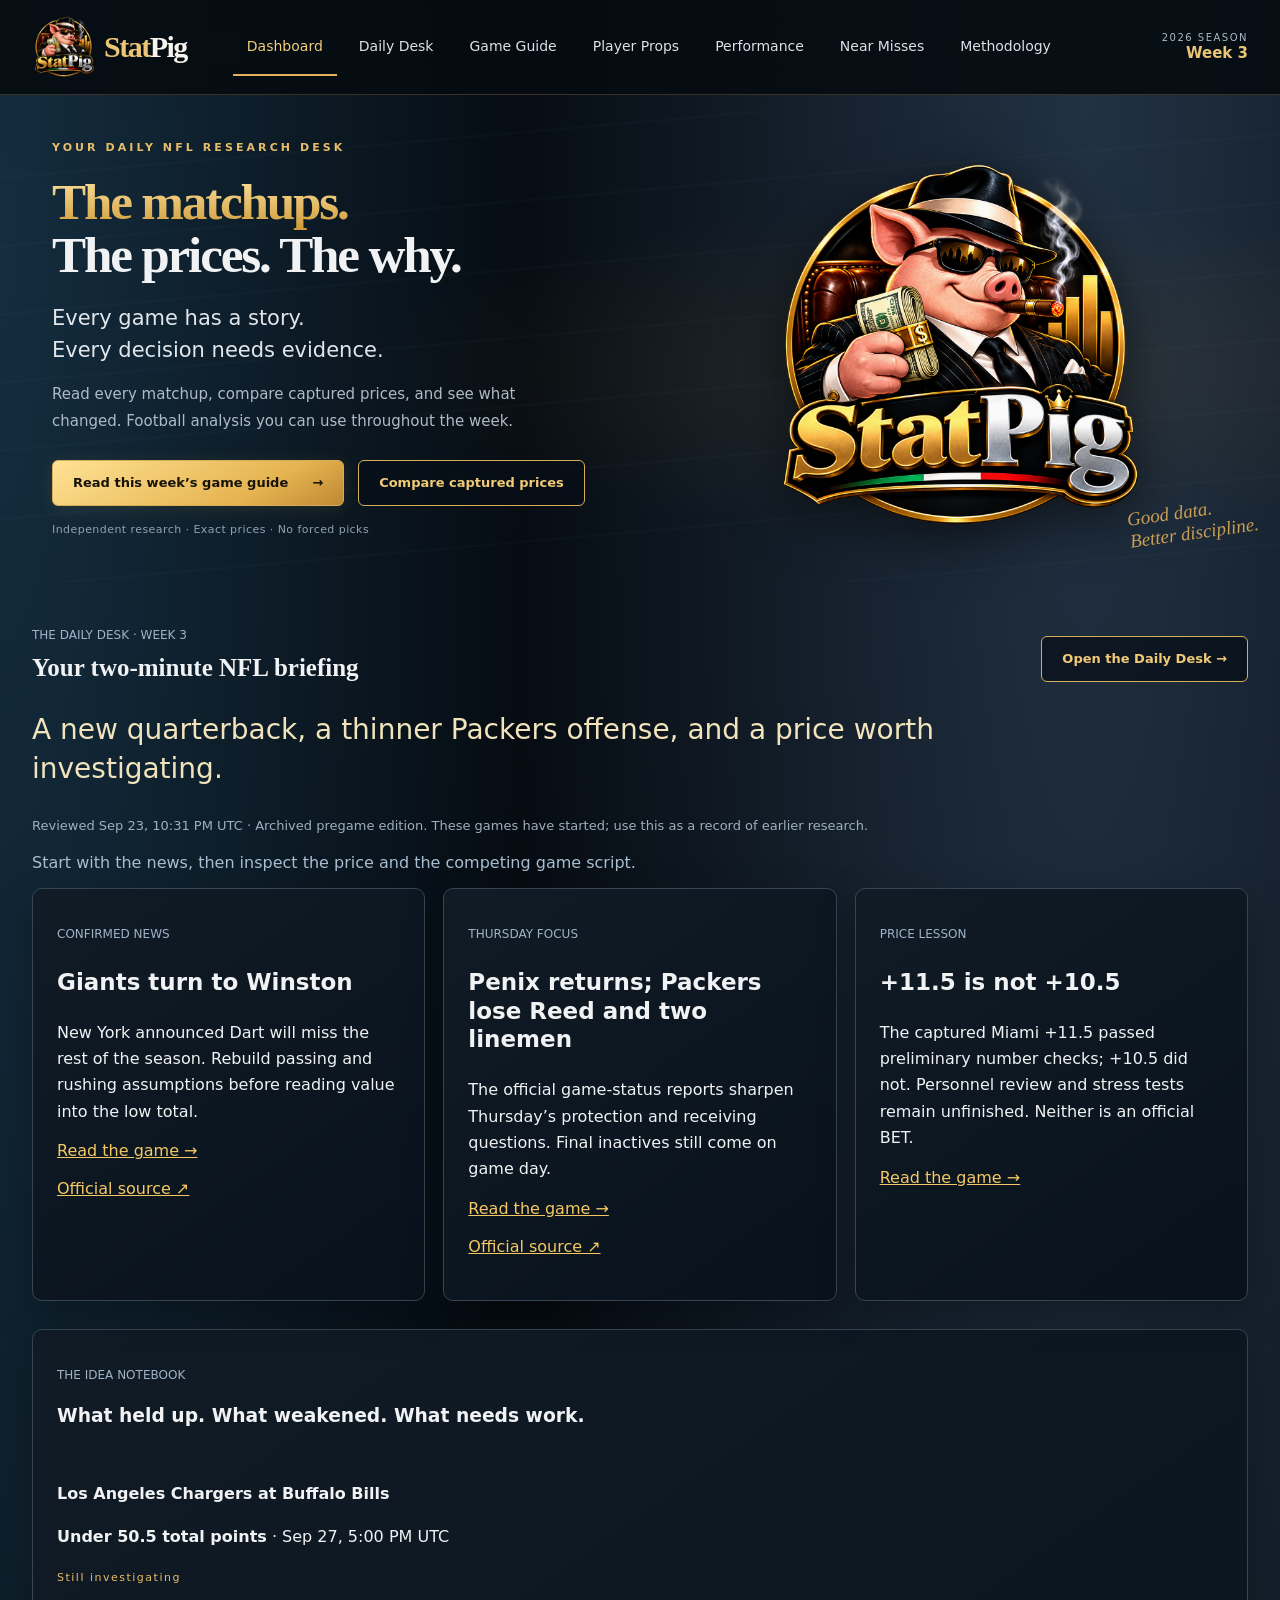
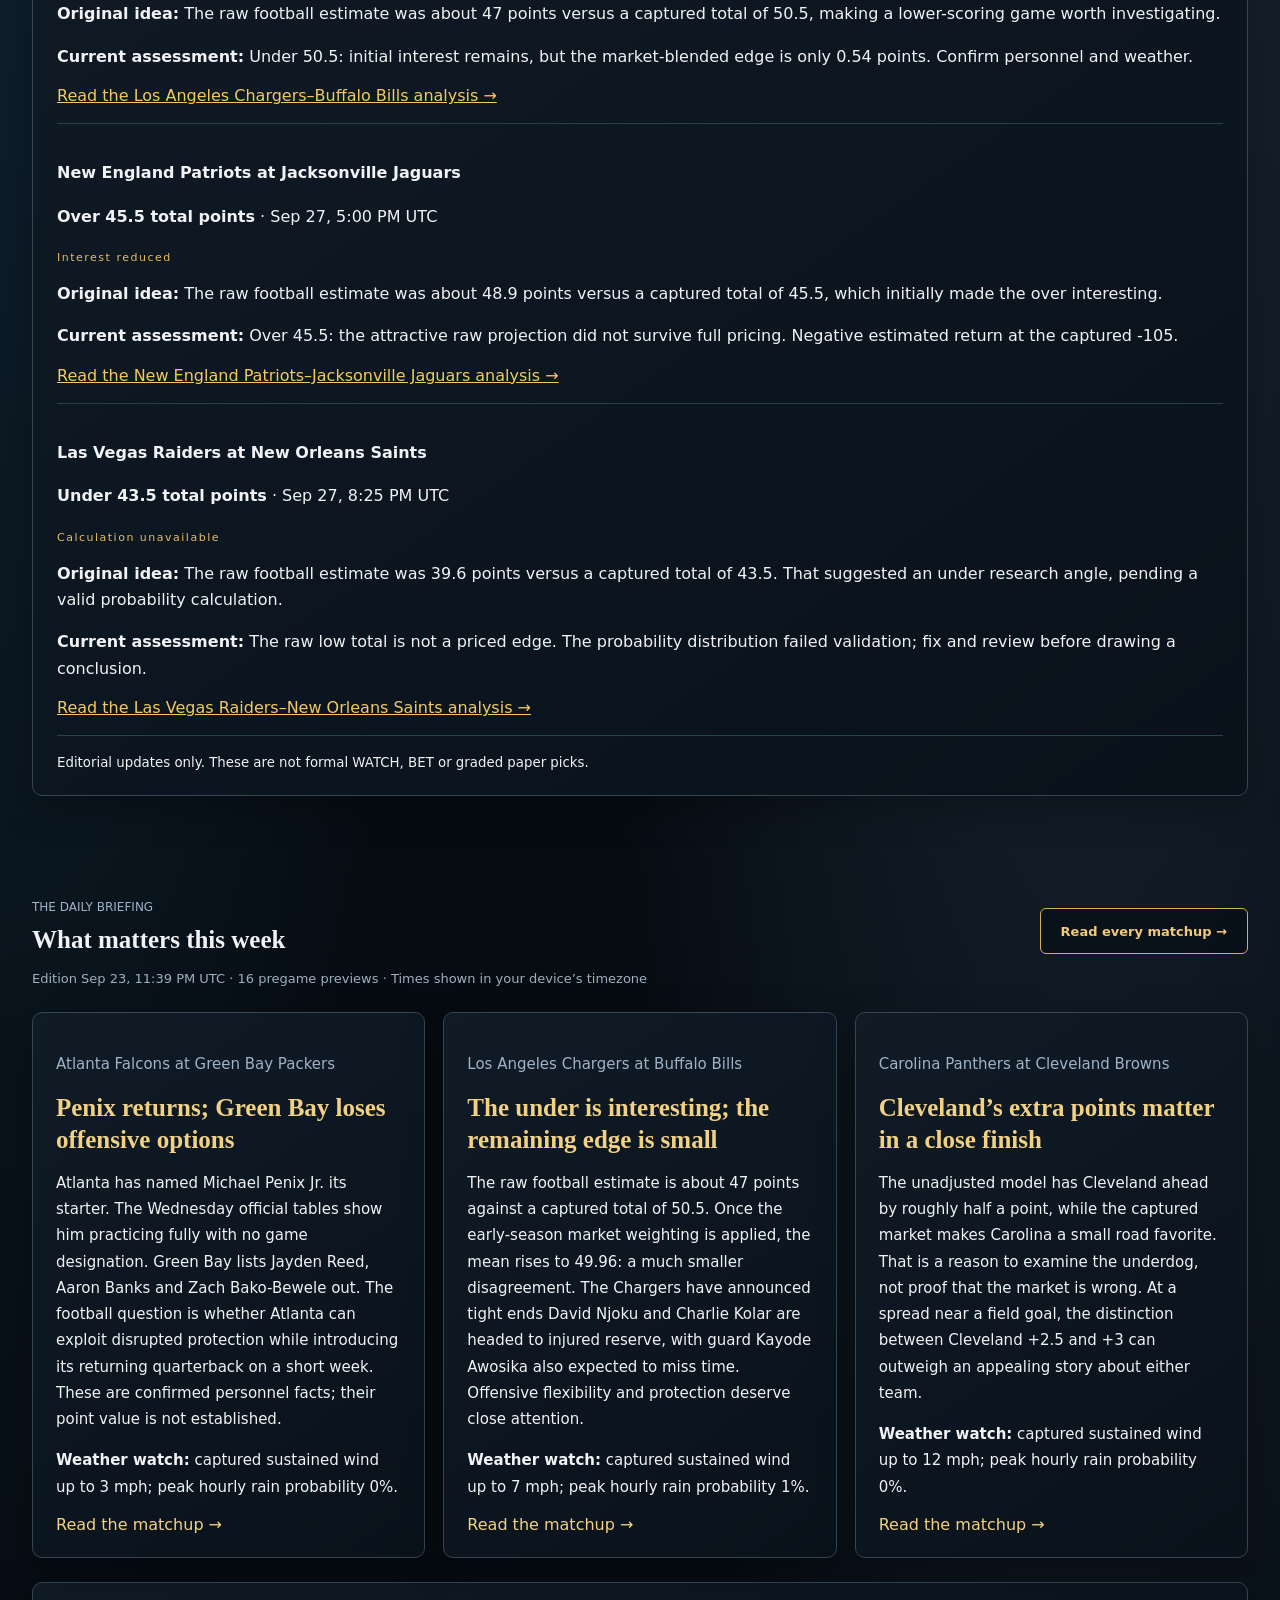
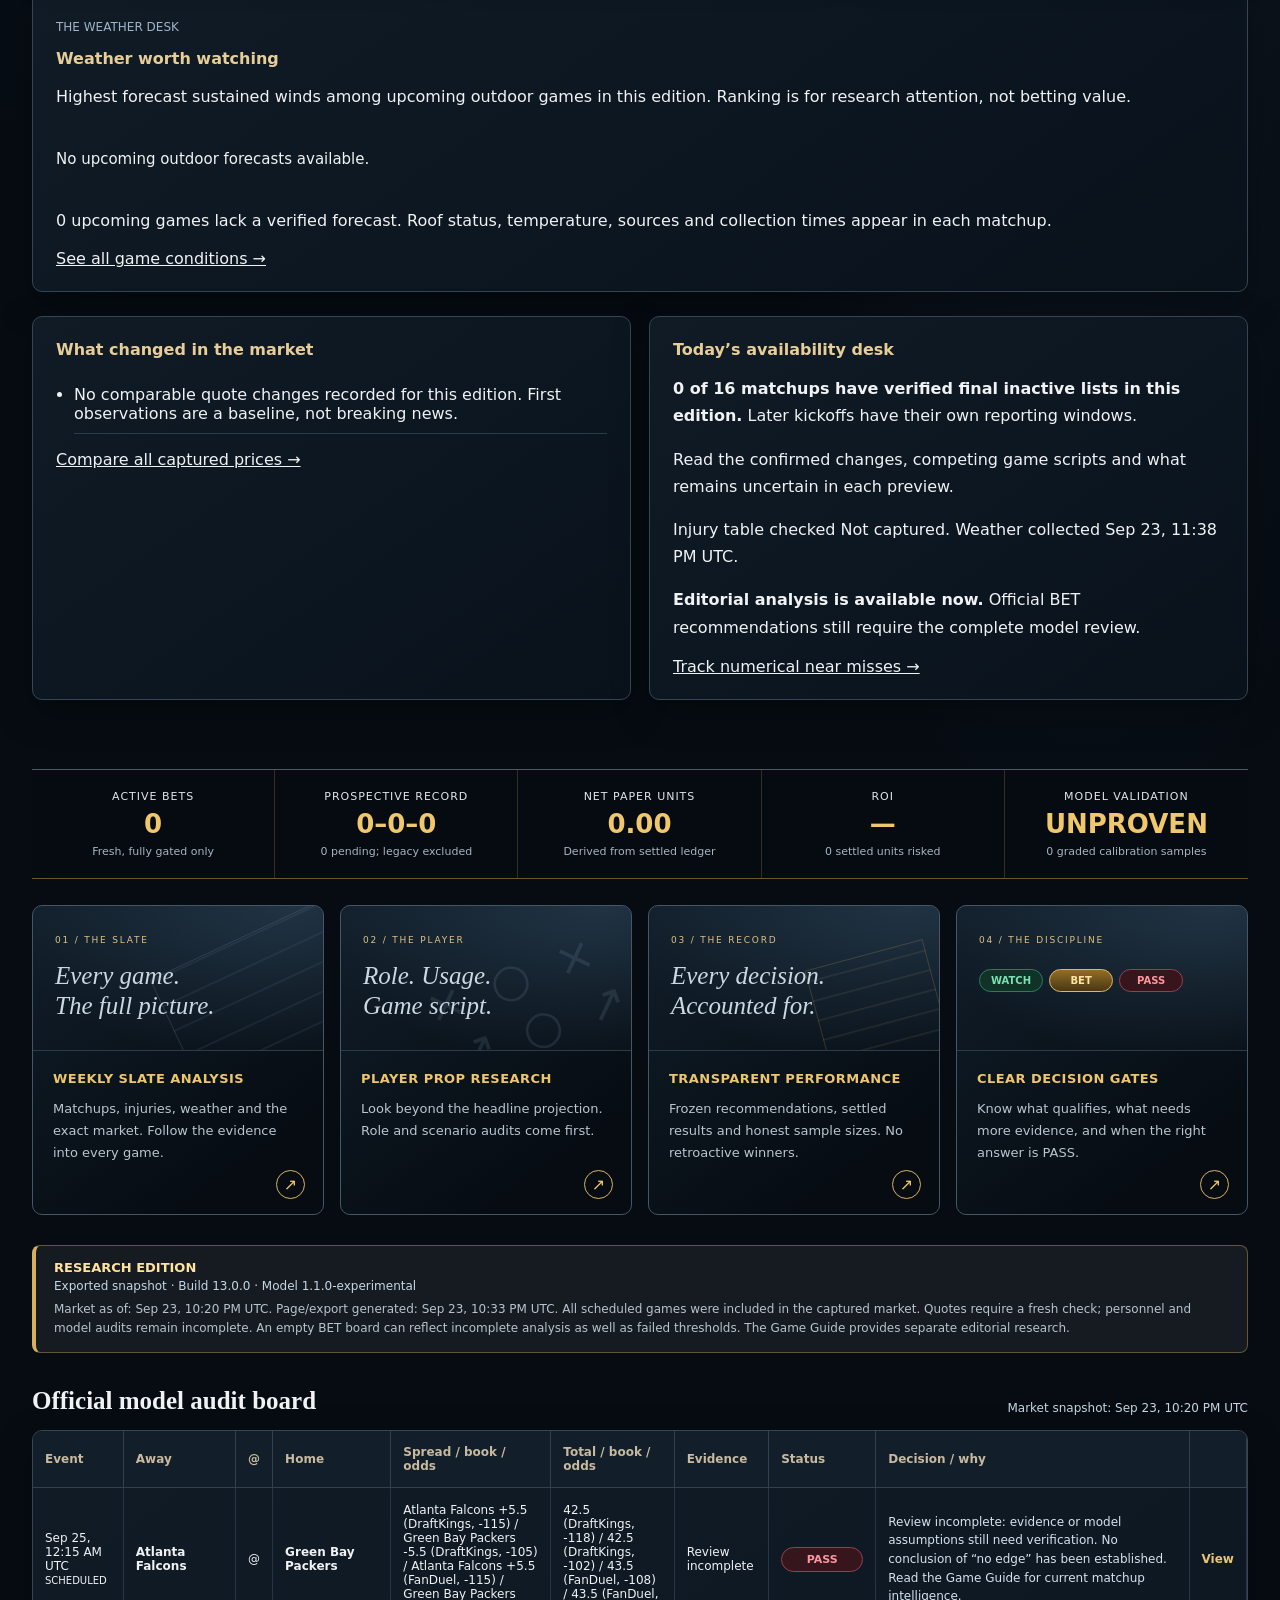
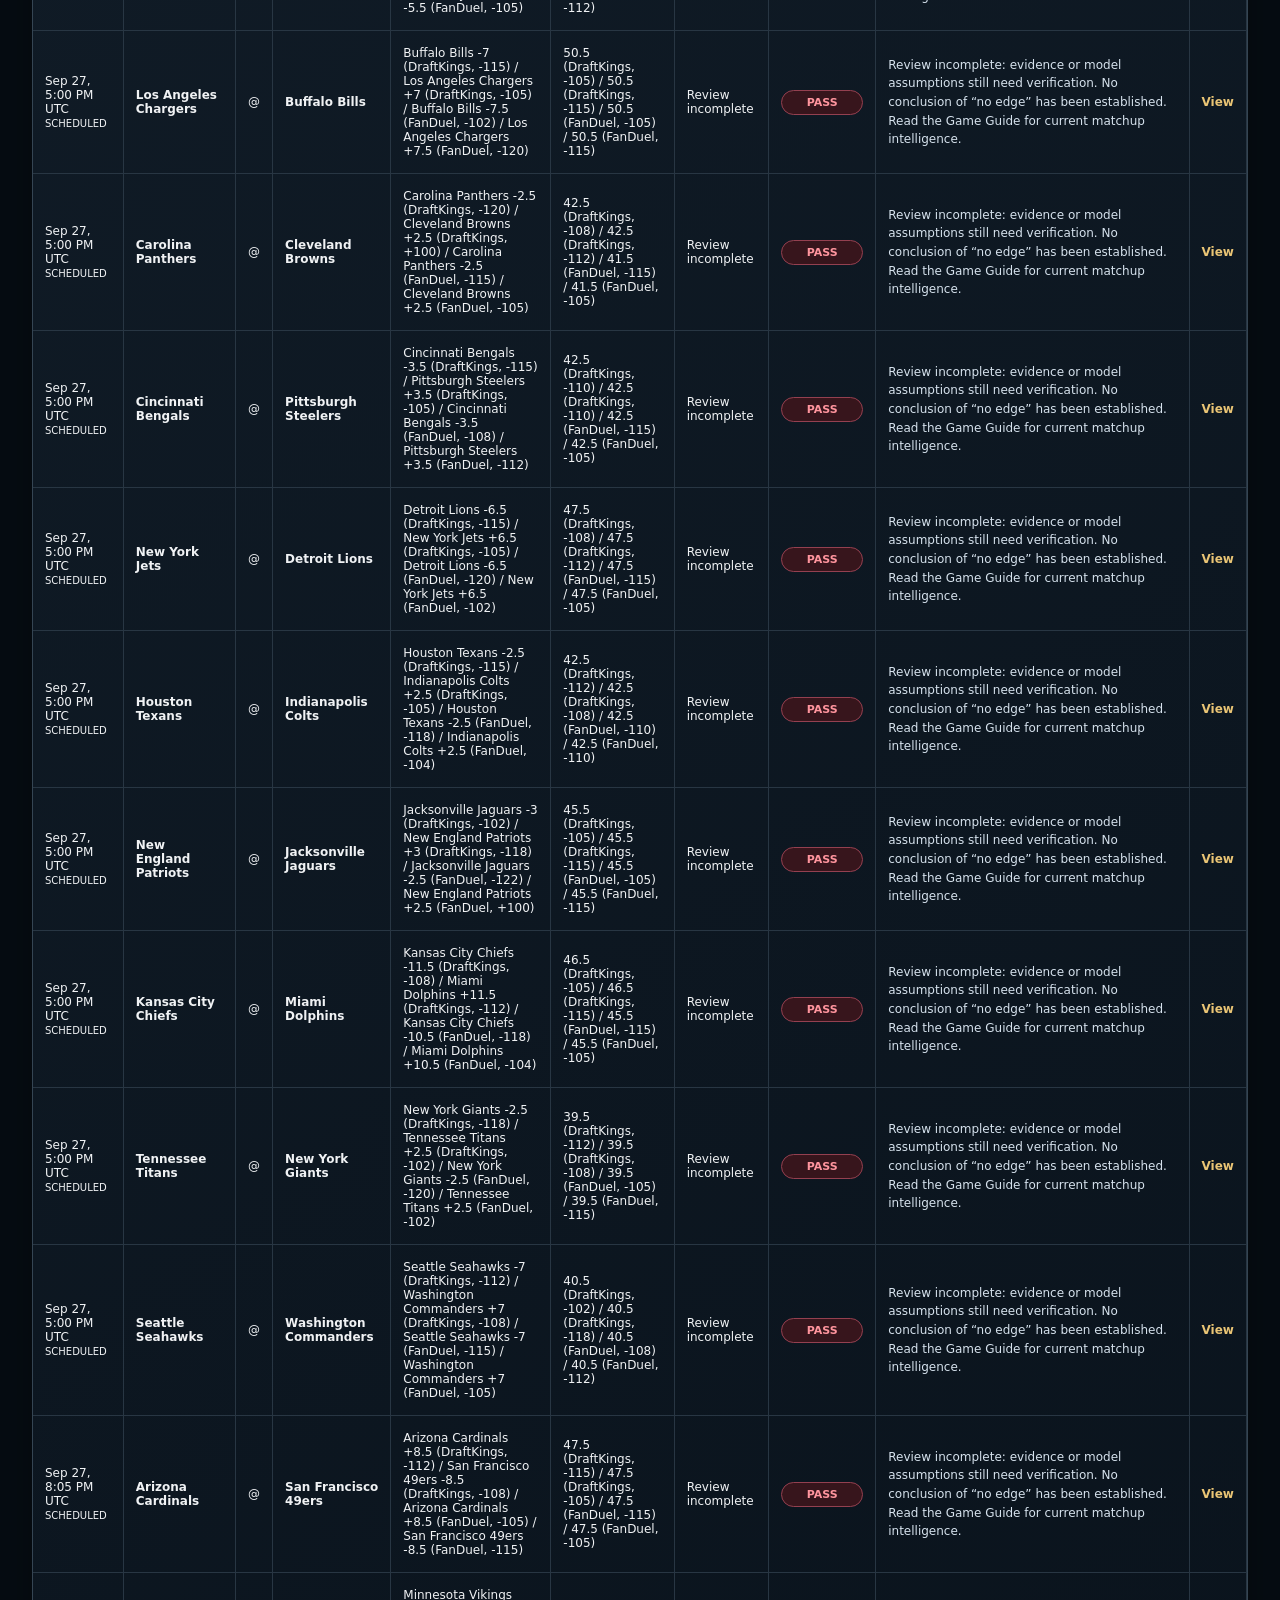
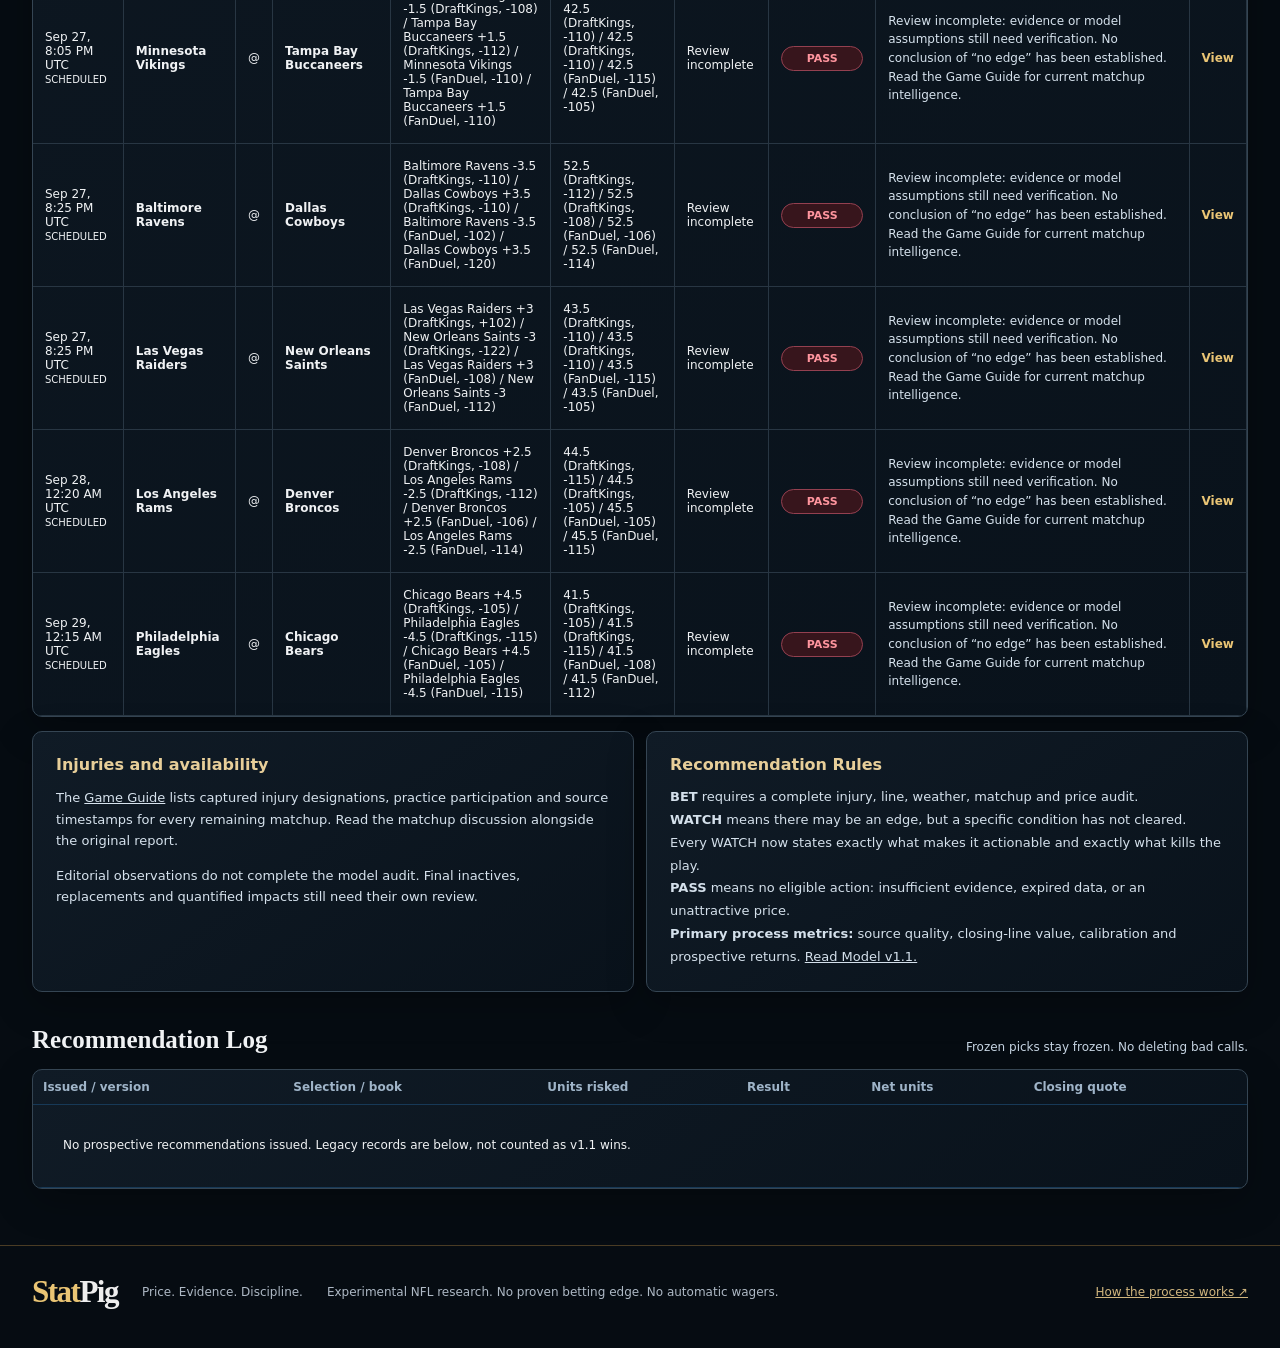
==== index.html @ 7095e395 "Clarify notebook ideas and add Buffalo weather Identify notebook matchups, totals and kickoffs; sepa" ====
<!doctype html><html lang="en"><head><meta charset="utf-8"><meta name="viewport" content="width=device-width,initial-scale=1"><title>StatPig · NFL Research</title><link rel="stylesheet" href="styles.css?v=17-week3-desk"><meta name="theme-color" content="#060c12"><meta name="description" content="StatPig NFL research: source-backed analysis, disciplined price gates, and transparent prospective performance."><link rel="stylesheet" href="weather.css?v=18-weather"></head><body>
<a class="skip-link" href="#main-content">Skip to content</a><header class="topbar"><div class="site-header"><a class="wordmark" href="index.html" aria-label="StatPig home"><img src="statpig-mascot.png" alt="" width="66" height="66"><span>Stat<span>Pig</span></span></a><nav class="nav" aria-label="Main navigation"><a href="index.html" class="active" aria-current="page">Dashboard</a><a href="daily.html">Daily Desk</a><a href="guide.html">Game Guide</a><a href="props.html">Player Props</a><a href="results.html">Performance</a><a href="research.html">Near Misses</a><a href="methodology.html">Methodology</a></nav><div class="weekbox"><span>NFL Research</span><strong>Evidence first</strong></div></div></header>
<main id="main-content" class="shell"><section class="landing-hero" aria-labelledby="hero-title"><div class="hero-copy"><p class="eyebrow">YOUR DAILY NFL RESEARCH DESK</p><h1 id="hero-title"><span>The matchups.</span><br>The prices. The why.</h1><p class="hero-description">Every game has a story.<br>Every decision needs evidence.</p><p class="hero-summary">Read every matchup, compare captured prices, and see what changed. Football analysis you can use throughout the week.</p><div class="hero-actions"><a class="button-gold" href="guide.html">Read this week’s game guide <span aria-hidden="true">→</span></a><a class="button-outline" href="guide.html#price-desk">Compare captured prices</a></div><p class="hero-footnote">Independent research · Exact prices · No forced picks</p></div><div class="hero-art"><img src="statpig-mascot.png" width="1280" height="1280" alt="StatPig mascot in a black suit and fedora, framed in gold" fetchpriority="high"><span class="art-caption">Good data.<br>Better discipline.</span></div></section><section id="daily-desk" aria-label="Daily news and research"></section><section id="daily-guide" aria-label="Daily NFL briefing"></section><section class="kpis" id="kpis" aria-label="Verified ledger metrics"></section><section class="feature-grid" aria-label="Explore StatPig"><a class="feature-card" href="guide.html"><div class="feature-art field-art" aria-hidden="true"><span>01 / THE SLATE</span><b>Every game.<br>The full picture.</b></div><div class="feature-copy"><h2>Weekly slate analysis</h2><p>Matchups, injuries, weather and the exact market. Follow the evidence into every game.</p><span class="feature-arrow" aria-hidden="true">↗</span></div></a><a class="feature-card" href="props.html"><div class="feature-art play-art" aria-hidden="true"><span>02 / THE PLAYER</span><b>Role. Usage.<br>Game script.</b></div><div class="feature-copy"><h2>Player prop research</h2><p>Look beyond the headline projection. Role and scenario audits come first.</p><span class="feature-arrow" aria-hidden="true">↗</span></div></a><a class="feature-card" href="results.html"><div class="feature-art record-art" aria-hidden="true"><span>03 / THE RECORD</span><b>Every decision.<br>Accounted for.</b></div><div class="feature-copy"><h2>Transparent performance</h2><p>Frozen recommendations, settled results and honest sample sizes. No retroactive winners.</p><span class="feature-arrow" aria-hidden="true">↗</span></div></a><a class="feature-card" href="methodology.html"><div class="feature-art signal-art" aria-hidden="true"><span>04 / THE DISCIPLINE</span><div><i class="status WATCH">WATCH</i><i class="status BET">BET</i><i class="status PASS">PASS</i></div></div><div class="feature-copy"><h2>Clear decision gates</h2><p>Know what qualifies, what needs more evidence, and when the right answer is PASS.</p><span class="feature-arrow" aria-hidden="true">↗</span></div></a></section><section id="card"><div class="section-head"><h2>Official model audit board</h2><div class="updated" id="updated"></div></div><div class="panel table-wrap"><table class="card-table" id="cardTable"></table></div></section>
<section class="info-grid"><article class="panel mini" id="injuries"><h3>Injuries and availability</h3><div id="injuryList"></div></article><article class="panel mini" id="process"><h3>Recommendation Rules</h3><div style="font-size:13px;line-height:1.75;color:#d4e0eb"><b>BET</b> requires a complete injury, line, weather, matchup and price audit.<br><b>WATCH</b> means there may be an edge, but a specific condition has not cleared. Every WATCH now states exactly what makes it actionable and exactly what kills the play.<br><b>PASS</b> means no eligible action: insufficient evidence, expired data, or an unattractive price.<br><b>Primary process metrics:</b> source quality, closing-line value, calibration and prospective returns. <a href="methodology.html">Read Model v1.1.</a></div></article></section>
<section id="results"><div class="section-head"><h2>Recommendation Log</h2><div class="updated">Frozen picks stay frozen. No deleting bad calls.</div></div><div class="panel table-wrap"><table class="log-table" id="logTable"></table></div></section></main><footer class="footer" id="about"><a class="footer-brand" href="index.html">Stat<span>Pig</span></a><p>Price. Evidence. Discipline.</p><p class="fineprint">Experimental NFL research. No proven betting edge. No automatic wagers.</p><a href="methodology.html">How the process works ↗</a></footer><script src="config.js?v=13"></script><script src="data.js?v=17-week3-desk"></script><script src="shared.js?v=17-week3-desk"></script><script src="app.js?v=17-week3-desk"></script><script src="guide-data.js?v=19-notebook"></script><script src="weather.js?v=19-notebook"></script><script src="guide.js?v=18-weather"></script><script src="daily-data.js?v=19-notebook"></script><script src="daily.js?v=19-notebook"></script></body></html>
---- styles.css ----
:root{
  --bg:#06111f;--bg2:#07182b;--panel:#0b1f36;--panel2:#102846;--line:#1d4163;--line2:#28567f;
  --ink:#f5f7fb;--muted:#9eb1c5;--cyan:#35d4ff;--blue:#2f84ff;--purple:#744dff;--green:#25d98a;
  --red:#ff5b65;--watch:#9aa9bc;--gold:#ffc84d;--shadow:0 14px 38px rgba(0,0,0,.28)
}
*{box-sizing:border-box}html{scroll-behavior:smooth}body{margin:0;background:radial-gradient(circle at 15% 0,#0b2d4b 0,transparent 30%),linear-gradient(180deg,#06111f,#071625 45%,#050d18);color:var(--ink);font-family:Inter,ui-sans-serif,system-ui,-apple-system,BlinkMacSystemFont,"Segoe UI",sans-serif;min-height:100vh}a{color:inherit}.topbar{position:sticky;top:0;z-index:20;background:rgba(5,14,25,.94);backdrop-filter:blur(18px);border-bottom:1px solid #163a5c}.brandrow{display:flex;align-items:center;justify-content:space-between;gap:22px;padding:18px 3vw 14px}.brand{display:flex;align-items:center;gap:14px}.ball{width:44px;height:44px;border:2px solid #dce9f6;border-radius:50%;display:grid;place-items:center;transform:rotate(-20deg);font-size:25px}.brand h1{font-size:23px;margin:0}.tag{color:#9fc0dd;margin:2px 0 0;font-size:13px}.quote{font-style:italic;color:#d3deea;font-size:13px;text-align:center;line-height:1.2}.weekbox{text-align:right}.weekbox span{display:block;color:#c8d5e3;font-size:12px}.weekbox strong{font-size:24px;color:var(--cyan)}.nav{display:flex;gap:4px;padding:0 3vw 8px;overflow-x:auto}.nav a{padding:11px 18px;border-radius:7px;text-decoration:none;color:#d9e6f1;font-size:13px;white-space:nowrap;border:1px solid transparent}.nav a.active,.nav a:hover{background:linear-gradient(180deg,#2f8cff,#1f6fe5);border-color:#58a8ff}.shell{padding:12px 2.6vw 42px;max-width:1800px;margin:auto}.kpis{display:grid;grid-template-columns:repeat(5,minmax(150px,1fr));gap:10px;margin:0 0 14px}.kpi{background:linear-gradient(180deg,#0b2037,#091a2e);border:1px solid var(--line);border-radius:8px;padding:14px 16px;text-align:center;box-shadow:var(--shadow)}.kpi .label{color:#b7c9d9;font-size:12px}.kpi strong{display:block;font-size:24px;margin-top:4px}.positive{color:var(--green)}.key{grid-column:span 2;display:flex;align-items:center;justify-content:space-around;gap:12px}.legend{display:flex;align-items:center;gap:8px;font-size:12px}.dot{width:20px;height:20px;border-radius:50%}.dot.bet{background:var(--green)}.dot.watch{background:var(--watch)}.dot.pass{background:var(--red)}.section-head{display:flex;align-items:flex-end;justify-content:space-between;gap:18px;margin:14px 0 8px}.section-head h2{font-size:20px;margin:0}.updated{font-size:12px;color:#c6d4e2}.panel{background:linear-gradient(180deg,rgba(13,34,57,.97),rgba(7,24,42,.97));border:1px solid var(--line2);border-radius:8px;box-shadow:var(--shadow)}.table-wrap{overflow:auto}.card-table{width:100%;border-collapse:collapse;min-width:1120px;font-size:12px}.card-table th{background:#0a1c31;color:#b9cad9;text-align:left;padding:9px 10px;border-right:1px solid #173654;border-bottom:1px solid #214a70;font-weight:600}.card-table td{padding:8px 10px;border-right:1px solid #15334f;border-bottom:1px solid #163957;vertical-align:middle}.card-table tr:hover{background:rgba(47,132,255,.10)}.teamcell{font-weight:700}.team-badge{display:inline-grid;place-items:center;width:28px;height:28px;border-radius:50%;background:#132d49;border:1px solid #2f668f;margin-right:8px;font-size:10px}.rating{font-weight:800;color:#67e8f9}.conf{color:var(--gold)}.status{display:inline-flex;align-items:center;justify-content:center;min-width:82px;padding:5px 11px;border-radius:999px;font-weight:900;font-size:11px;border:1px solid rgba(255,255,255,.25)}.status.BET{background:linear-gradient(180deg,#2af0a0,#10b96c);color:#042115}.status.WATCH{background:linear-gradient(180deg,#cbd5e1,#8798ac);color:#0a1725}.status.PASS{background:linear-gradient(180deg,#ff6c75,#db3946);color:#fff}.view{color:#6ccaff;font-weight:800;text-decoration:underline;cursor:pointer}.why{color:#d6e2ed;line-height:1.25}.info-grid{display:grid;grid-template-columns:1fr 1fr;gap:12px;margin-top:14px}.mini{padding:16px}.mini h3{margin:0 0 12px;font-size:16px}.injury{padding:10px 0;border-bottom:1px solid #163957}.injury:last-child{border-bottom:0}.injury strong{display:block}.injury span{font-size:12px;color:var(--muted)}.sev-high{color:#ff7b83}.sev-medium{color:#ffc95c}.log-table{width:100%;border-collapse:collapse;font-size:12px}.log-table th,.log-table td{padding:10px;border-bottom:1px solid #173957;text-align:left}.log-table th{color:#9fb4c8}.footer{padding:24px 3vw 40px;color:#6f8aa4;font-size:12px;text-align:center}

/* game page */
.game-hero{background:linear-gradient(90deg,#47259d,#5d2fc1,#30208c);border-top:1px solid #875eff;border-bottom:1px solid #875eff;padding:11px 3vw;display:flex;align-items:center;justify-content:space-between}.game-hero h2{margin:0;font-size:21px}.back{font-size:12px;text-decoration:none;color:#e8ddff}.matchup{display:grid;grid-template-columns:1.2fr .9fr .9fr;gap:12px;padding:14px}.teams{display:flex;justify-content:space-around;align-items:center;background:#091a2f;border:1px solid #173e60;border-radius:8px;padding:18px}.team{text-align:center}.team .big{width:74px;height:74px;border-radius:50%;display:grid;place-items:center;margin:0 auto 8px;background:#102947;border:2px solid #3e769f;font-weight:900;font-size:22px}.at{font-size:28px;color:#8aa0b6}.recbox,.confbox{background:#102845;border:1px solid #285174;border-radius:8px;padding:16px;text-align:center}.recbox .status{font-size:18px;min-width:130px}.recbox small,.confbox small{color:#b7c6d7}.tabs{display:flex;gap:3px;padding:0 14px 12px;overflow:auto}.tabs button{background:#0f2945;color:#dbe7f1;border:1px solid #1c4467;border-radius:6px;padding:10px 15px;cursor:pointer;white-space:nowrap}.tabs button.active{background:#2d84ff}.detail{display:grid;grid-template-columns:1.1fr 1.1fr 1fr;gap:12px;padding:0 14px 14px}.detail-card{background:#071a2f;border:1px solid #204b6d;border-radius:8px;padding:15px}.detail-card h3{margin:0 0 12px;font-size:15px}.reason{display:grid;grid-template-columns:30px 1fr;gap:9px;margin:10px 0}.num{width:26px;height:26px;border-radius:50%;display:grid;place-items:center;background:#6b49d5;font-weight:800}.reason p{margin:0;color:#d7e3ee;font-size:12px;line-height:1.45}.meterrow{margin:12px 0}.meterrow .label{font-size:12px;margin-bottom:5px}.meter{display:flex;gap:4px}.bar{height:9px;width:18px;border-radius:2px;background:#24425c}.bar.on{background:#7f52ff}.bar.hot{background:#ff6a49}.factgrid{display:grid;grid-template-columns:repeat(3,1fr);gap:8px}.fact{background:#0d2947;border-radius:6px;padding:9px}.fact span{display:block;color:#9db1c6;font-size:10px}.fact strong{font-size:12px}.bottomline{display:grid;grid-template-columns:2fr 1.5fr 1fr;gap:12px;padding:0 14px 14px}.quote-card{font-style:italic;color:#d5d9ee}.hidden{display:none!important}@media(max-width:1100px){.kpis{grid-template-columns:repeat(2,1fr)}.key{grid-column:span 2}.detail,.bottomline,.matchup,.info-grid{grid-template-columns:1fr}.quote{display:none}}@media(max-width:700px){.brandrow{padding:12px 4vw}.brand h1{font-size:18px}.tag{display:none}.weekbox strong{font-size:19px}.nav{padding-left:4vw}.shell{padding:10px 3vw 28px}.kpis{grid-template-columns:1fr 1fr}.kpi{padding:11px}.key{grid-column:1/-1;flex-wrap:wrap}.section-head{align-items:flex-start;flex-direction:column}.game-hero{align-items:flex-start;gap:8px;flex-direction:column}.teams{padding:12px}.team .big{width:58px;height:58px}.tabs{padding:0 8px 10px}.detail,.bottomline,.matchup{padding-left:8px;padding-right:8px}}

/* props */
.negative{color:var(--red)}.props-table{min-width:1500px}.props-kpis{grid-template-columns:repeat(5,minmax(150px,1fr))}.audit-list{display:grid;grid-template-columns:1fr 1fr;gap:8px 14px;font-size:12px;color:#d6e2ed}.audit-list span{padding:8px 10px;background:#0a2037;border:1px solid #183d5d;border-radius:6px}.bodycopy{font-size:12px;line-height:1.65;color:#d6e2ed}.prop-hero{display:grid;grid-template-columns:1.5fr .65fr .75fr .55fr .75fr .8fr;gap:10px;padding:14px}.player-card{display:flex;align-items:center;gap:14px;background:#091a2f;border:1px solid #173e60;border-radius:8px;padding:14px}.avatar{width:68px;height:68px;border-radius:50%;display:grid;place-items:center;background:#112d4c;border:2px solid #3c789f;font-size:20px;font-weight:900}.player-card h2{margin:2px 0;font-size:23px}.eyebrow,.muted{color:#9fb3c7;font-size:12px}.prop-stat{background:#0d2947;border:1px solid #244d70;border-radius:8px;padding:14px;text-align:center}.prop-stat span,.prop-stat small{display:block;color:#9db1c6;font-size:10px}.prop-stat strong{display:block;font-size:22px;margin:7px 0}.checkline{padding:8px 0;border-bottom:1px solid #173957;font-size:12px;color:#d7e4ef}.checkline:last-child{border-bottom:0}.audit-row{display:grid;grid-template-columns:25px 1fr;gap:8px;padding:10px 0;border-bottom:1px solid #173957;font-size:12px;line-height:1.5}.audit-row b{color:var(--green)}.audit-row.risk b{color:var(--gold)}
@media(max-width:1100px){.prop-hero{grid-template-columns:1fr 1fr}.player-card{grid-column:1/-1}.props-kpis{grid-template-columns:repeat(2,1fr)}}@media(max-width:700px){.prop-hero{grid-template-columns:1fr}.player-card{grid-column:auto}.audit-list{grid-template-columns:1fr}}

.side-badge{display:inline-flex;align-items:center;justify-content:center;min-width:72px;padding:5px 11px;border-radius:999px;font-weight:950;letter-spacing:.05em;font-size:11px;border:1px solid rgba(255,255,255,.24)}.side-badge.over{background:linear-gradient(180deg,#2af0a0,#10b96c);color:#042115}.side-badge.under{background:linear-gradient(180deg,#66b7ff,#2f7eea);color:#041a31}.side-badge.large{font-size:16px;min-width:96px;padding:8px 15px}
/* v12 — explicit WATCH gates + scroll-first game detail */
.watch-mini{margin-top:8px;padding:8px 10px;border-left:3px solid var(--watch);background:rgba(154,169,188,.08);border-radius:4px;font-size:11px;line-height:1.45;color:#c7d4e0}.watch-mini b{color:#fff}.watch-mini.secondary{border-left-color:#7f52ff;background:rgba(127,82,255,.08)}
.game-scroll{max-width:1500px}.scroll-section{margin:14px 0}.section-label{font-size:11px;text-transform:uppercase;letter-spacing:.12em;color:#7fa3c4;font-weight:800;margin:0 0 7px 4px}.two-col{grid-template-columns:1.15fr .85fr;padding:0}.decision-grid{display:grid;grid-template-columns:1fr 1fr;gap:12px}.decision-card{border-radius:8px;padding:16px;border:1px solid}.decision-card h3{margin:0 0 9px;font-size:15px}.decision-card p{margin:0;font-size:13px;line-height:1.6}.decision-card.action{background:linear-gradient(180deg,rgba(18,87,69,.28),rgba(6,35,30,.45));border-color:#1b8c68}.decision-card.action h3{color:#65f3b0}.decision-card.kill{background:linear-gradient(180deg,rgba(109,38,47,.25),rgba(44,14,22,.42));border-color:#97404b}.decision-card.kill h3{color:#ff8a92}.secondary-watch{margin-top:10px;background:#0b1f37;border:1px solid #6346ae;border-radius:8px;padding:14px}.secondary-watch>div{display:flex;align-items:center;gap:10px;margin-bottom:8px}.secondary-watch p{margin:5px 0;color:#d6e2ed;font-size:12px;line-height:1.5}.scroll-bottom{padding:0;grid-template-columns:1.6fr 1.4fr .8fr}.game-scroll .detail-card{box-shadow:0 8px 24px rgba(0,0,0,.16)}
@media(max-width:900px){.two-col,.decision-grid,.scroll-bottom{grid-template-columns:1fr}.watch-mini{min-width:260px}}
/* v13: preserve the original navy layout; make evidence states explicit. */
.integrity-banner{padding:15px 18px;border:1px solid #6b633e;border-left:4px solid var(--gold);border-radius:8px;background:#172537;margin:6px 0 16px}.integrity-banner strong{display:block;font-size:15px;color:#ffe2a0}.integrity-banner span{font-size:12px;color:#c6d6e5}.integrity-banner p{font-size:12px;line-height:1.6;margin:6px 0 0;color:#d3dfeb}.empty{padding:30px!important;text-align:center;line-height:1.8}.empty h3{margin:0 0 8px}.status.FINAL,.status.ARCHIVE{background:#20374b;color:#c7d7e5}.calculation{margin-bottom:16px;border-bottom:1px solid var(--line);padding-bottom:12px}.calculation h4{margin:5px 0}.section-space{margin-top:16px}.fineprint{font-size:12px;color:var(--muted);line-height:1.7}.chart-wrap{height:170px;display:flex;align-items:center;justify-content:center}.chart-wrap svg{width:100%;height:160px}.record-grid{display:grid;grid-template-columns:1fr 1fr;gap:15px}.correction{border-bottom:1px solid var(--line);padding:12px 0;line-height:1.6;font-size:13px}.props-table{min-width:900px}.card-table .why{min-width:300px;max-width:540px;line-height:1.55}.factgrid{grid-template-columns:2fr 1.4fr .7fr}.bodycopy{font-size:13px}button.download{background:#246cbe;color:#fff;border:1px solid #58a8ff;border-radius:6px;padding:9px 14px;cursor:pointer}@media(max-width:700px){.record-grid{grid-template-columns:1fr}.factgrid{grid-template-columns:1fr}.props-kpis{grid-template-columns:1fr 1fr}}

/* StatPig gold identity: presentation only; decisions remain ledger-derived. */
:root{--bg:#060c12;--bg2:#0a131d;--panel:#0d1720;--panel2:#152331;--line:#263440;--line2:#3a4853;--gold:#e9ba59;--cyan:#e9ba59;--blue:#e9ba59;--muted:#a7b3bf;--watch:#63d7a3;--shadow:0 12px 38px #0004}
body{background:radial-gradient(ellipse at 85% 0,#223244 0,transparent 36rem),radial-gradient(ellipse at 0 15rem,#142d3f 0,transparent 33rem),#060c12;color:#f0f2f4}html{scroll-padding-top:110px}a:focus-visible,button:focus-visible{outline:3px solid #ffe1a0;outline-offset:5px}.skip-link{position:fixed;left:15px;top:-80px;z-index:100;background:#f1c36b;color:#071019;padding:14px}.skip-link:focus{top:12px}.topbar{background:#060c12ed;border-bottom:1px solid #bd955547;position:sticky}.site-header{max-width:1440px;padding:8px 32px;min-height:94px;margin:auto;display:flex;align-items:center;gap:46px}.wordmark{display:flex;gap:8px;align-items:center;text-decoration:none;flex-shrink:0}.wordmark>span,.footer-brand{font:700 30px Georgia,serif;color:#eac574;letter-spacing:-1.5px}.wordmark span span,.footer-brand span{color:#f7f4ed}.wordmark img{width:64px;height:64px;object-fit:contain}.nav{padding:0;gap:8px;flex:1;overflow:visible}.nav a{border-radius:0;padding:20px 14px;font-size:14px;color:#dce1e7;border:0;border-bottom:2px solid transparent}.nav a.active,.nav a:hover{background:none;color:#f3cc79;border-color:#e4b257}.weekbox span{font-size:10px;letter-spacing:.15em;text-transform:uppercase;color:#adbbc6}.weekbox strong{font-size:15px;color:#eac574}.shell{max-width:1440px;padding:26px 32px 56px}.landing-hero{display:grid;grid-template-columns:1.1fr 1fr;align-items:center;min-height:535px;position:relative;isolation:isolate;margin:-10px 0 10px}.landing-hero:before{content:'';position:absolute;inset:0 -32px;background:radial-gradient(ellipse at 76% 55%,#b984211a,transparent 45%),repeating-linear-gradient(175deg,transparent 0 65px,#7894b007 66px 68px);z-index:-1;pointer-events:none}.hero-copy{padding:30px 0 35px 20px;z-index:1}.hero-copy .eyebrow{font-size:11px;font-weight:650;letter-spacing:.28em;color:#e9bc68;margin:0 0 22px}.hero-copy h1{font:700 clamp(36px,4.4vw,66px)/1.03 Georgia,'Times New Roman',serif;letter-spacing:-2.2px;margin:0 0 22px}.hero-copy h1>span{color:#edc979;background:linear-gradient(#ffe6a5,#cf9a36);background-clip:text;-webkit-background-clip:text;-webkit-text-fill-color:transparent}.hero-description{font-size:21px;line-height:1.5;color:#e1e6eb;margin:0 0 12px}.hero-summary{max-width:470px;font-size:15px;line-height:1.75;color:#aebac7}.hero-actions{display:flex;gap:14px;flex-wrap:wrap;margin:26px 0 17px}.button-gold,.button-outline{display:inline-flex;align-items:center;justify-content:center;gap:24px;padding:14px 20px;border:1px solid #d6ae58;border-radius:6px;text-decoration:none;font-size:13px;font-weight:700;min-height:46px}.button-gold{color:#17130b;background:linear-gradient(150deg,#ffe294,#e5b350 70%,#bf8833);box-shadow:0 3px 18px #d6ac4220}.button-outline{color:#f2ca76;background:#060d16b3}.button-gold:hover{filter:brightness(1.1)}.button-outline:hover{background:#caa05218}.hero-footnote{font-size:11px;letter-spacing:.04em;color:#92a1b0}.hero-art{position:relative;align-self:stretch;display:grid;place-items:center}.hero-art img{width:100%;height:auto;max-height:575px;object-fit:contain;filter:drop-shadow(0 12px 28px #0009)}.art-caption{position:absolute;right:-10px;bottom:38px;font:italic 19px/1.15 Georgia,serif;color:#ca9f54;transform:rotate(-8deg)}.kpis{gap:0;border-top:1px solid #ca9f5480;border-bottom:1px solid #ca9f5480;margin:15px 0 26px;background:#050b11b3}.kpi{background:none;border:0;border-right:1px solid #b68d4c44;border-radius:0;box-shadow:none;padding:20px 12px}.kpi:last-child{border-right:0}.kpi strong{color:#f0c76c;font-size:26px;margin:6px 0}.kpi .label{font-size:11px;color:#a7b4c0}.kpi .label:first-child{letter-spacing:.09em;text-transform:uppercase;color:#e1e5e9}.feature-grid{display:grid;grid-template-columns:repeat(4,minmax(0,1fr));gap:16px;margin:0 0 30px}.feature-card{display:block;position:relative;text-decoration:none;border:1px solid #455666;border-radius:10px;overflow:hidden;background:linear-gradient(145deg,#111e2a,#060c12 80%);transition:transform .18s,border-color .18s}.feature-card:hover{transform:translateY(-3px);border-color:#e0b45e}.feature-art{height:145px;padding:22px;position:relative;overflow:hidden;border-bottom:1px solid #2d3c49;background:radial-gradient(ellipse at 90% 0,#43658160,transparent 80%)}.feature-art>span{font-size:9px;letter-spacing:.2em;color:#dcc289;position:relative;z-index:1}.feature-art>b{display:block;font:italic 25px/1.2 Georgia,serif;color:#cbd7e1;margin-top:14px;position:relative;z-index:1}.field-art:after{content:'';position:absolute;width:200px;height:190px;right:-60px;bottom:-70px;border:1px solid #91a7bf30;transform:rotate(-25deg);background:repeating-linear-gradient(0deg,transparent 0 25px,#718aab25 26px 27px)}.play-art:after{content:'×  ○  ×\A  ↗  ○  ↗';white-space:pre;position:absolute;right:10px;bottom:-10px;font-size:46px;line-height:1.2;color:#8eabc326;transform:rotate(-20deg)}.record-art:after{content:'';position:absolute;width:120px;height:110px;right:0;bottom:-15px;transform:rotate(-15deg);border:1px solid #e2ba6330;background:repeating-linear-gradient(0deg,transparent 0 18px,#b3966225 19px 20px)}.signal-art>div{display:flex;gap:6px;align-items:flex-end;margin-top:22px;flex-wrap:wrap}.signal-art i{font-style:normal;min-width:64px;font-size:10px}.feature-copy{padding:20px 20px 50px}.feature-copy h2{font-size:13px;text-transform:uppercase;letter-spacing:.035em;color:#edc66b;margin:0 0 12px}.feature-copy p{font-size:13px;line-height:1.7;color:#b9c5cf;margin:0}.feature-arrow{position:absolute;bottom:15px;right:18px;border:1px solid #dab263;border-radius:50%;display:grid;place-items:center;width:29px;height:29px;color:#edc66b}.status.BET{background:linear-gradient(#926d28,#493714);color:#ffe4a0;border-color:#ddb766}.status.WATCH{background:#103227;color:#7be0b1;border-color:#258059}.status.PASS{background:#37151c;color:#ff959e;border-color:#944050}.section-head{margin-top:34px;margin-bottom:15px}.section-head h2{font:600 25px Georgia,serif}.panel{background:linear-gradient(145deg,#101b26,#09121b);border-color:#354553;border-radius:10px}.mini{padding:23px}.mini h3{color:#e7ce99}.card-table th{background:#121e29;color:#c8baa0;border-color:#34404b;padding:14px 12px}.card-table td{padding:15px 12px;border-color:#283643}.card-table tr:hover{background:#ddae5010}.view{color:#eac575;text-decoration:none}.integrity-banner{background:#161b21;border-color:#655637;border-left-color:#d6af60;padding:14px 18px}.integrity-banner strong{font-size:13px}.integrity-banner p{color:#b8c3cd}.game-hero{background:linear-gradient(90deg,#1e2c3b,#0d1822);border-color:#9f7d4155;padding:20px 3vw}.back{color:#e0bf7b}.recbox,.confbox,.detail-card,.teams,.player-card,.prop-stat{background:#101e2b;border-color:#3b4e5e}.num{background:#725726}.section-label{color:#c6a86f}.footer{border-top:1px solid #b98b4360;max-width:1440px;margin:auto;padding:28px 32px 38px;display:flex;align-items:center;gap:24px;text-align:left;flex-wrap:wrap}.footer-brand{font-size:31px;text-decoration:none}.footer>p{margin:0;color:#aeb9c5;font-size:12px}.footer>.fineprint{flex:1}.footer>a:last-child{color:#d1b67e;font-size:12px}.footer-brand span{color:#eee}.download{background:#604b25!important;border-color:#caa257!important}.brandrow{max-width:1440px;margin:auto}
@media(max-width:1150px){.site-header{gap:20px}.nav a{padding:18px 9px;font-size:13px}.wordmark>span{display:none}.hero-copy{padding-left:0}.hero-copy h1{font-size:49px}.hero-art img{max-height:490px}.art-caption{display:none}.feature-grid{gap:12px}.feature-copy{padding:17px 15px 50px}.feature-art{padding:18px}.kpis{grid-template-columns:repeat(5,minmax(0,1fr))}.kpi strong{font-size:22px}}
@media(max-width:800px){.site-header{padding:8px 20px;flex-wrap:wrap;gap:0;justify-content:space-between}.wordmark>span{display:block}.wordmark img{height:46px;width:46px}.wordmark>span{font-size:25px}.nav{flex-basis:100%;order:3;justify-content:space-between;gap:0}.nav a{padding:12px 5px;font-size:12px}.shell{padding:18px 20px 36px}.landing-hero{grid-template-columns:1.15fr 1fr;min-height:400px}.hero-copy h1{font-size:38px;letter-spacing:-1.5px}.hero-copy .eyebrow{font-size:9px;letter-spacing:.17em}.hero-description{font-size:17px}.hero-summary{font-size:13px}.hero-actions{gap:10px}.button-gold,.button-outline{padding:12px 14px;font-size:12px}.feature-grid{grid-template-columns:1fr 1fr}.kpis{grid-template-columns:repeat(3,minmax(0,1fr))}.kpi{border-bottom:1px solid #b68d4c30}.hero-art img{width:120%;max-width:none}.landing-hero:before{inset:0}.footer{padding:24px 20px}.footer>.fineprint{flex-basis:100%}}
@media(max-width:520px){.landing-hero{grid-template-columns:1fr;margin-top:0}.hero-copy{padding:26px 0 0}.hero-copy h1{font-size:43px;letter-spacing:-1.7px}.hero-copy .eyebrow{margin-bottom:16px}.hero-description{font-size:18px}.hero-summary{max-width:340px}.hero-art{height:300px}.hero-art img{width:310px;max-width:100%;max-height:310px}.hero-actions{margin:22px 0 16px}.hero-footnote{font-size:10px}.kpis{grid-template-columns:1fr 1fr;margin-top:5px}.kpi:last-child{grid-column:1/-1}.kpi{padding:15px 8px}.feature-grid{gap:10px}.feature-art{height:130px;padding:15px}.feature-art>b{font-size:21px}.feature-copy h2{font-size:11px;line-height:1.5}.feature-copy p{font-size:12px}.feature-copy{padding:16px 13px 52px}.signal-art>div{gap:4px;margin-top:12px}.signal-art .status{padding:4px 6px;min-width:55px}.section-head h2{font-size:23px}.section-head{gap:8px}.mini{padding:18px}.footer{gap:14px}.weekbox strong{font-size:13px}.weekbox span{font-size:9px}.integrity-banner p{font-size:11px}}
@media(prefers-reduced-motion:reduce){html{scroll-behavior:auto}.feature-card{transition:none}}
@media(max-width:800px){.site-header .nav{min-width:0;max-width:100%;overflow-x:auto;scrollbar-width:thin}.site-header .nav a{flex-shrink:0}}

/* Daily editorial desk */
.guide-intro{padding:38px 0 22px}.guide-intro h1{font-family:Georgia,serif;font-size:clamp(36px,5vw,64px);margin:12px 0;color:#f5cd70}.guide-intro>p:last-child{font-size:19px;color:#b9c8d4}.guide-time{color:#9db0bf;font-size:13px;line-height:1.6}.guide-notice{padding:16px;border-left:3px solid #d8ac4d;background:#101c27;line-height:1.7}.guide-highlights{display:grid;grid-template-columns:repeat(3,1fr);gap:18px;margin:22px 0}.guide-highlights>a{display:block;text-decoration:none;color:inherit}.guide-highlights h3{font-family:Georgia,serif;font-size:25px;line-height:1.25;color:#f3d183}.guide-highlights p{font-size:15px;line-height:1.75}.guide-highlights span{color:#f3d183}.guide-two{display:grid;grid-template-columns:1fr 1fr;gap:18px;margin:24px 0}.guide-two p{line-height:1.7}.guide-updates{padding-left:18px}.guide-updates li{padding:10px 0;border-bottom:1px solid #293c49}.guide-updates p{margin:5px 0;font-size:14px}.guide-updates small{color:#a8b9c6}.guide-game{padding:28px;margin:24px 0}.guide-game-top{display:flex;align-items:center;justify-content:space-between;gap:15px}.guide-tag{color:#e7bd63;font-size:11px;letter-spacing:1.5px}.guide-game h2{font-size:clamp(24px,3vw,34px);margin:12px 0}.guide-angle{font-family:Georgia,serif;color:#f3d183;font-size:25px;font-weight:400}.guide-prose{max-width:940px}.guide-prose h4{font-size:16px;color:#e7bd63;margin:26px 0 8px}.guide-prose p{font-size:16px;line-height:1.85;color:#d6e0e8;margin:0 0 18px}.guide-game details{border-top:1px solid #304450;padding:18px 0}.guide-game summary{cursor:pointer;color:#f3d183;font-weight:600}.guide-prices{width:100%;min-width:620px;border-collapse:collapse;margin-top:18px}.guide-prices th,.guide-prices td{text-align:left;padding:14px;border-bottom:1px solid #304450;vertical-align:top;font-size:14px}.guide-prices td div+div{margin-top:10px}.guide-prices small{color:#adc0cd;line-height:1.5}.guide-injuries{columns:2;padding-left:18px}.guide-injuries li{break-inside:avoid;margin:10px 0;line-height:1.6}.guide-sources{font-size:13px;line-height:1.9}.guide-checkpoint{background:#0b1822;padding:16px;margin:12px 0 20px;line-height:1.8;font-size:14px}.guide-checkpoint small{color:#9db0bf}#game-search{display:block;width:100%;max-width:420px;background:#09131d;border:1px solid #5b7485;border-radius:6px;color:white;padding:12px;margin-top:8px;font:inherit}#daily-guide{padding:30px 0}.guide-game[hidden]{display:none}@media(max-width:800px){.guide-highlights,.guide-two{grid-template-columns:1fr}.guide-game{padding:20px}.guide-injuries{columns:1}.guide-game-top{display:block}}
.landing-hero{min-height:390px}.hero-art img{max-height:390px}.hero-copy h1{font-size:clamp(36px,4vw,56px)}@media(max-width:520px){.landing-hero{min-height:0}.hero-art{display:none}.hero-copy{padding:16px 0 0}.hero-copy h1{font-size:36px}.hero-description,.hero-footnote{display:none}.hero-summary{line-height:1.6}.hero-actions{margin:16px 0}.guide-highlights h3{font-size:23px}.section-head{flex-wrap:wrap}}

.guide-availability{border-left:3px solid #e9b94f;background:rgba(233,185,79,.07);padding:16px 20px;margin:20px 0;border-radius:4px}.guide-availability.pending{border-color:#7f96a5;background:rgba(127,150,165,.07)}.guide-availability small{color:#bdc9d2}.guide-availability details{margin-top:14px}
/* Daily research desk */
#daily-desk,.daily-notebook,.daily-watchlist,.daily-value,.daily-rhythm{margin:28px 0}.daily-deck{font-size:clamp(20px,2.4vw,28px);max-width:940px;line-height:1.4;color:#f1e4bc}.daily-return{color:#a9bfd1}.daily-stories{display:grid;grid-template-columns:repeat(3,minmax(0,1fr));gap:18px}.daily-story,.daily-notebook,.daily-watchlist,.daily-value{padding:24px}.daily-story h3{font-size:23px;line-height:1.25}.daily-story p,.daily-notebook p,.daily-value p,.daily-watchlist p,.daily-rhythm p{line-height:1.65}.daily-story a,.notebook-row a,.saved-game{color:#f4c963}.notebook-row{padding:18px 0;border-bottom:1px solid #29404f}.notebook-row:last-of-type{margin-bottom:16px}.saved-game{display:flex;flex-direction:column;gap:6px;padding:16px;margin-bottom:10px;background:#091722;border:1px solid #385063;border-radius:10px;text-decoration:none}.saved-game span{color:#c3d0db;font-size:14px}.save-grid,.rhythm-grid{display:grid;grid-template-columns:repeat(2,minmax(0,1fr));gap:14px;margin:18px 0}.save-grid button{text-align:left;white-space:normal;line-height:1.5;cursor:pointer}.save-grid button[aria-pressed=true]{background:#263a30;border-color:#89b898}.guide-prop{padding:18px;border-left:3px solid #e9bd61;background:#0a1924;margin:20px 0}.guide-prop p{line-height:1.6}button:focus-visible,a:focus-visible,summary:focus-visible,input:focus-visible{outline:3px solid #f4cf77;outline-offset:4px}.topbar .nav{flex-wrap:wrap}@media(max-width:850px){.daily-stories{grid-template-columns:1fr}.save-grid,.rhythm-grid{grid-template-columns:1fr}.daily-story,.daily-notebook,.daily-watchlist,.daily-value{padding:18px}}
---- weather.css ----
.weather-panel{padding:1.25rem;margin:1.25rem 0;border:1px solid #42576a;border-radius:12px;background:#0b1a27}.weather-panel h4{margin-top:0}.weather-panel p,.weather-watch p{line-height:1.6}.weather-panel small,.weather-watch small{color:#bac9d5}.weather-metrics{display:grid;grid-template-columns:repeat(3,1fr);gap:1rem}.weather-metrics b{display:block;font-size:1.65rem;color:#ffd16b}.weather-metrics small{display:block;margin-top:.4rem}.weather-watch{margin:1.5rem 0}.weather-watch .guide-highlights>a{padding:1rem;border:1px solid #42576a;border-radius:8px}@media(max-width:650px){.weather-metrics{grid-template-columns:1fr}.weather-metrics>div{padding-bottom:.5rem}}
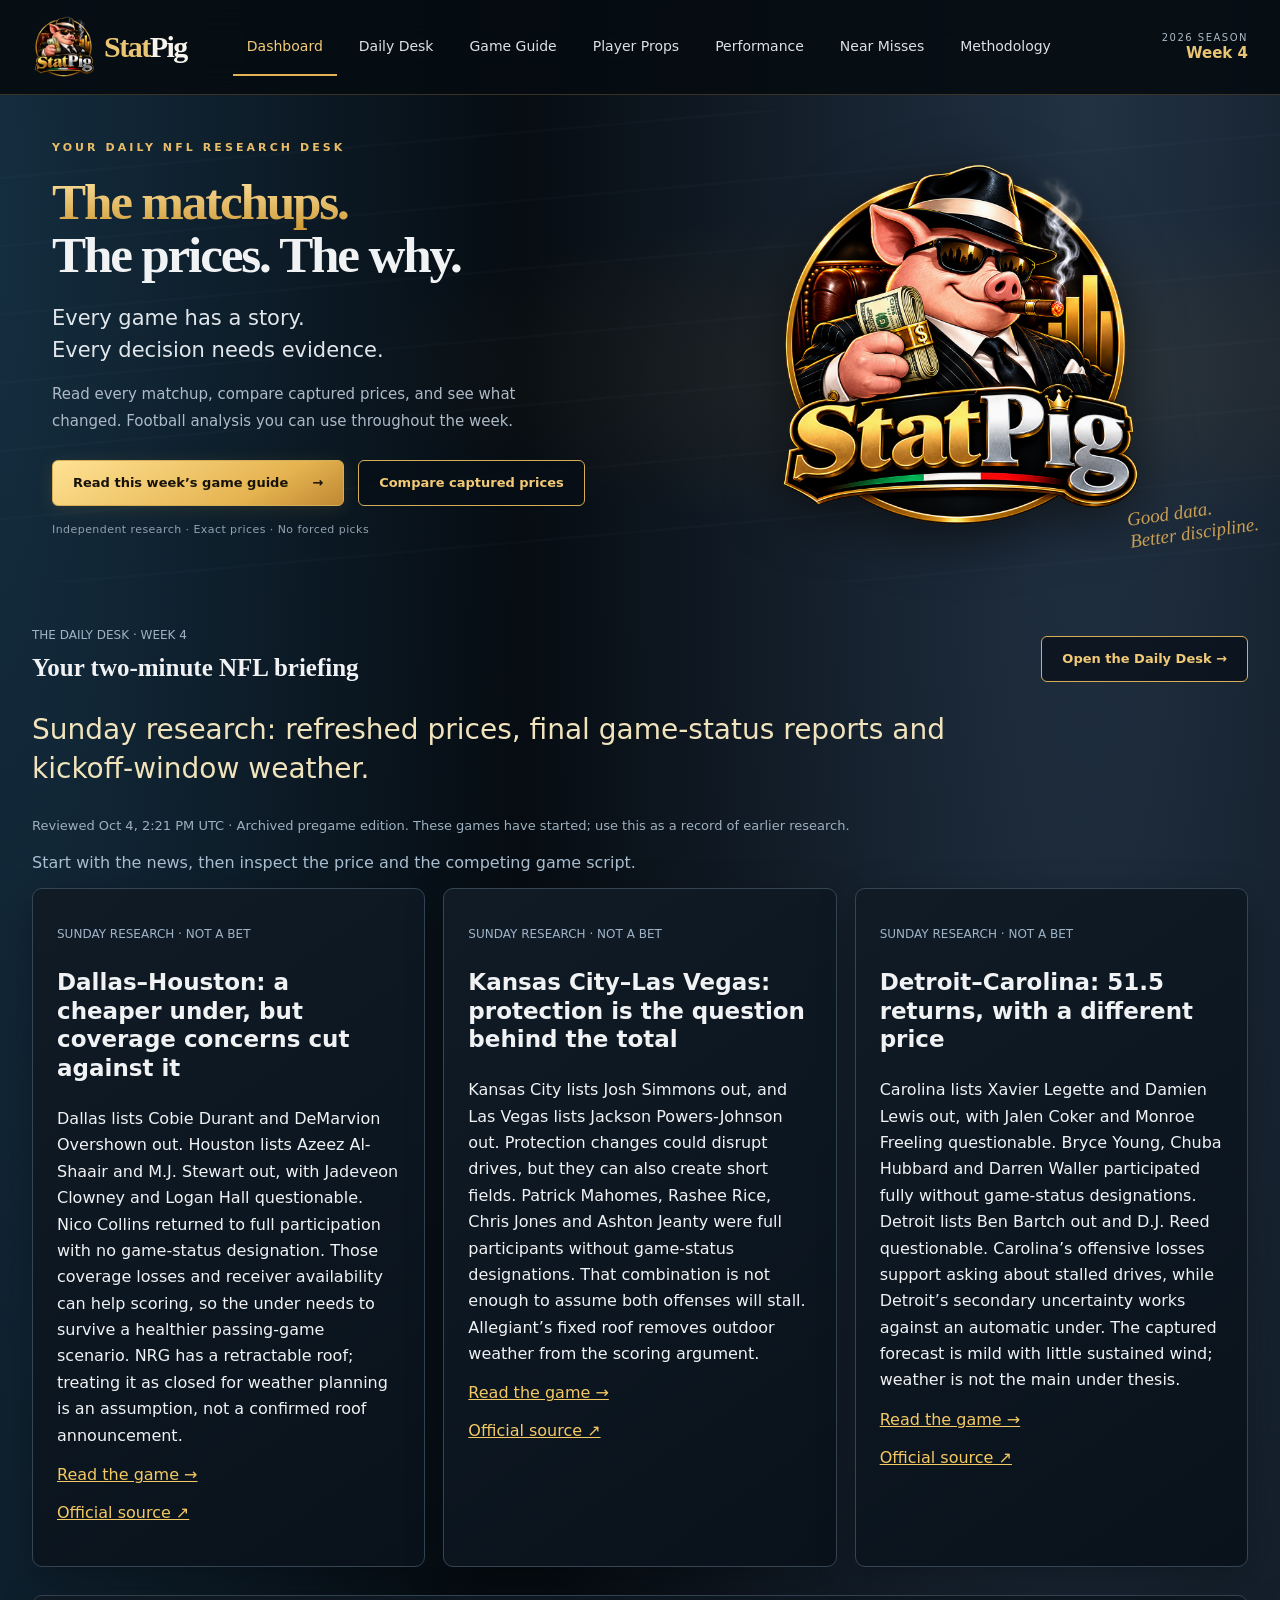
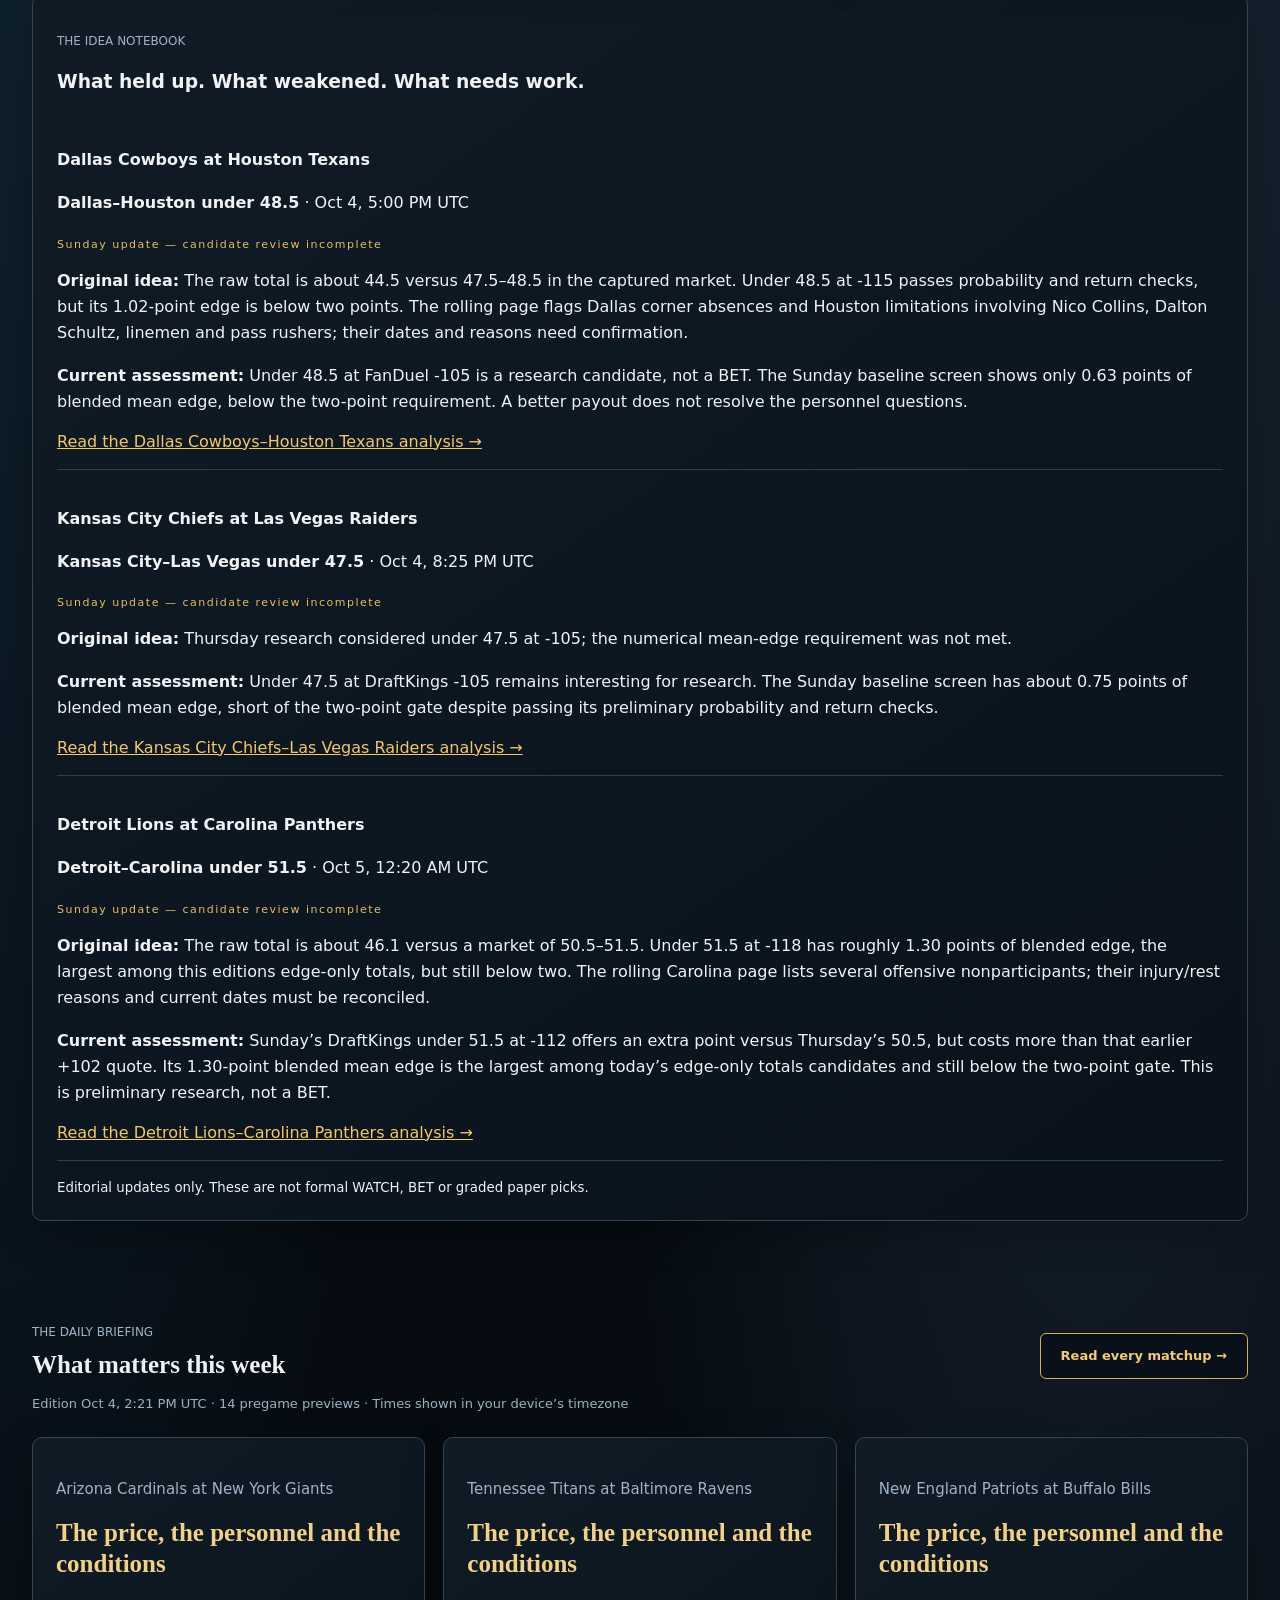
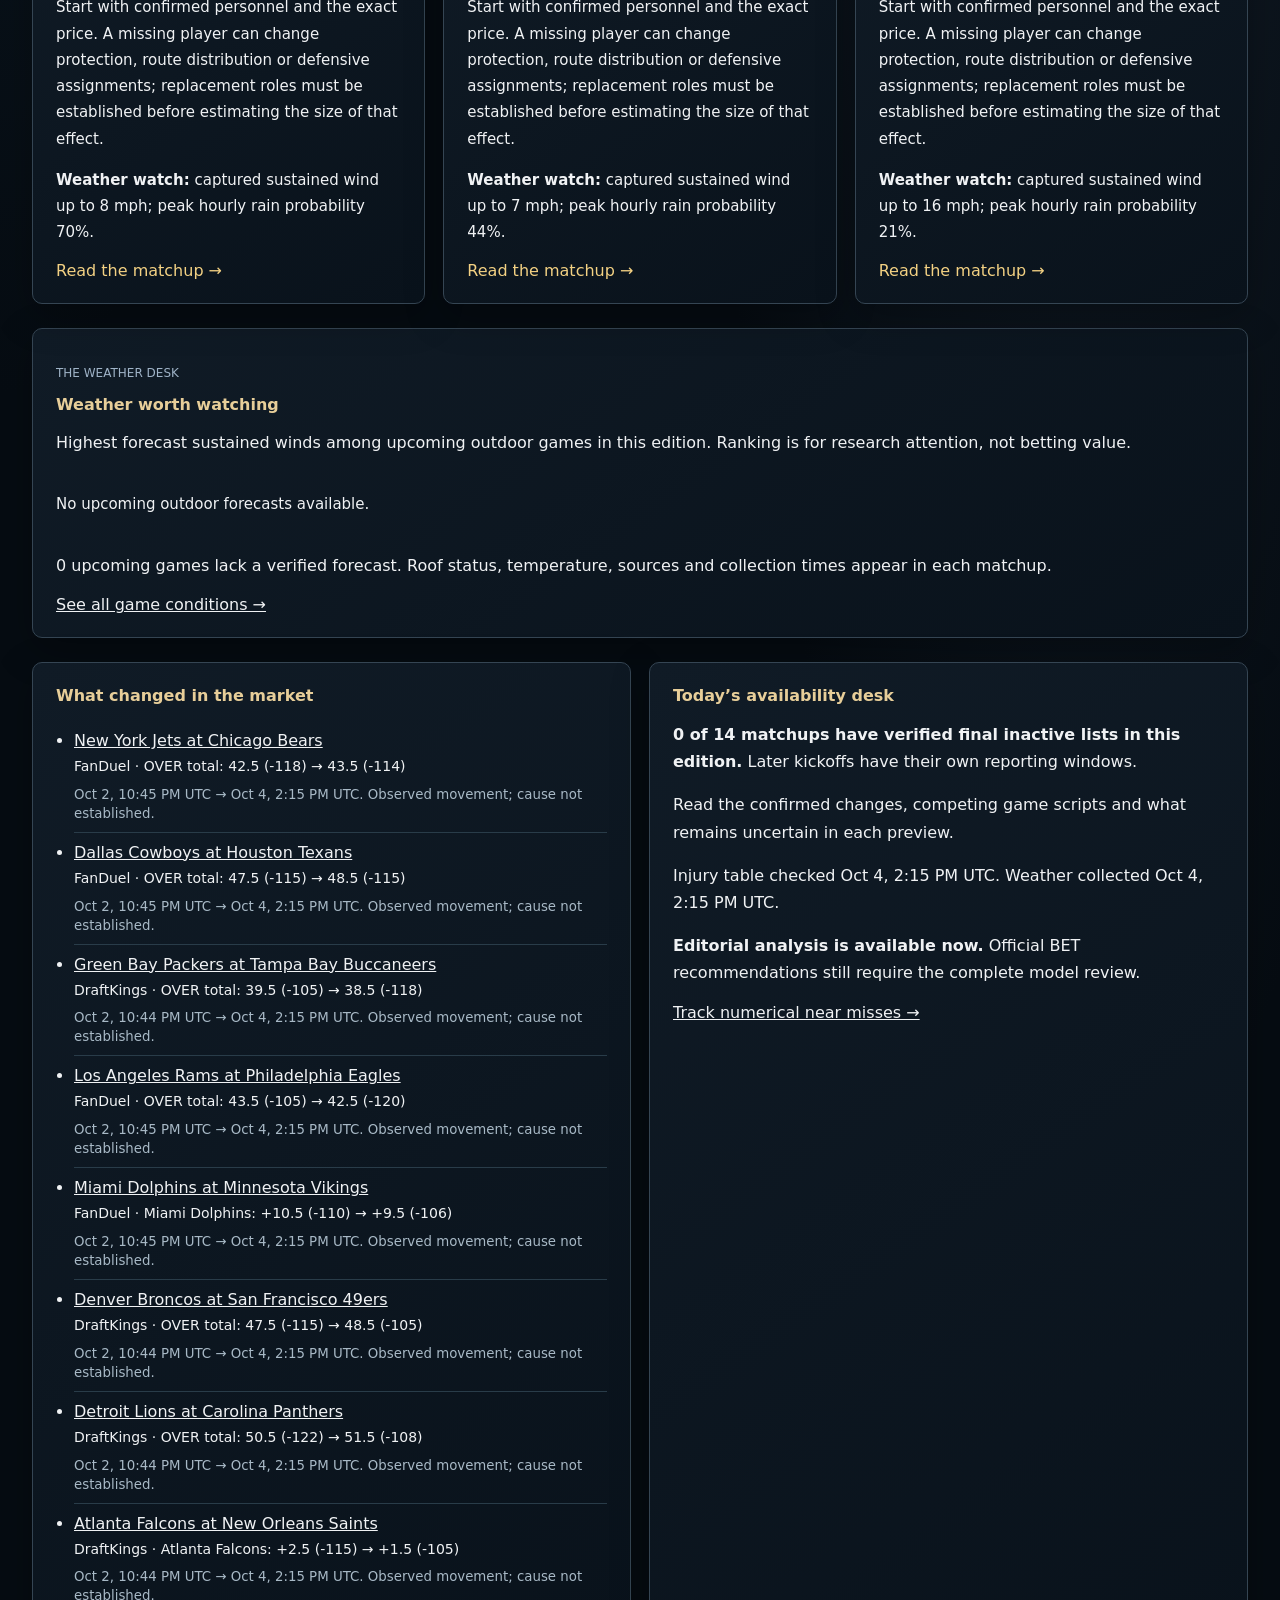
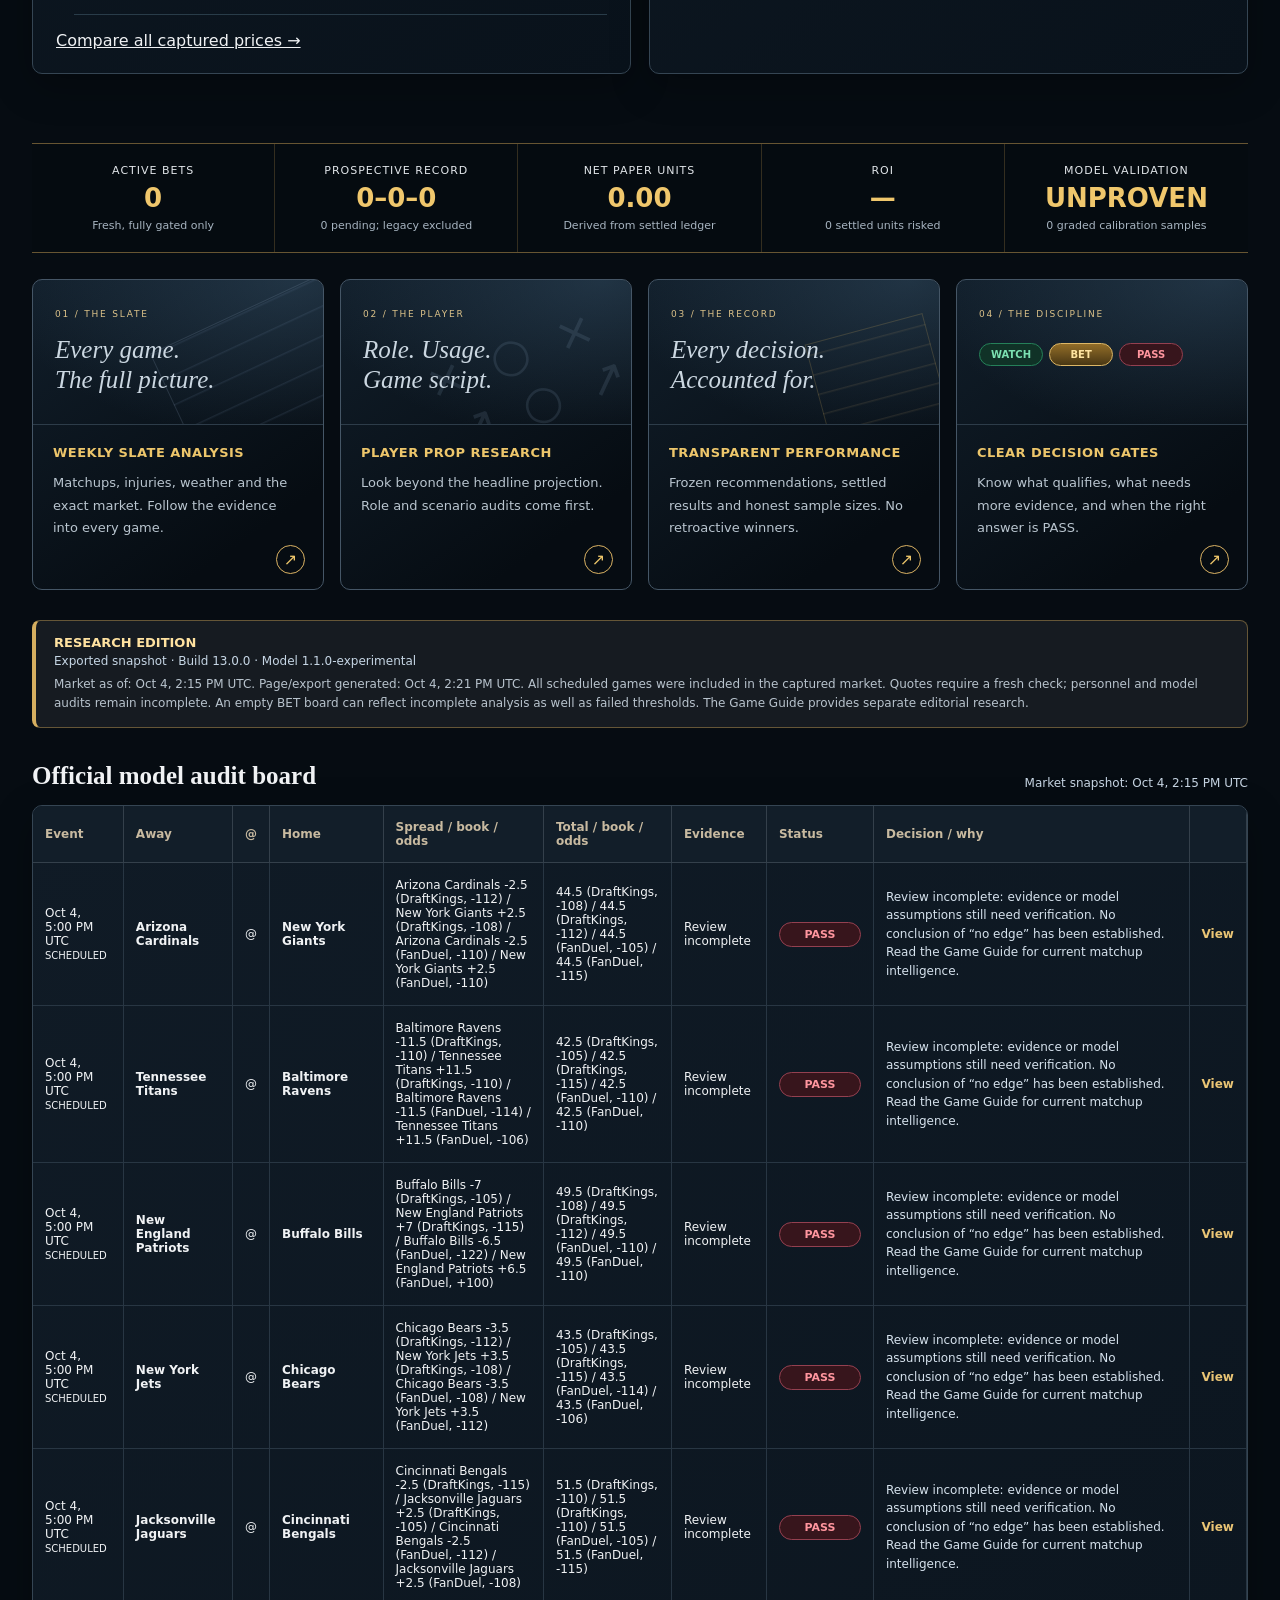
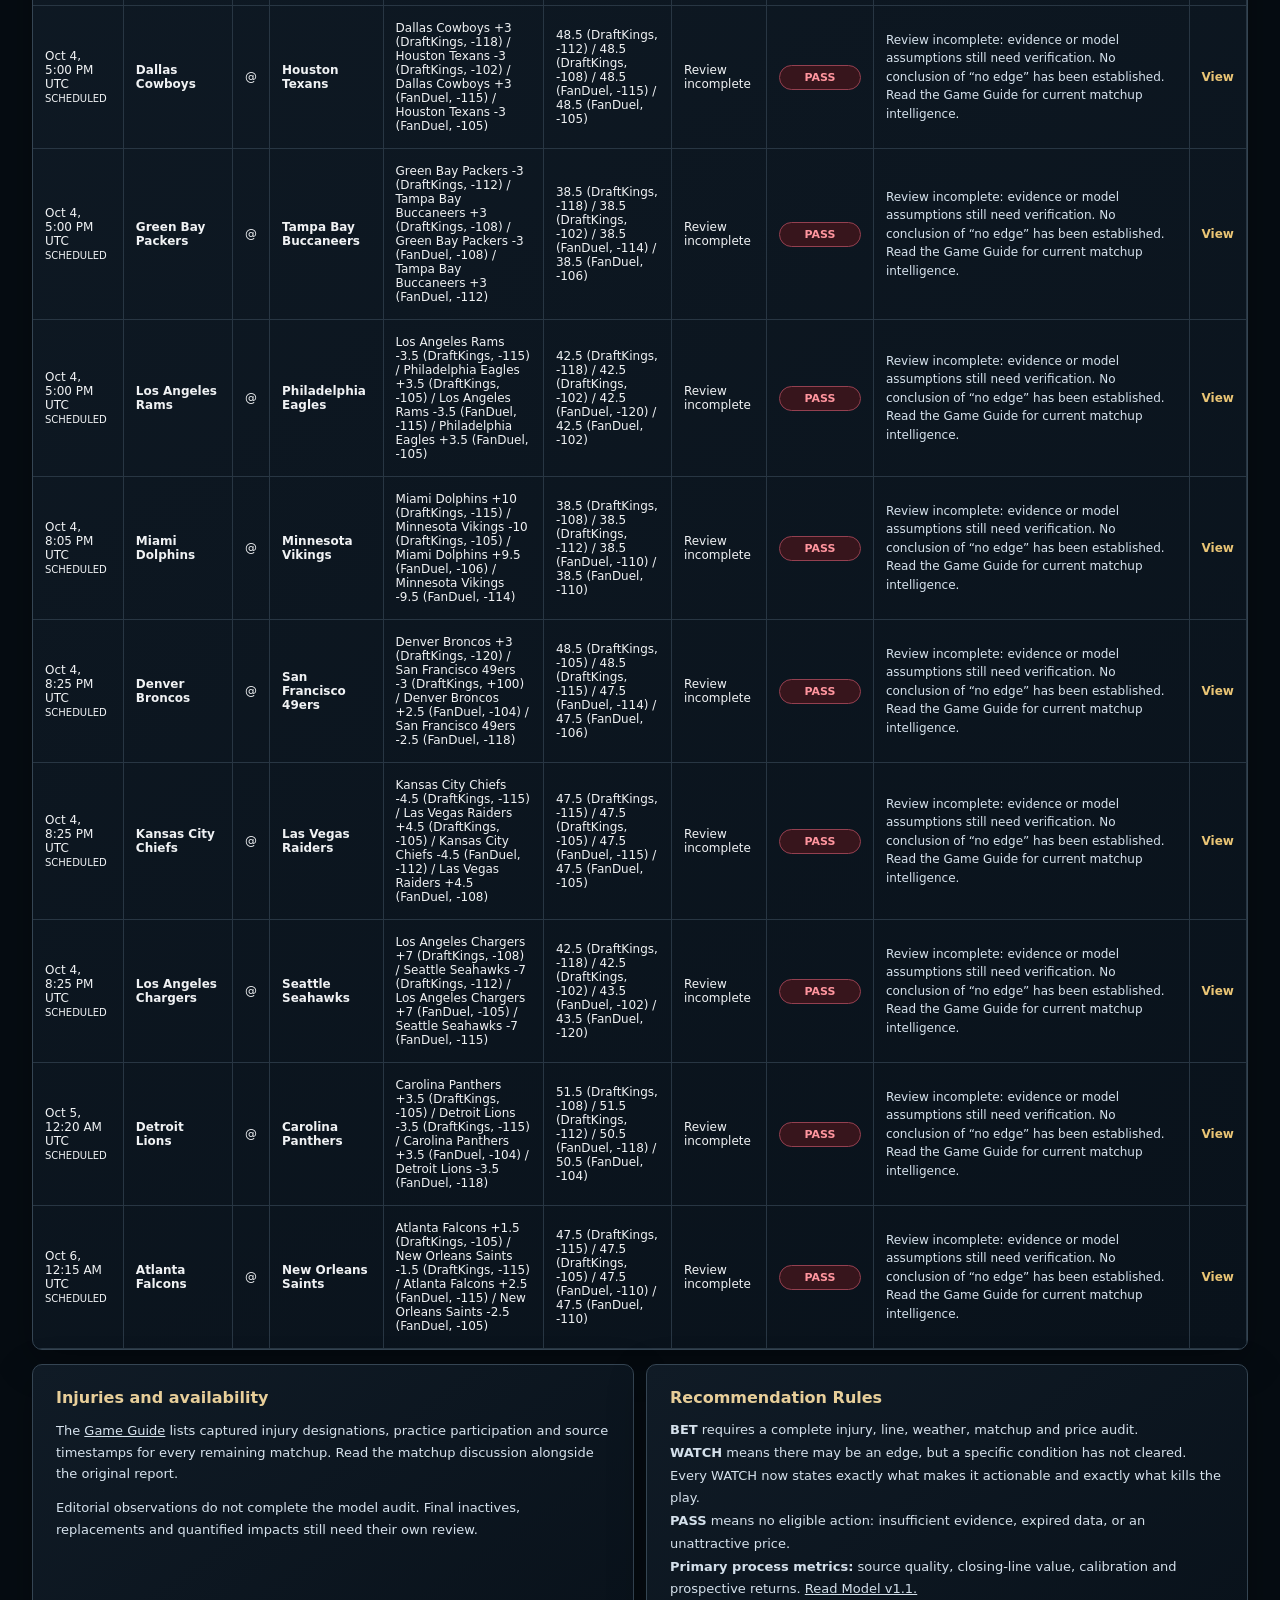
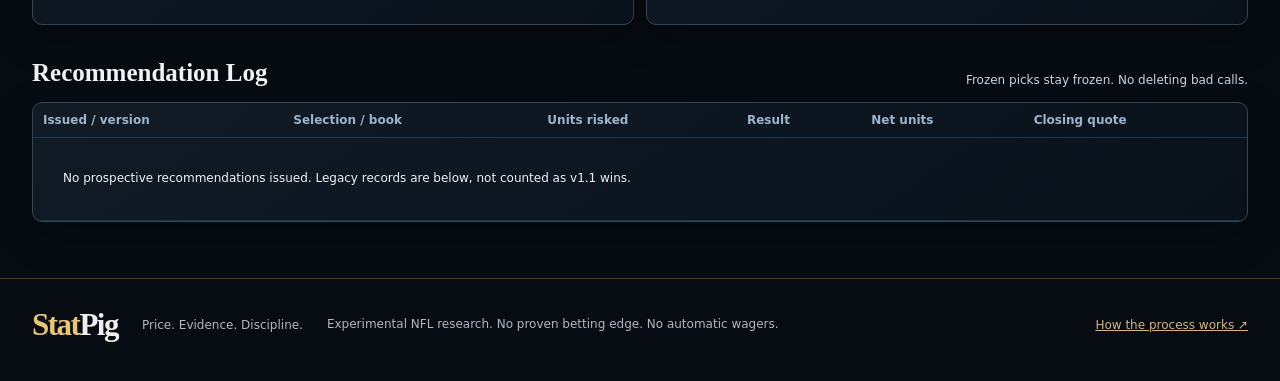
==== commit d5cc57d6: "Publish Sunday Week 4 research refresh Refresh the 14-game pregame slate, captured prices, injury de" ====
--- a/index.html
+++ b/index.html
@@ -2,4 +2,4 @@
 <a class="skip-link" href="#main-content">Skip to content</a><header class="topbar"><div class="site-header"><a class="wordmark" href="index.html" aria-label="StatPig home"><img src="statpig-mascot.png" alt="" width="66" height="66"><span>Stat<span>Pig</span></span></a><nav class="nav" aria-label="Main navigation"><a href="index.html" class="active" aria-current="page">Dashboard</a><a href="daily.html">Daily Desk</a><a href="guide.html">Game Guide</a><a href="props.html">Player Props</a><a href="results.html">Performance</a><a href="research.html">Near Misses</a><a href="methodology.html">Methodology</a></nav><div class="weekbox"><span>NFL Research</span><strong>Evidence first</strong></div></div></header>
 <main id="main-content" class="shell"><section class="landing-hero" aria-labelledby="hero-title"><div class="hero-copy"><p class="eyebrow">YOUR DAILY NFL RESEARCH DESK</p><h1 id="hero-title"><span>The matchups.</span><br>The prices. The why.</h1><p class="hero-description">Every game has a story.<br>Every decision needs evidence.</p><p class="hero-summary">Read every matchup, compare captured prices, and see what changed. Football analysis you can use throughout the week.</p><div class="hero-actions"><a class="button-gold" href="guide.html">Read this week’s game guide <span aria-hidden="true">→</span></a><a class="button-outline" href="guide.html#price-desk">Compare captured prices</a></div><p class="hero-footnote">Independent research · Exact prices · No forced picks</p></div><div class="hero-art"><img src="statpig-mascot.png" width="1280" height="1280" alt="StatPig mascot in a black suit and fedora, framed in gold" fetchpriority="high"><span class="art-caption">Good data.<br>Better discipline.</span></div></section><section id="daily-desk" aria-label="Daily news and research"></section><section id="daily-guide" aria-label="Daily NFL briefing"></section><section class="kpis" id="kpis" aria-label="Verified ledger metrics"></section><section class="feature-grid" aria-label="Explore StatPig"><a class="feature-card" href="guide.html"><div class="feature-art field-art" aria-hidden="true"><span>01 / THE SLATE</span><b>Every game.<br>The full picture.</b></div><div class="feature-copy"><h2>Weekly slate analysis</h2><p>Matchups, injuries, weather and the exact market. Follow the evidence into every game.</p><span class="feature-arrow" aria-hidden="true">↗</span></div></a><a class="feature-card" href="props.html"><div class="feature-art play-art" aria-hidden="true"><span>02 / THE PLAYER</span><b>Role. Usage.<br>Game script.</b></div><div class="feature-copy"><h2>Player prop research</h2><p>Look beyond the headline projection. Role and scenario audits come first.</p><span class="feature-arrow" aria-hidden="true">↗</span></div></a><a class="feature-card" href="results.html"><div class="feature-art record-art" aria-hidden="true"><span>03 / THE RECORD</span><b>Every decision.<br>Accounted for.</b></div><div class="feature-copy"><h2>Transparent performance</h2><p>Frozen recommendations, settled results and honest sample sizes. No retroactive winners.</p><span class="feature-arrow" aria-hidden="true">↗</span></div></a><a class="feature-card" href="methodology.html"><div class="feature-art signal-art" aria-hidden="true"><span>04 / THE DISCIPLINE</span><div><i class="status WATCH">WATCH</i><i class="status BET">BET</i><i class="status PASS">PASS</i></div></div><div class="feature-copy"><h2>Clear decision gates</h2><p>Know what qualifies, what needs more evidence, and when the right answer is PASS.</p><span class="feature-arrow" aria-hidden="true">↗</span></div></a></section><section id="card"><div class="section-head"><h2>Official model audit board</h2><div class="updated" id="updated"></div></div><div class="panel table-wrap"><table class="card-table" id="cardTable"></table></div></section>
 <section class="info-grid"><article class="panel mini" id="injuries"><h3>Injuries and availability</h3><div id="injuryList"></div></article><article class="panel mini" id="process"><h3>Recommendation Rules</h3><div style="font-size:13px;line-height:1.75;color:#d4e0eb"><b>BET</b> requires a complete injury, line, weather, matchup and price audit.<br><b>WATCH</b> means there may be an edge, but a specific condition has not cleared. Every WATCH now states exactly what makes it actionable and exactly what kills the play.<br><b>PASS</b> means no eligible action: insufficient evidence, expired data, or an unattractive price.<br><b>Primary process metrics:</b> source quality, closing-line value, calibration and prospective returns. <a href="methodology.html">Read Model v1.1.</a></div></article></section>
-<section id="results"><div class="section-head"><h2>Recommendation Log</h2><div class="updated">Frozen picks stay frozen. No deleting bad calls.</div></div><div class="panel table-wrap"><table class="log-table" id="logTable"></table></div></section></main><footer class="footer" id="about"><a class="footer-brand" href="index.html">Stat<span>Pig</span></a><p>Price. Evidence. Discipline.</p><p class="fineprint">Experimental NFL research. No proven betting edge. No automatic wagers.</p><a href="methodology.html">How the process works ↗</a></footer><script src="config.js?v=13"></script><script src="data.js?v=17-week3-desk"></script><script src="shared.js?v=17-week3-desk"></script><script src="app.js?v=17-week3-desk"></script><script src="guide-data.js?v=19-notebook"></script><script src="weather.js?v=19-notebook"></script><script src="guide.js?v=18-weather"></script><script src="daily-data.js?v=19-notebook"></script><script src="daily.js?v=19-notebook"></script></body></html>
+<section id="results"><div class="section-head"><h2>Recommendation Log</h2><div class="updated">Frozen picks stay frozen. No deleting bad calls.</div></div><div class="panel table-wrap"><table class="log-table" id="logTable"></table></div></section></main><footer class="footer" id="about"><a class="footer-brand" href="index.html">Stat<span>Pig</span></a><p>Price. Evidence. Discipline.</p><p class="fineprint">Experimental NFL research. No proven betting edge. No automatic wagers.</p><a href="methodology.html">How the process works ↗</a></footer><script src="config.js?v=13"></script><script src="data.js?v=20261004-sunday"></script><script src="shared.js?v=17-week3-desk"></script><script src="app.js?v=17-week3-desk"></script><script src="guide-data.js?v=20261004-sunday"></script><script src="weather.js?v=19-notebook"></script><script src="guide.js?v=18-weather"></script><script src="daily-data.js?v=20261004-sunday"></script><script src="daily.js?v=19-notebook"></script></body></html>
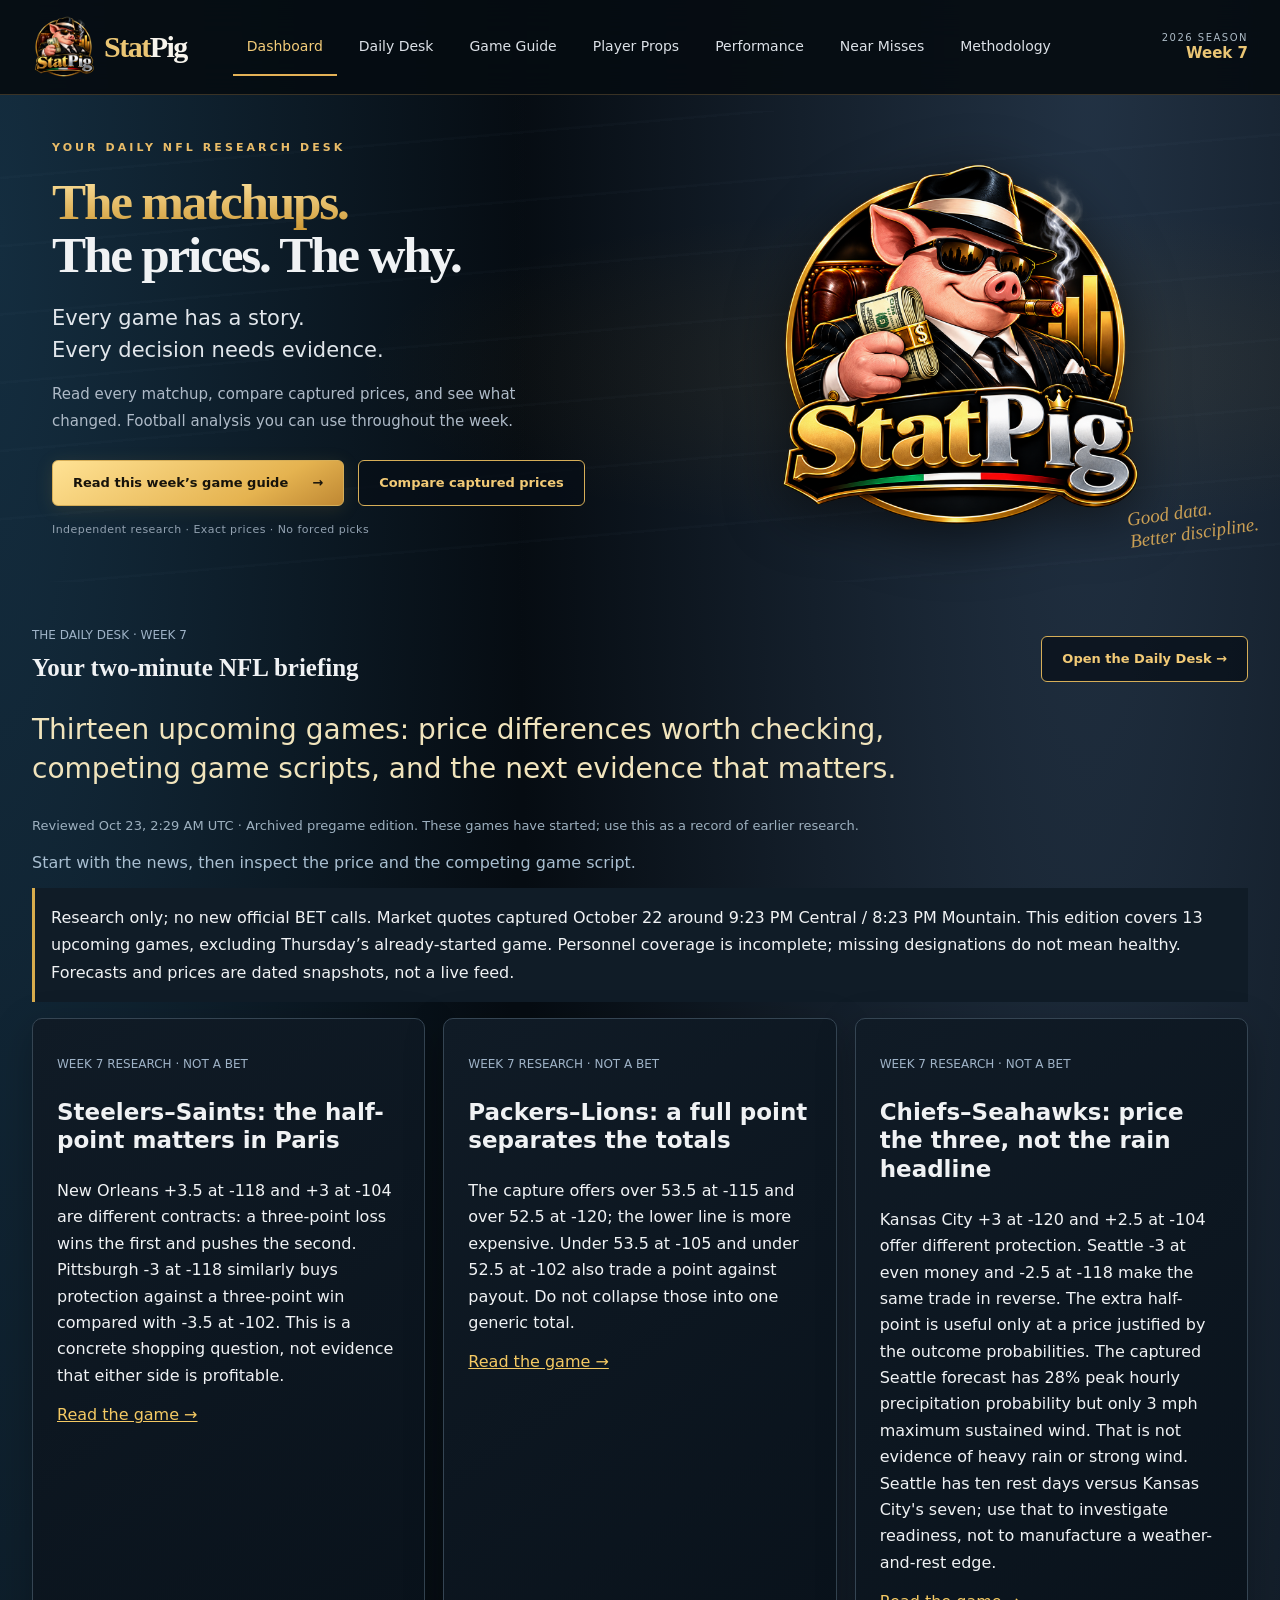
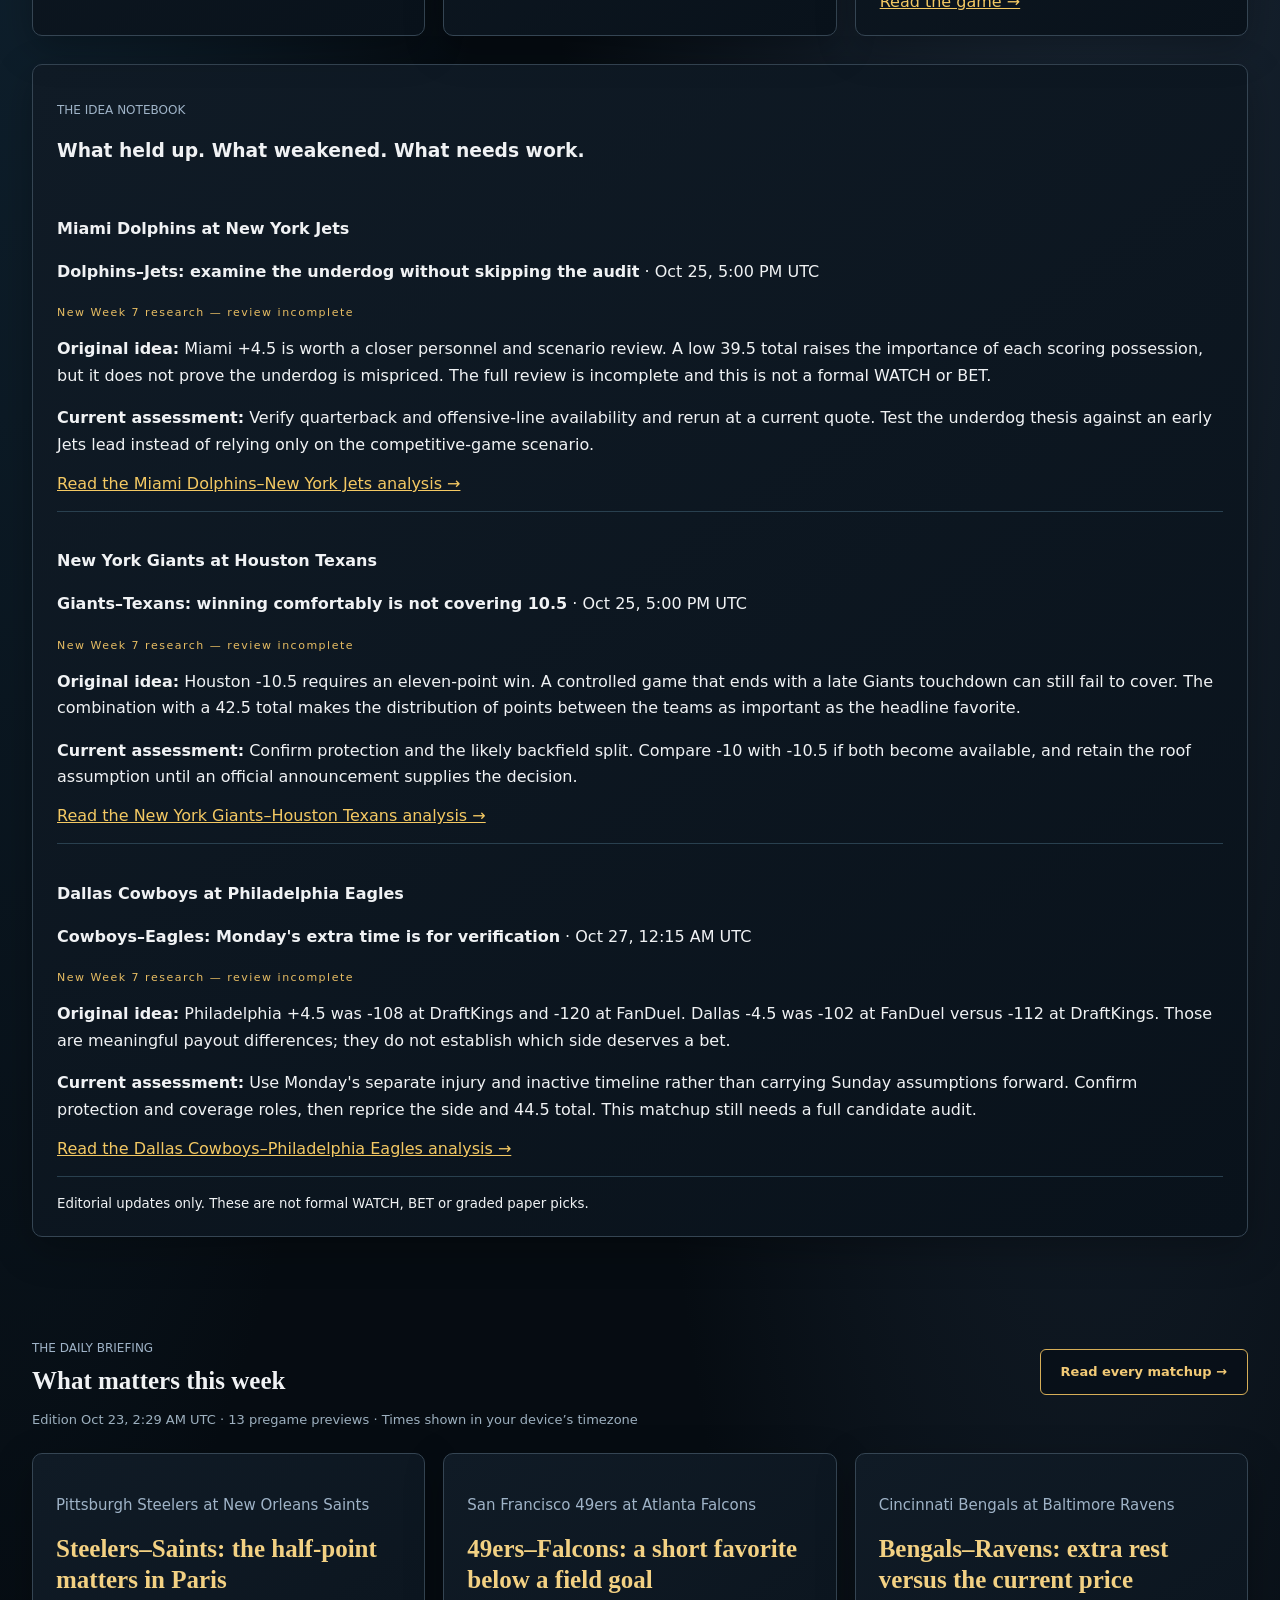
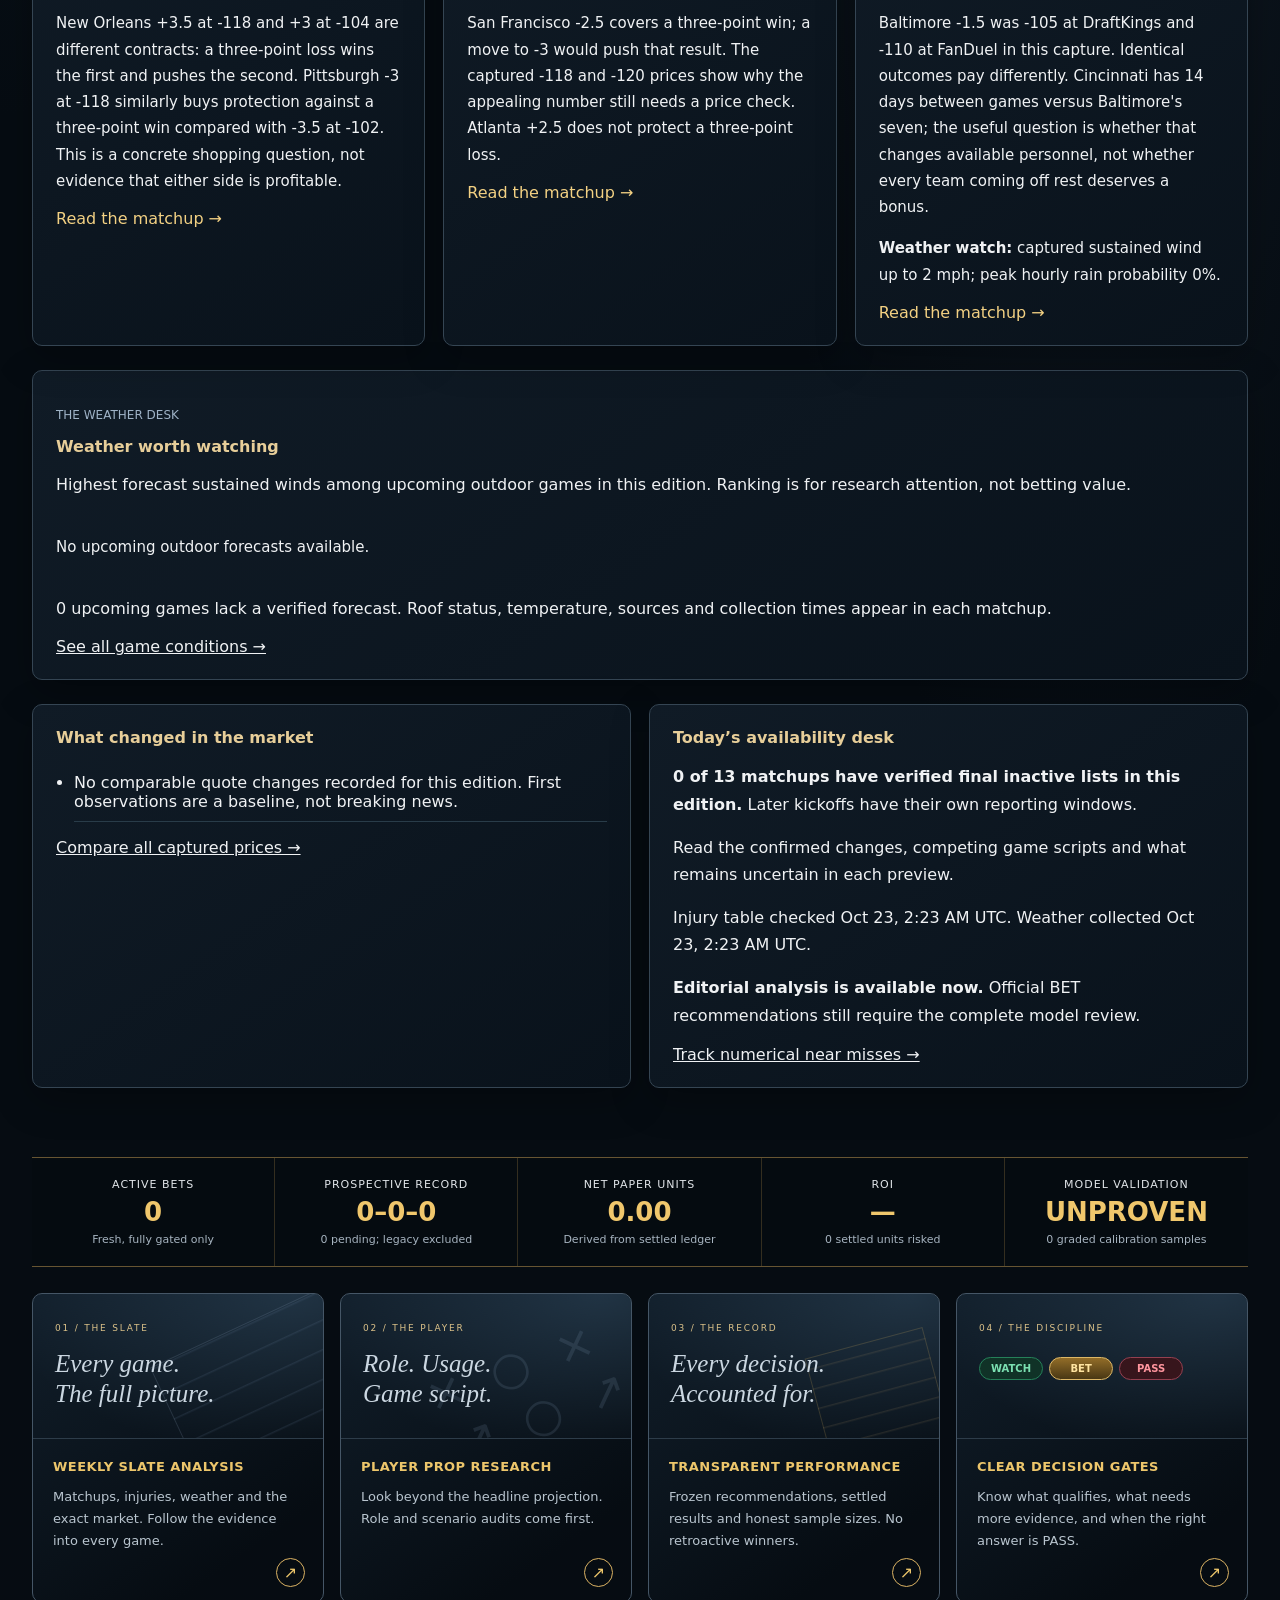
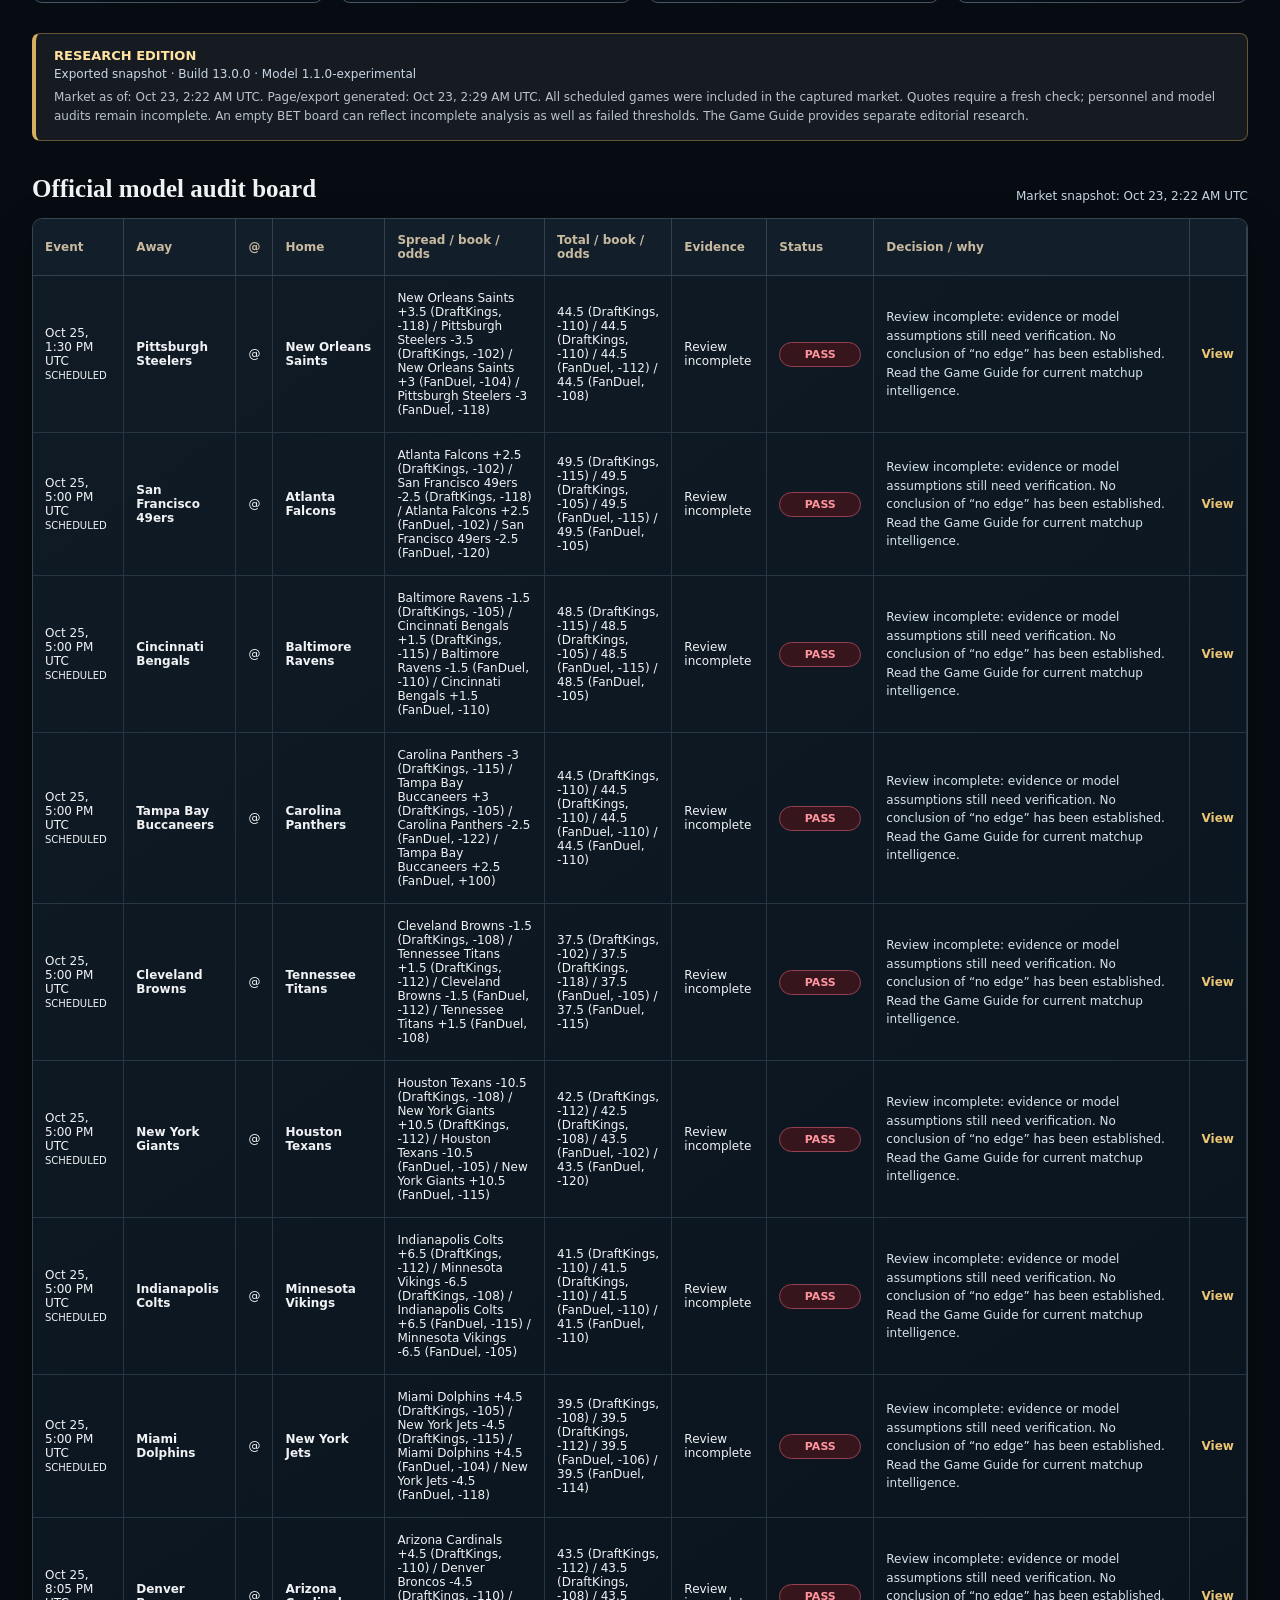
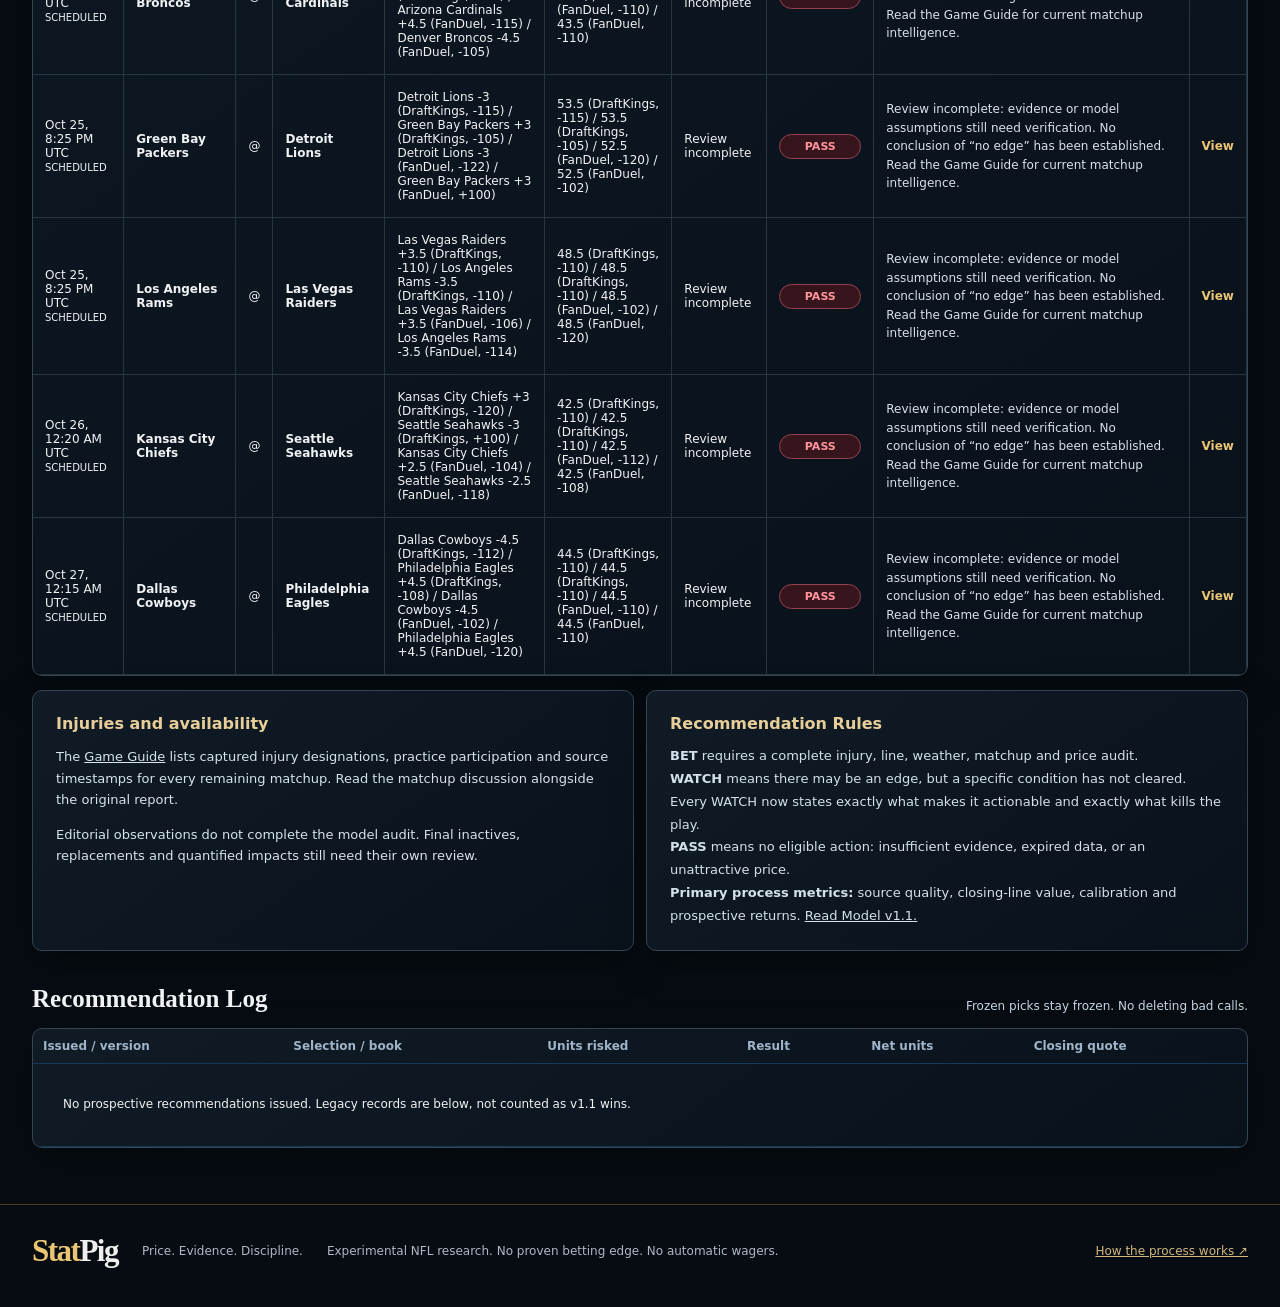
==== commit dd9034a3: "Publish Week 7 game capsules and Daily Desk Refresh the 13 upcoming Week 7 games with captured price" ====
--- a/index.html
+++ b/index.html
@@ -2,4 +2,4 @@
 <a class="skip-link" href="#main-content">Skip to content</a><header class="topbar"><div class="site-header"><a class="wordmark" href="index.html" aria-label="StatPig home"><img src="statpig-mascot.png" alt="" width="66" height="66"><span>Stat<span>Pig</span></span></a><nav class="nav" aria-label="Main navigation"><a href="index.html" class="active" aria-current="page">Dashboard</a><a href="daily.html">Daily Desk</a><a href="guide.html">Game Guide</a><a href="props.html">Player Props</a><a href="results.html">Performance</a><a href="research.html">Near Misses</a><a href="methodology.html">Methodology</a></nav><div class="weekbox"><span>NFL Research</span><strong>Evidence first</strong></div></div></header>
 <main id="main-content" class="shell"><section class="landing-hero" aria-labelledby="hero-title"><div class="hero-copy"><p class="eyebrow">YOUR DAILY NFL RESEARCH DESK</p><h1 id="hero-title"><span>The matchups.</span><br>The prices. The why.</h1><p class="hero-description">Every game has a story.<br>Every decision needs evidence.</p><p class="hero-summary">Read every matchup, compare captured prices, and see what changed. Football analysis you can use throughout the week.</p><div class="hero-actions"><a class="button-gold" href="guide.html">Read this week’s game guide <span aria-hidden="true">→</span></a><a class="button-outline" href="guide.html#price-desk">Compare captured prices</a></div><p class="hero-footnote">Independent research · Exact prices · No forced picks</p></div><div class="hero-art"><img src="statpig-mascot.png" width="1280" height="1280" alt="StatPig mascot in a black suit and fedora, framed in gold" fetchpriority="high"><span class="art-caption">Good data.<br>Better discipline.</span></div></section><section id="daily-desk" aria-label="Daily news and research"></section><section id="daily-guide" aria-label="Daily NFL briefing"></section><section class="kpis" id="kpis" aria-label="Verified ledger metrics"></section><section class="feature-grid" aria-label="Explore StatPig"><a class="feature-card" href="guide.html"><div class="feature-art field-art" aria-hidden="true"><span>01 / THE SLATE</span><b>Every game.<br>The full picture.</b></div><div class="feature-copy"><h2>Weekly slate analysis</h2><p>Matchups, injuries, weather and the exact market. Follow the evidence into every game.</p><span class="feature-arrow" aria-hidden="true">↗</span></div></a><a class="feature-card" href="props.html"><div class="feature-art play-art" aria-hidden="true"><span>02 / THE PLAYER</span><b>Role. Usage.<br>Game script.</b></div><div class="feature-copy"><h2>Player prop research</h2><p>Look beyond the headline projection. Role and scenario audits come first.</p><span class="feature-arrow" aria-hidden="true">↗</span></div></a><a class="feature-card" href="results.html"><div class="feature-art record-art" aria-hidden="true"><span>03 / THE RECORD</span><b>Every decision.<br>Accounted for.</b></div><div class="feature-copy"><h2>Transparent performance</h2><p>Frozen recommendations, settled results and honest sample sizes. No retroactive winners.</p><span class="feature-arrow" aria-hidden="true">↗</span></div></a><a class="feature-card" href="methodology.html"><div class="feature-art signal-art" aria-hidden="true"><span>04 / THE DISCIPLINE</span><div><i class="status WATCH">WATCH</i><i class="status BET">BET</i><i class="status PASS">PASS</i></div></div><div class="feature-copy"><h2>Clear decision gates</h2><p>Know what qualifies, what needs more evidence, and when the right answer is PASS.</p><span class="feature-arrow" aria-hidden="true">↗</span></div></a></section><section id="card"><div class="section-head"><h2>Official model audit board</h2><div class="updated" id="updated"></div></div><div class="panel table-wrap"><table class="card-table" id="cardTable"></table></div></section>
 <section class="info-grid"><article class="panel mini" id="injuries"><h3>Injuries and availability</h3><div id="injuryList"></div></article><article class="panel mini" id="process"><h3>Recommendation Rules</h3><div style="font-size:13px;line-height:1.75;color:#d4e0eb"><b>BET</b> requires a complete injury, line, weather, matchup and price audit.<br><b>WATCH</b> means there may be an edge, but a specific condition has not cleared. Every WATCH now states exactly what makes it actionable and exactly what kills the play.<br><b>PASS</b> means no eligible action: insufficient evidence, expired data, or an unattractive price.<br><b>Primary process metrics:</b> source quality, closing-line value, calibration and prospective returns. <a href="methodology.html">Read Model v1.1.</a></div></article></section>
-<section id="results"><div class="section-head"><h2>Recommendation Log</h2><div class="updated">Frozen picks stay frozen. No deleting bad calls.</div></div><div class="panel table-wrap"><table class="log-table" id="logTable"></table></div></section></main><footer class="footer" id="about"><a class="footer-brand" href="index.html">Stat<span>Pig</span></a><p>Price. Evidence. Discipline.</p><p class="fineprint">Experimental NFL research. No proven betting edge. No automatic wagers.</p><a href="methodology.html">How the process works ↗</a></footer><script src="config.js?v=13"></script><script src="data.js?v=20261004-sunday"></script><script src="shared.js?v=17-week3-desk"></script><script src="app.js?v=17-week3-desk"></script><script src="guide-data.js?v=20261004-sunday"></script><script src="weather.js?v=19-notebook"></script><script src="guide.js?v=18-weather"></script><script src="daily-data.js?v=20261004-sunday"></script><script src="daily.js?v=19-notebook"></script></body></html>
+<section id="results"><div class="section-head"><h2>Recommendation Log</h2><div class="updated">Frozen picks stay frozen. No deleting bad calls.</div></div><div class="panel table-wrap"><table class="log-table" id="logTable"></table></div></section></main><footer class="footer" id="about"><a class="footer-brand" href="index.html">Stat<span>Pig</span></a><p>Price. Evidence. Discipline.</p><p class="fineprint">Experimental NFL research. No proven betting edge. No automatic wagers.</p><a href="methodology.html">How the process works ↗</a></footer><script src="config.js?v=13"></script><script src="data.js?v=20261022-week7"></script><script src="shared.js?v=17-week3-desk"></script><script src="app.js?v=17-week3-desk"></script><script src="guide-data.js?v=20261022-week7"></script><script src="weather.js?v=19-notebook"></script><script src="guide.js?v=18-weather"></script><script src="daily-data.js?v=20261022-week7"></script><script src="daily.js?v=20261022-week7"></script></body></html>
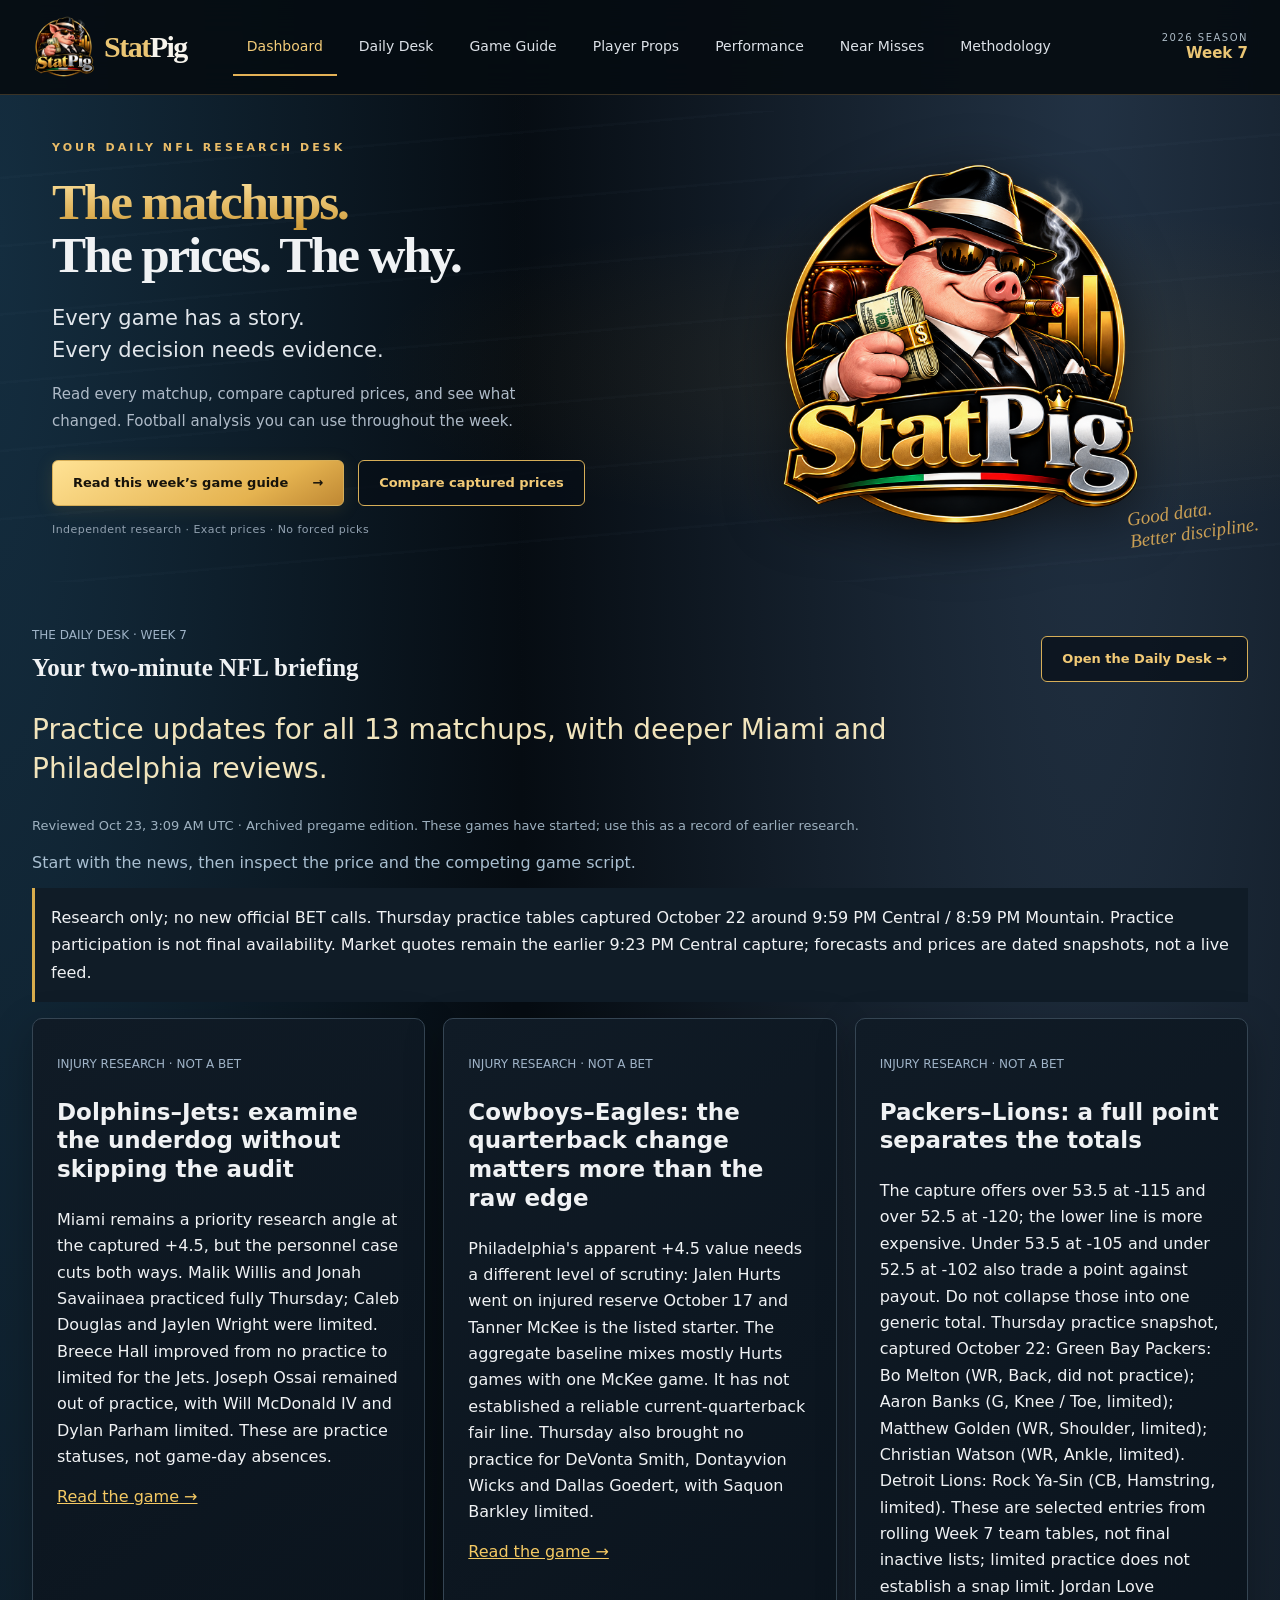
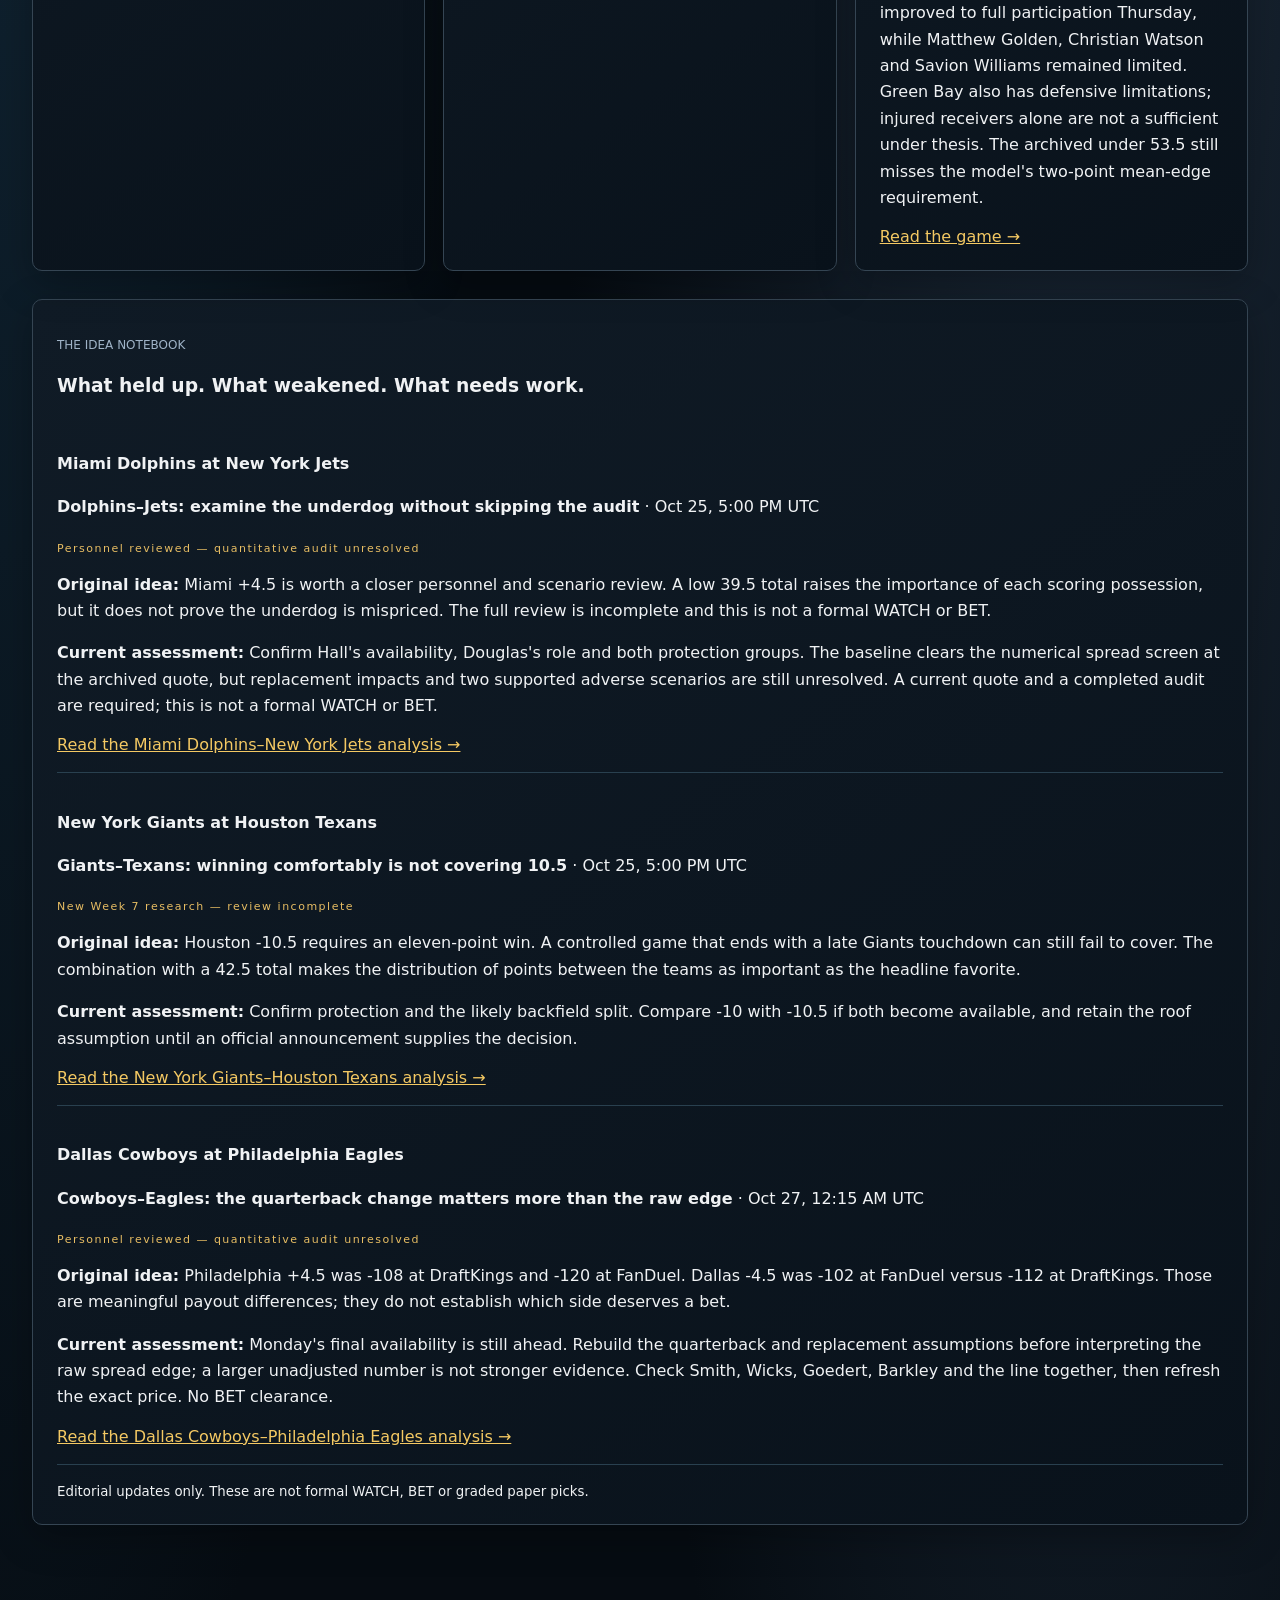
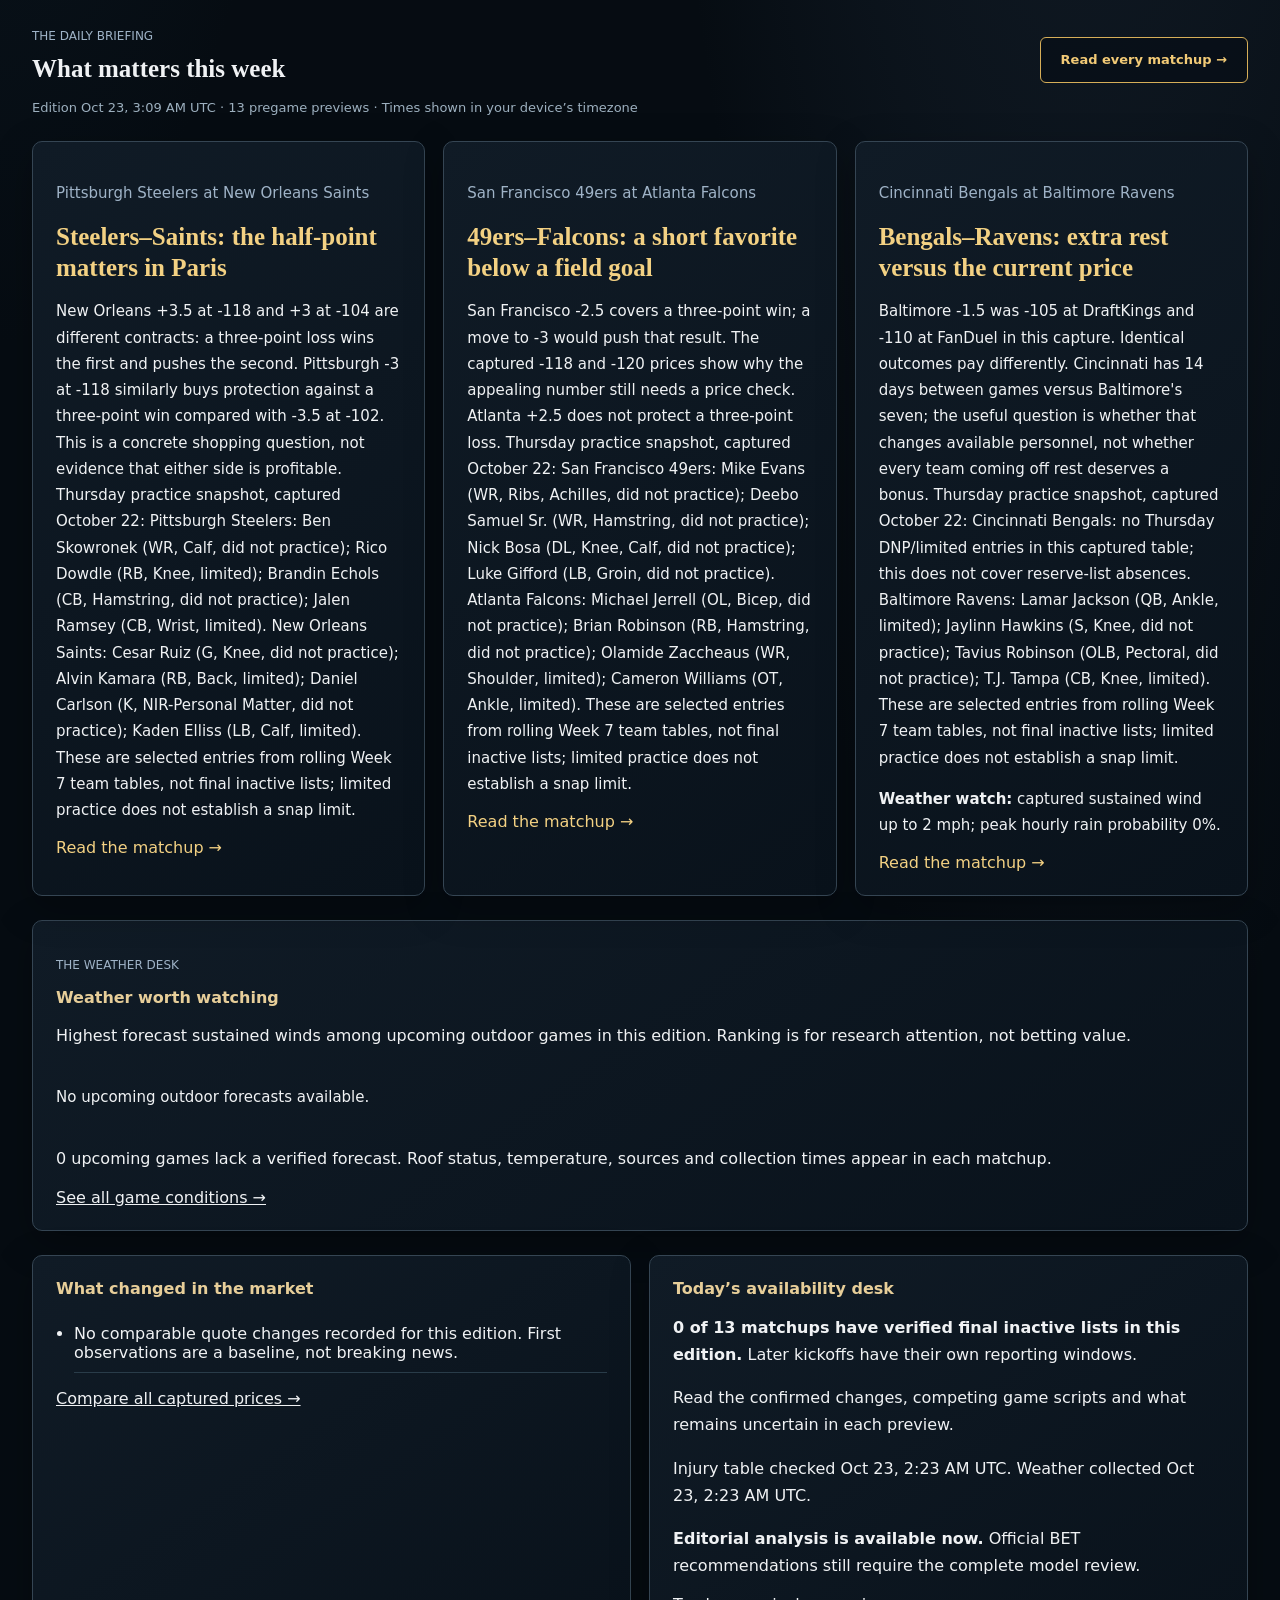
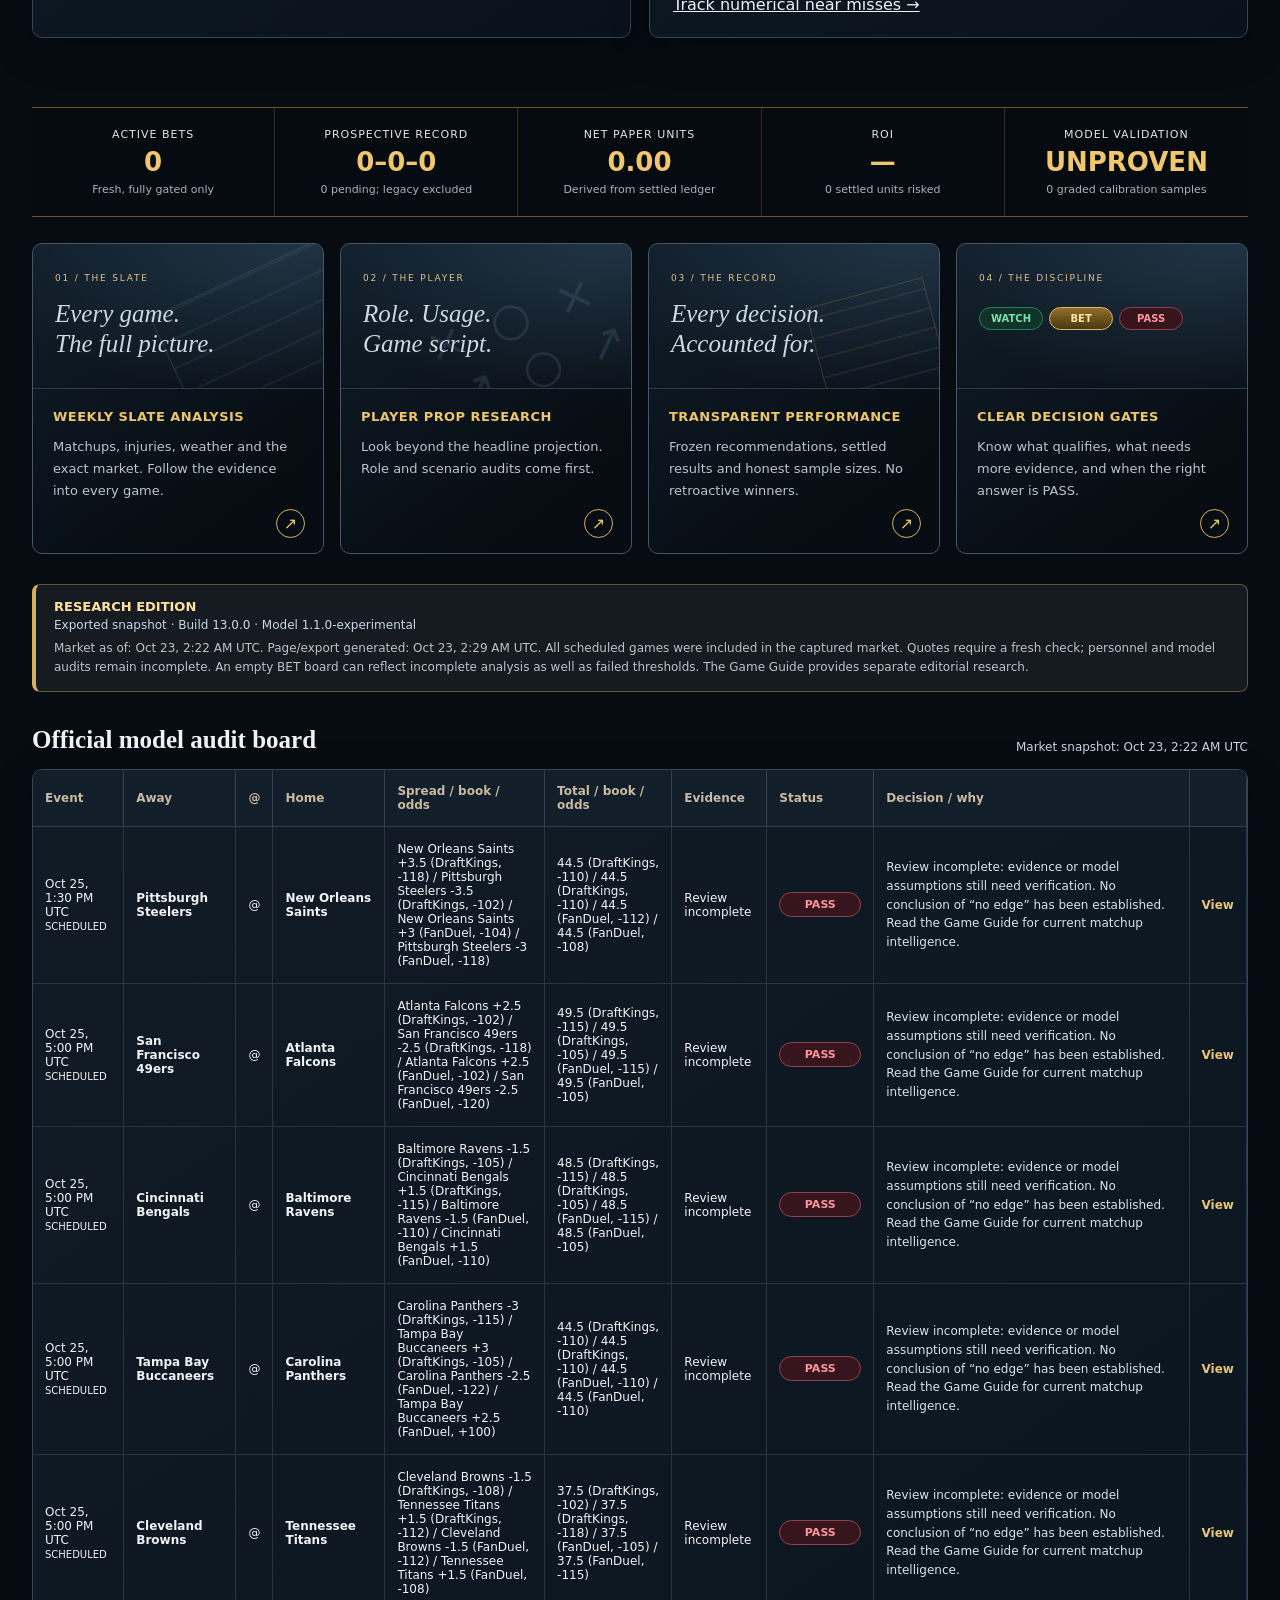
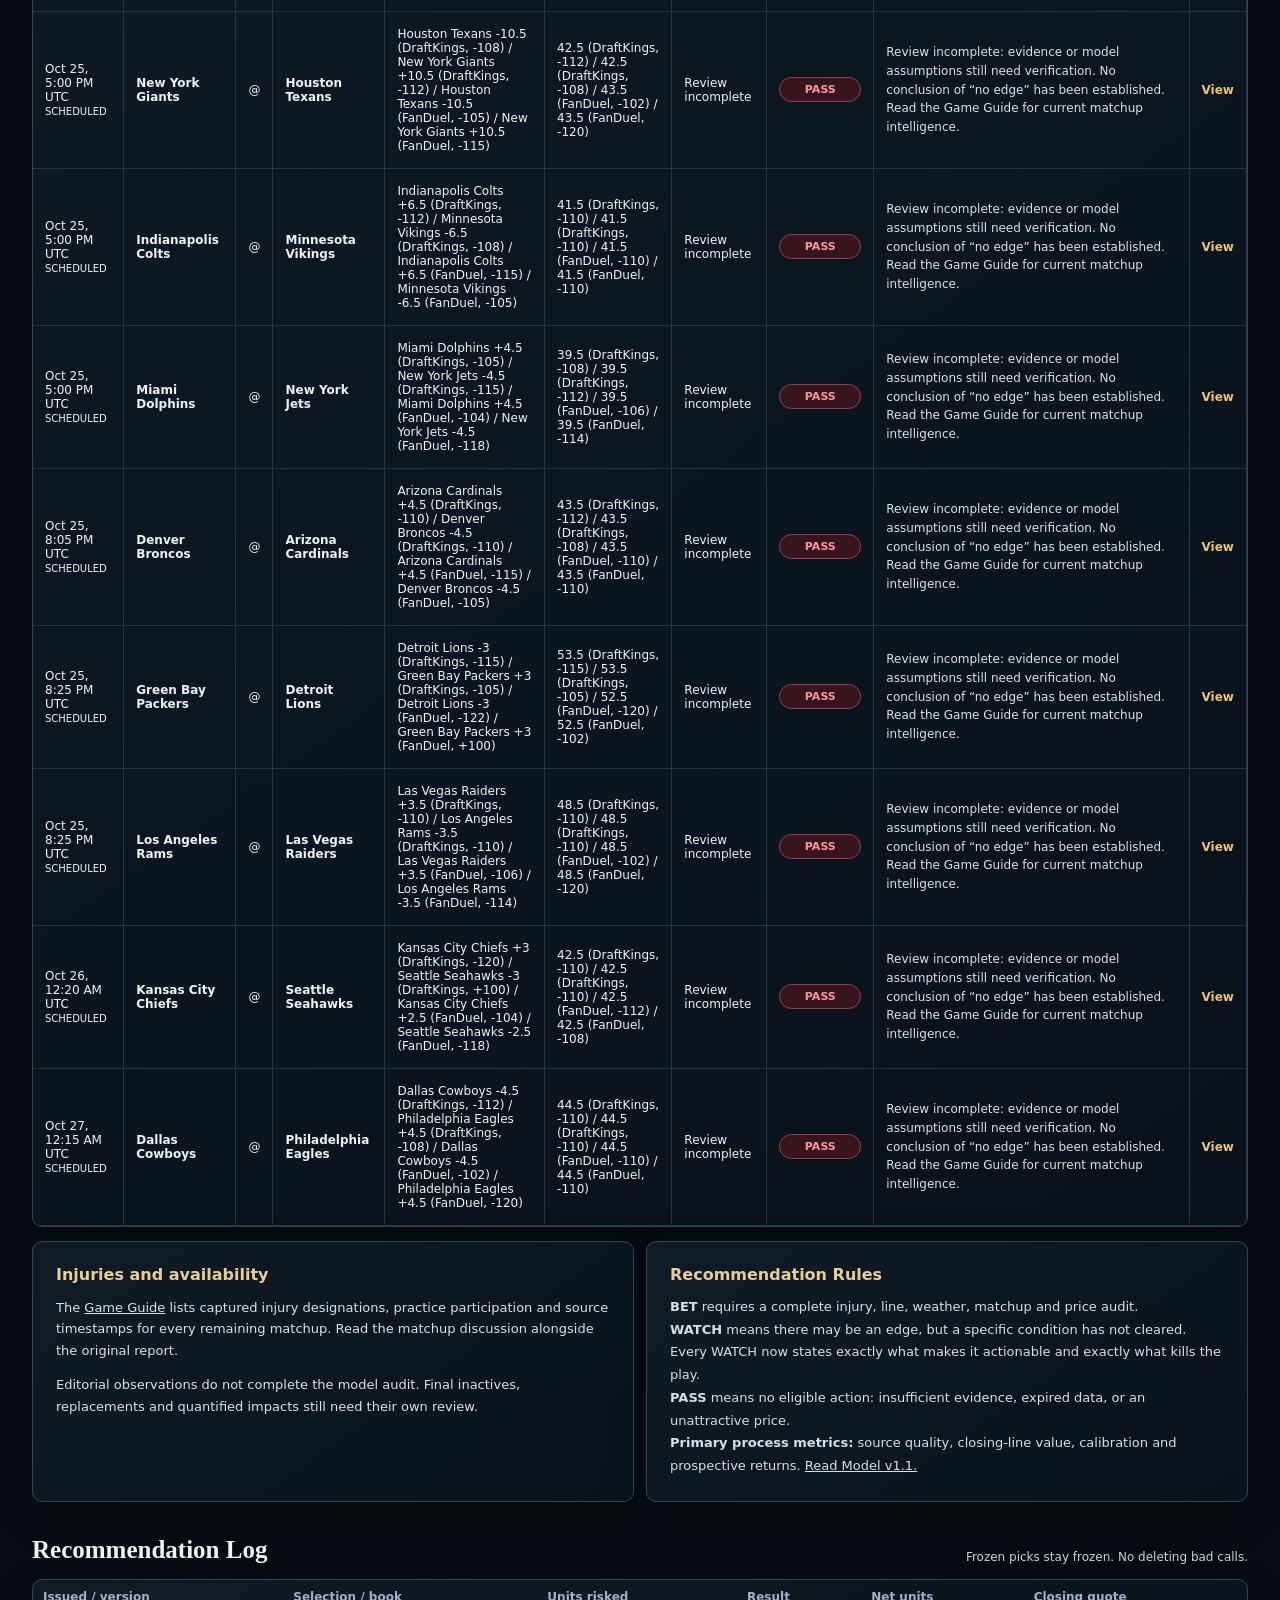
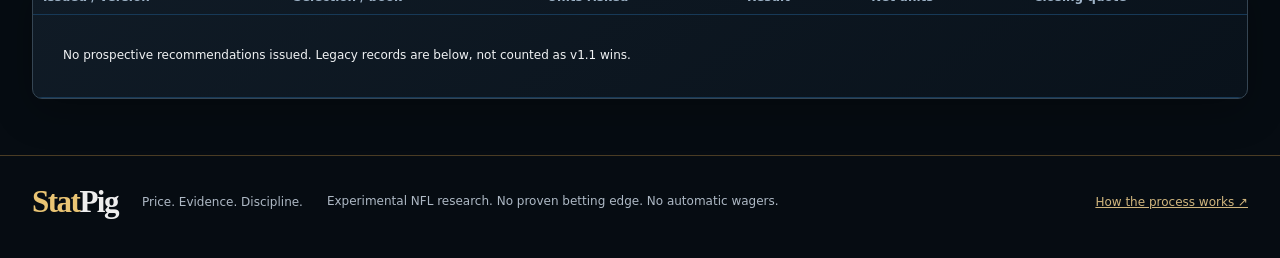
==== commit 562c28f5: "Update Week 7 capsules with Thursday injury and replacement research Add official practice-source li" ====
--- a/index.html
+++ b/index.html
@@ -2,4 +2,4 @@
 <a class="skip-link" href="#main-content">Skip to content</a><header class="topbar"><div class="site-header"><a class="wordmark" href="index.html" aria-label="StatPig home"><img src="statpig-mascot.png" alt="" width="66" height="66"><span>Stat<span>Pig</span></span></a><nav class="nav" aria-label="Main navigation"><a href="index.html" class="active" aria-current="page">Dashboard</a><a href="daily.html">Daily Desk</a><a href="guide.html">Game Guide</a><a href="props.html">Player Props</a><a href="results.html">Performance</a><a href="research.html">Near Misses</a><a href="methodology.html">Methodology</a></nav><div class="weekbox"><span>NFL Research</span><strong>Evidence first</strong></div></div></header>
 <main id="main-content" class="shell"><section class="landing-hero" aria-labelledby="hero-title"><div class="hero-copy"><p class="eyebrow">YOUR DAILY NFL RESEARCH DESK</p><h1 id="hero-title"><span>The matchups.</span><br>The prices. The why.</h1><p class="hero-description">Every game has a story.<br>Every decision needs evidence.</p><p class="hero-summary">Read every matchup, compare captured prices, and see what changed. Football analysis you can use throughout the week.</p><div class="hero-actions"><a class="button-gold" href="guide.html">Read this week’s game guide <span aria-hidden="true">→</span></a><a class="button-outline" href="guide.html#price-desk">Compare captured prices</a></div><p class="hero-footnote">Independent research · Exact prices · No forced picks</p></div><div class="hero-art"><img src="statpig-mascot.png" width="1280" height="1280" alt="StatPig mascot in a black suit and fedora, framed in gold" fetchpriority="high"><span class="art-caption">Good data.<br>Better discipline.</span></div></section><section id="daily-desk" aria-label="Daily news and research"></section><section id="daily-guide" aria-label="Daily NFL briefing"></section><section class="kpis" id="kpis" aria-label="Verified ledger metrics"></section><section class="feature-grid" aria-label="Explore StatPig"><a class="feature-card" href="guide.html"><div class="feature-art field-art" aria-hidden="true"><span>01 / THE SLATE</span><b>Every game.<br>The full picture.</b></div><div class="feature-copy"><h2>Weekly slate analysis</h2><p>Matchups, injuries, weather and the exact market. Follow the evidence into every game.</p><span class="feature-arrow" aria-hidden="true">↗</span></div></a><a class="feature-card" href="props.html"><div class="feature-art play-art" aria-hidden="true"><span>02 / THE PLAYER</span><b>Role. Usage.<br>Game script.</b></div><div class="feature-copy"><h2>Player prop research</h2><p>Look beyond the headline projection. Role and scenario audits come first.</p><span class="feature-arrow" aria-hidden="true">↗</span></div></a><a class="feature-card" href="results.html"><div class="feature-art record-art" aria-hidden="true"><span>03 / THE RECORD</span><b>Every decision.<br>Accounted for.</b></div><div class="feature-copy"><h2>Transparent performance</h2><p>Frozen recommendations, settled results and honest sample sizes. No retroactive winners.</p><span class="feature-arrow" aria-hidden="true">↗</span></div></a><a class="feature-card" href="methodology.html"><div class="feature-art signal-art" aria-hidden="true"><span>04 / THE DISCIPLINE</span><div><i class="status WATCH">WATCH</i><i class="status BET">BET</i><i class="status PASS">PASS</i></div></div><div class="feature-copy"><h2>Clear decision gates</h2><p>Know what qualifies, what needs more evidence, and when the right answer is PASS.</p><span class="feature-arrow" aria-hidden="true">↗</span></div></a></section><section id="card"><div class="section-head"><h2>Official model audit board</h2><div class="updated" id="updated"></div></div><div class="panel table-wrap"><table class="card-table" id="cardTable"></table></div></section>
 <section class="info-grid"><article class="panel mini" id="injuries"><h3>Injuries and availability</h3><div id="injuryList"></div></article><article class="panel mini" id="process"><h3>Recommendation Rules</h3><div style="font-size:13px;line-height:1.75;color:#d4e0eb"><b>BET</b> requires a complete injury, line, weather, matchup and price audit.<br><b>WATCH</b> means there may be an edge, but a specific condition has not cleared. Every WATCH now states exactly what makes it actionable and exactly what kills the play.<br><b>PASS</b> means no eligible action: insufficient evidence, expired data, or an unattractive price.<br><b>Primary process metrics:</b> source quality, closing-line value, calibration and prospective returns. <a href="methodology.html">Read Model v1.1.</a></div></article></section>
-<section id="results"><div class="section-head"><h2>Recommendation Log</h2><div class="updated">Frozen picks stay frozen. No deleting bad calls.</div></div><div class="panel table-wrap"><table class="log-table" id="logTable"></table></div></section></main><footer class="footer" id="about"><a class="footer-brand" href="index.html">Stat<span>Pig</span></a><p>Price. Evidence. Discipline.</p><p class="fineprint">Experimental NFL research. No proven betting edge. No automatic wagers.</p><a href="methodology.html">How the process works ↗</a></footer><script src="config.js?v=13"></script><script src="data.js?v=20261022-week7"></script><script src="shared.js?v=17-week3-desk"></script><script src="app.js?v=17-week3-desk"></script><script src="guide-data.js?v=20261022-week7"></script><script src="weather.js?v=19-notebook"></script><script src="guide.js?v=18-weather"></script><script src="daily-data.js?v=20261022-week7"></script><script src="daily.js?v=20261022-week7"></script></body></html>
+<section id="results"><div class="section-head"><h2>Recommendation Log</h2><div class="updated">Frozen picks stay frozen. No deleting bad calls.</div></div><div class="panel table-wrap"><table class="log-table" id="logTable"></table></div></section></main><footer class="footer" id="about"><a class="footer-brand" href="index.html">Stat<span>Pig</span></a><p>Price. Evidence. Discipline.</p><p class="fineprint">Experimental NFL research. No proven betting edge. No automatic wagers.</p><a href="methodology.html">How the process works ↗</a></footer><script src="config.js?v=13"></script><script src="data.js?v=20261022-injuries"></script><script src="shared.js?v=17-week3-desk"></script><script src="app.js?v=17-week3-desk"></script><script src="guide-data.js?v=20261022-injuries"></script><script src="weather.js?v=19-notebook"></script><script src="guide.js?v=18-weather"></script><script src="daily-data.js?v=20261022-injuries"></script><script src="daily.js?v=20261022-injuries"></script></body></html>
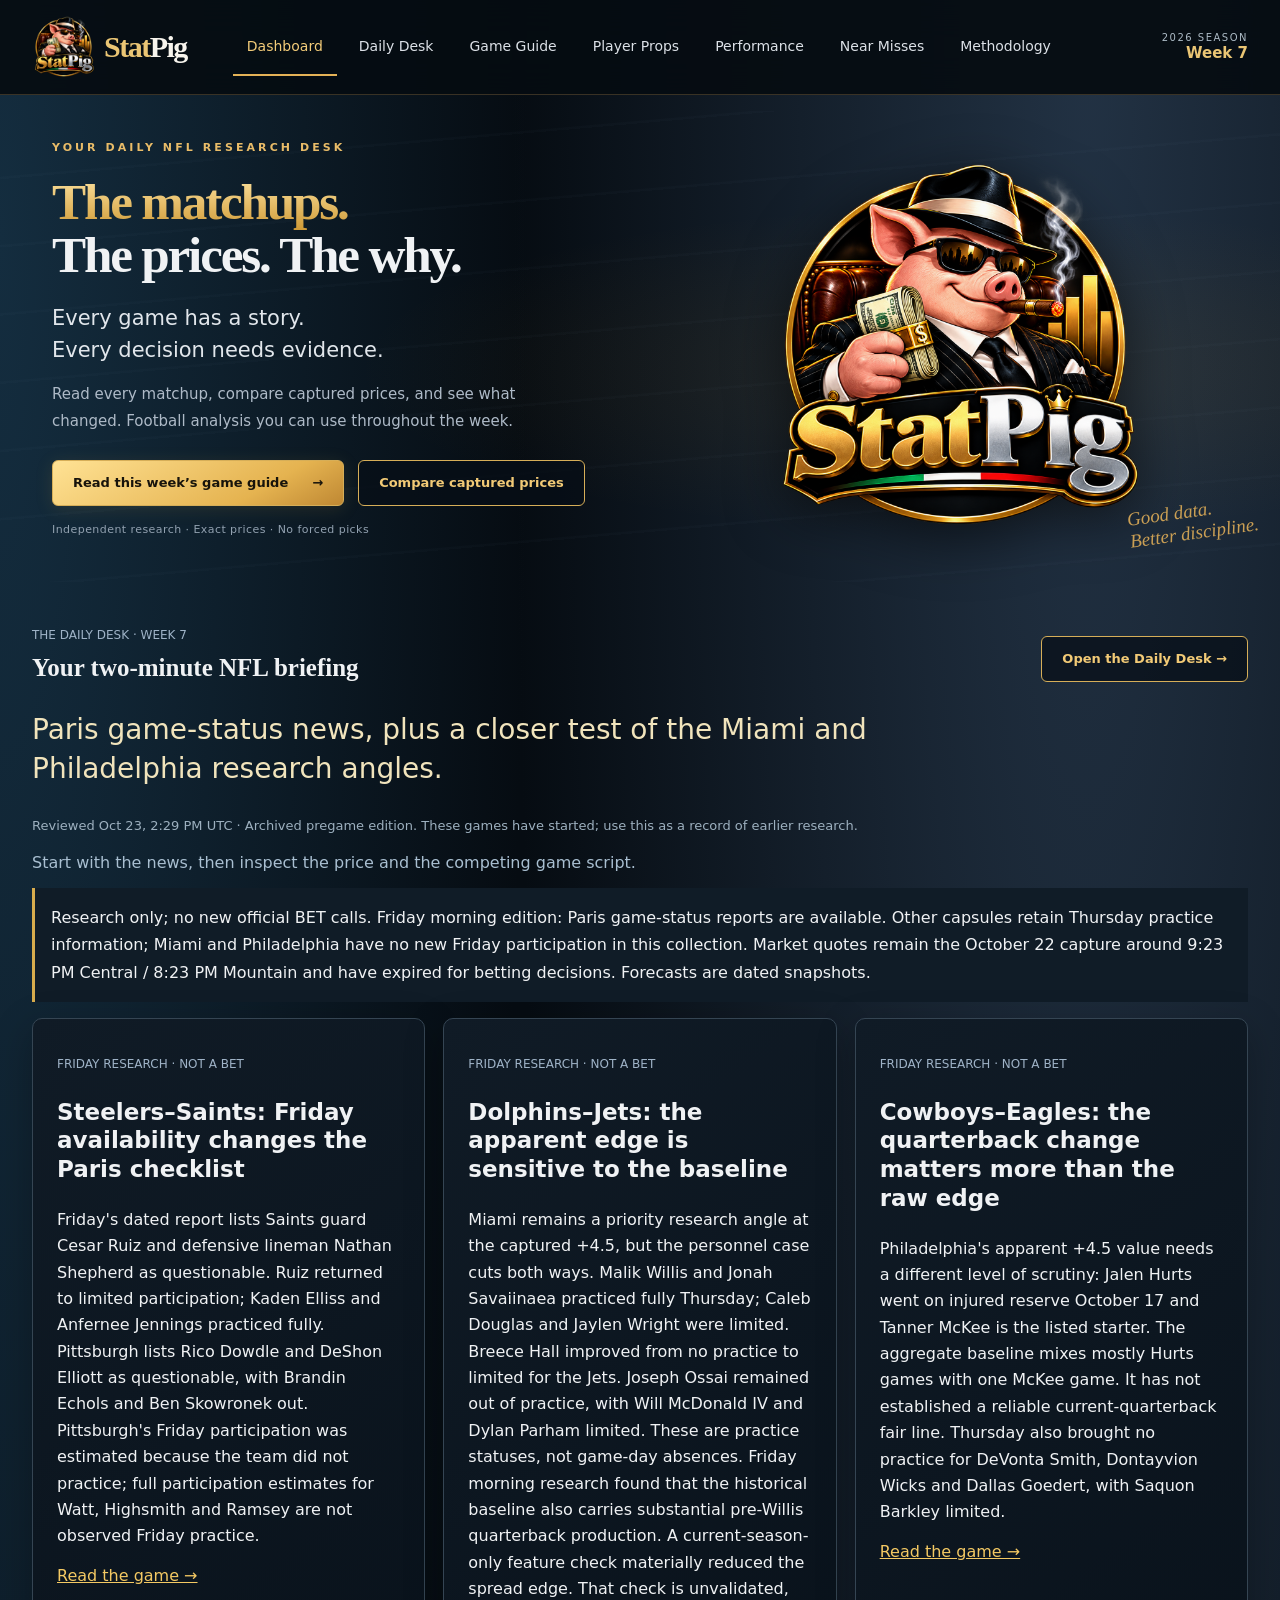
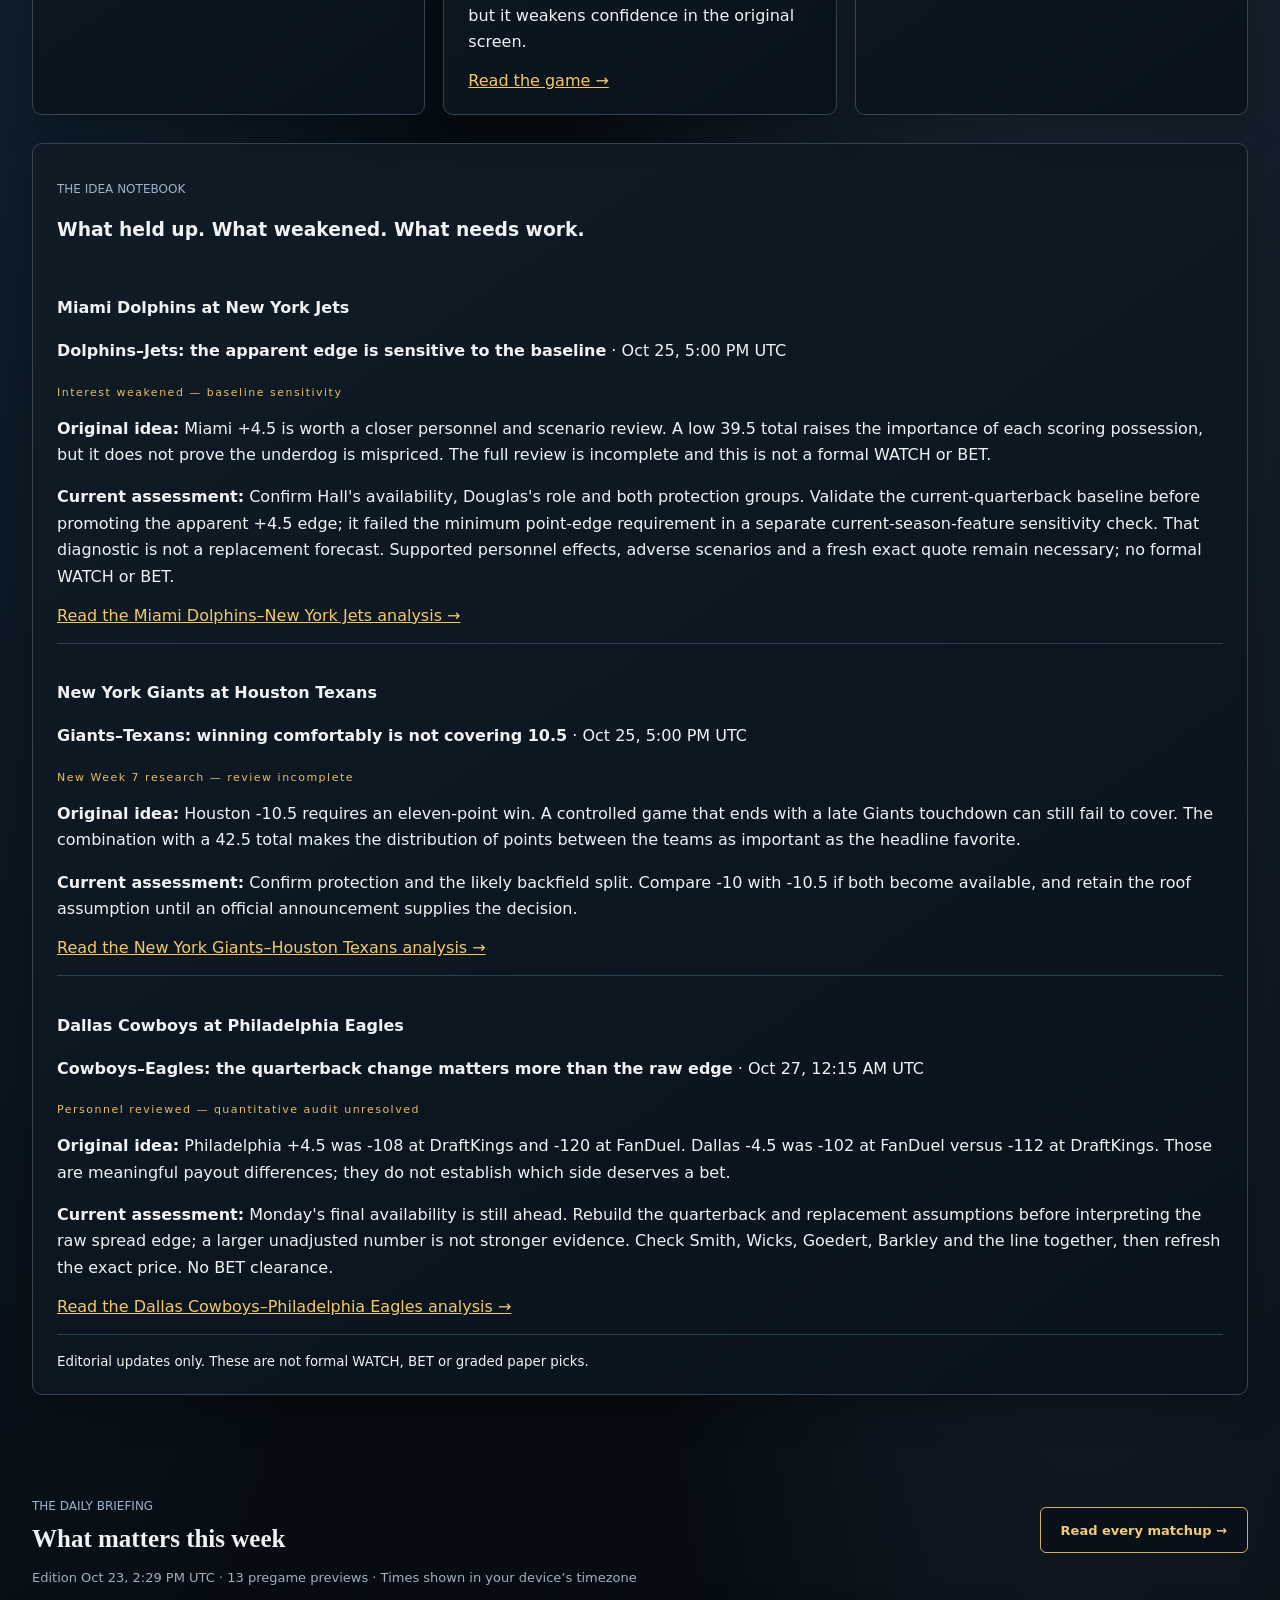
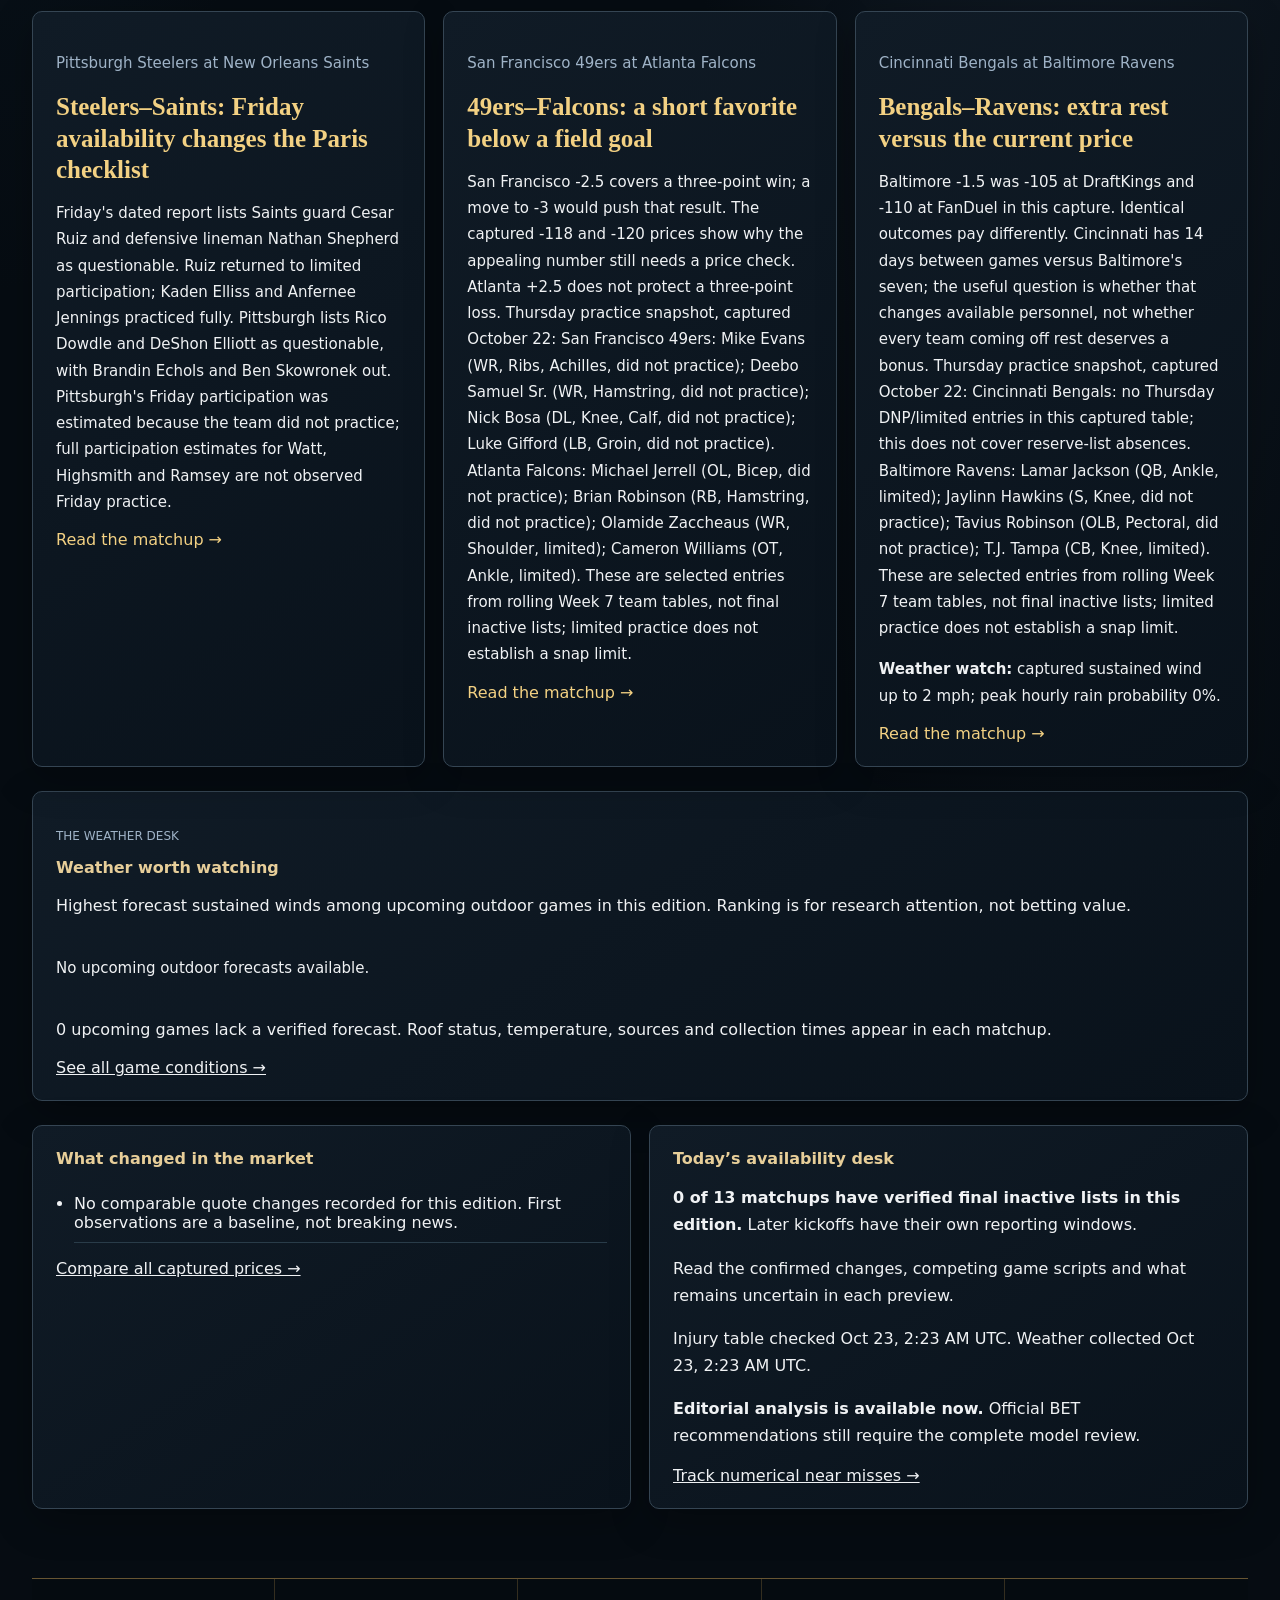
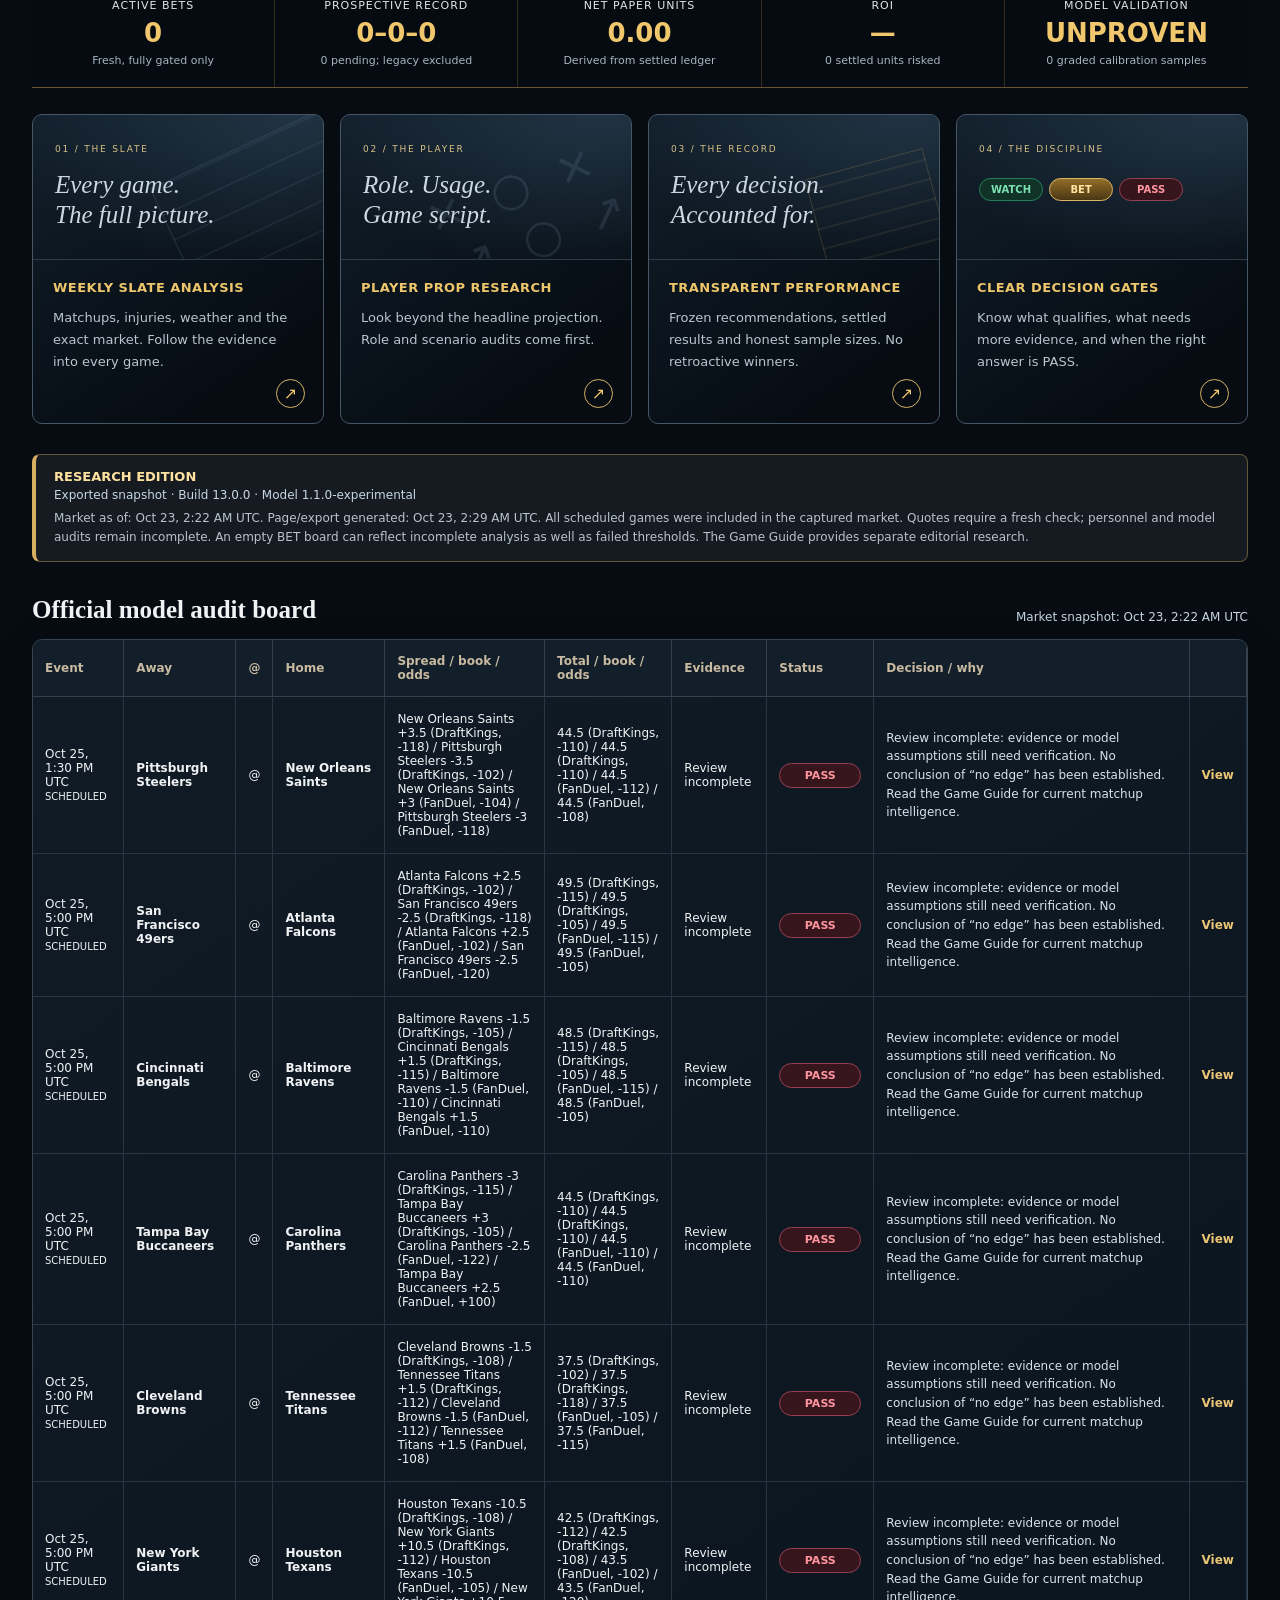
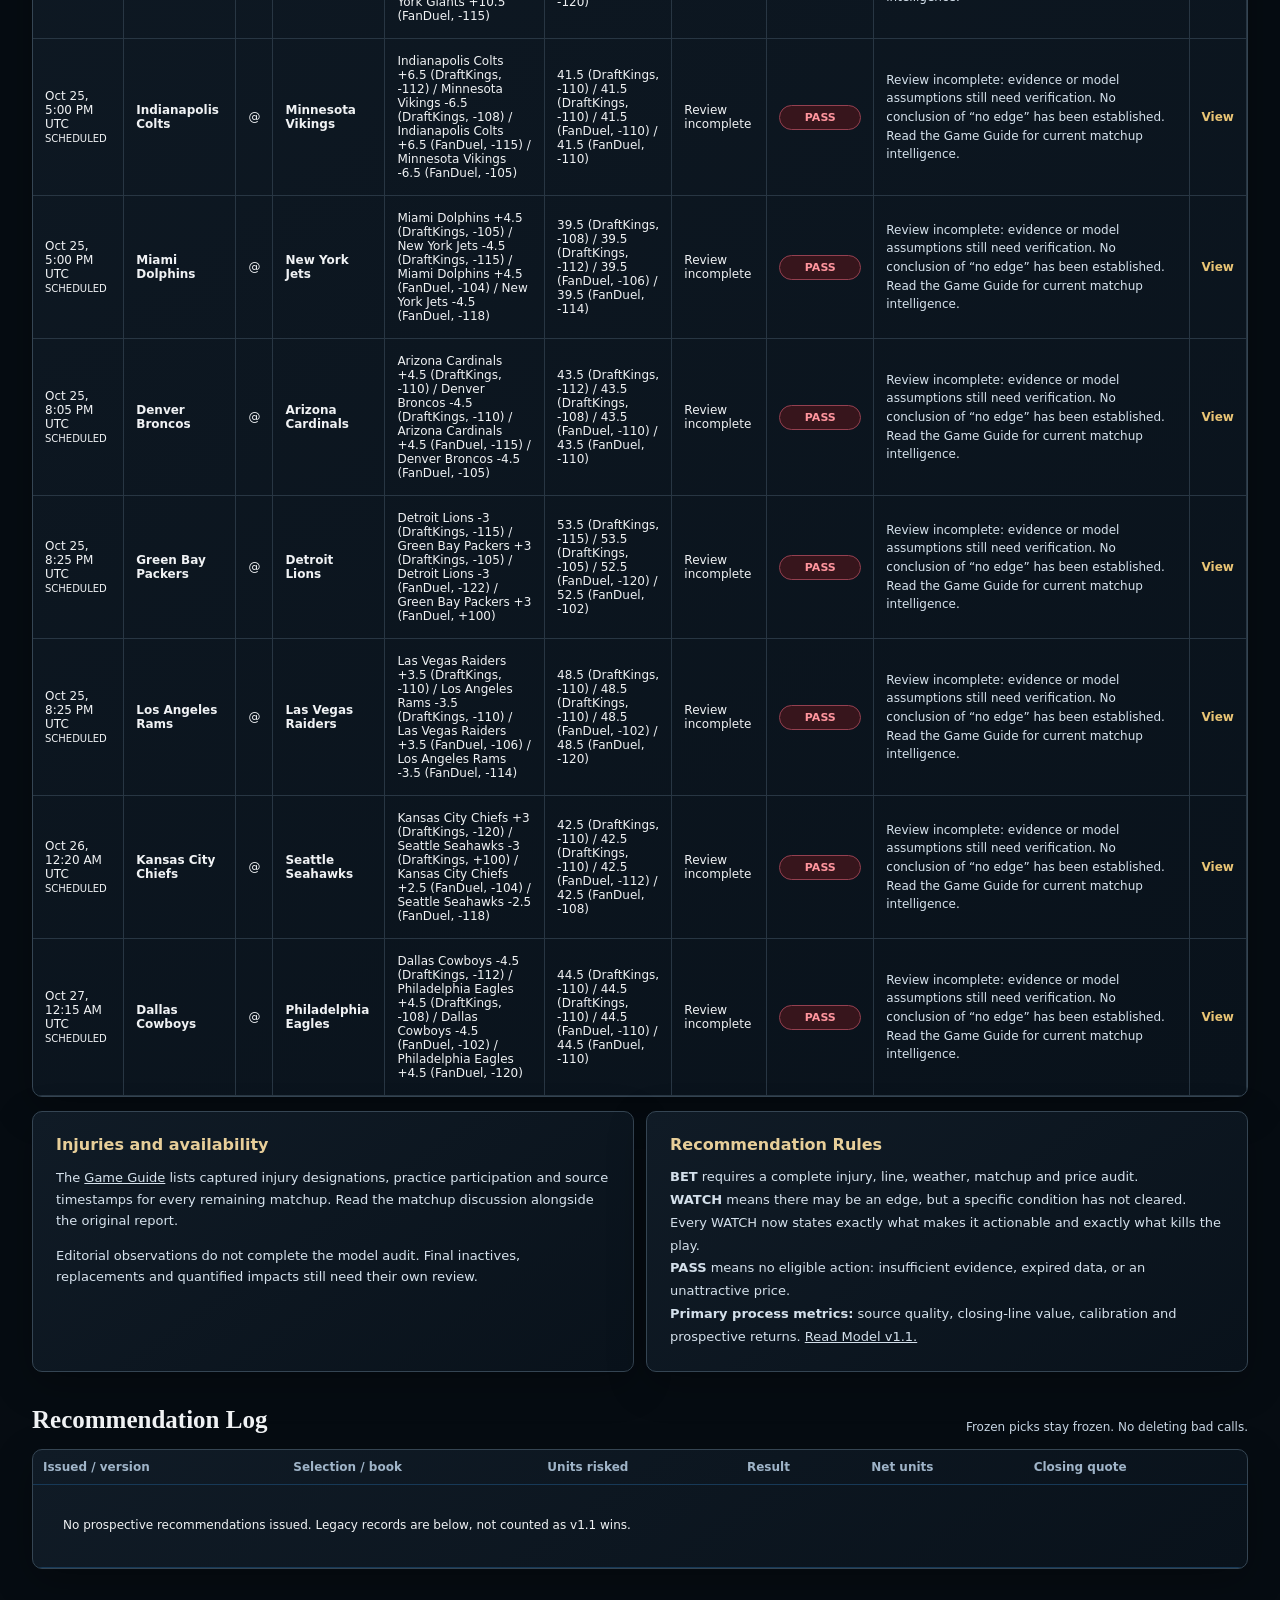
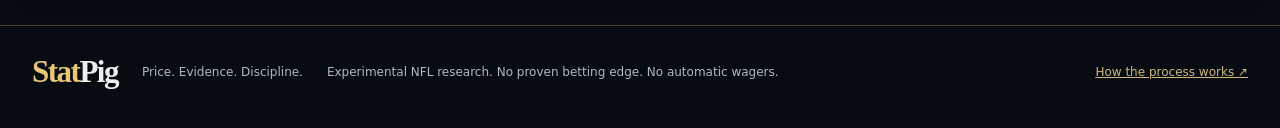
==== commit d35a39f6: "Update Friday availability and research findings Publish the dated Paris game-status report, disting" ====
--- a/index.html
+++ b/index.html
@@ -2,4 +2,4 @@
 <a class="skip-link" href="#main-content">Skip to content</a><header class="topbar"><div class="site-header"><a class="wordmark" href="index.html" aria-label="StatPig home"><img src="statpig-mascot.png" alt="" width="66" height="66"><span>Stat<span>Pig</span></span></a><nav class="nav" aria-label="Main navigation"><a href="index.html" class="active" aria-current="page">Dashboard</a><a href="daily.html">Daily Desk</a><a href="guide.html">Game Guide</a><a href="props.html">Player Props</a><a href="results.html">Performance</a><a href="research.html">Near Misses</a><a href="methodology.html">Methodology</a></nav><div class="weekbox"><span>NFL Research</span><strong>Evidence first</strong></div></div></header>
 <main id="main-content" class="shell"><section class="landing-hero" aria-labelledby="hero-title"><div class="hero-copy"><p class="eyebrow">YOUR DAILY NFL RESEARCH DESK</p><h1 id="hero-title"><span>The matchups.</span><br>The prices. The why.</h1><p class="hero-description">Every game has a story.<br>Every decision needs evidence.</p><p class="hero-summary">Read every matchup, compare captured prices, and see what changed. Football analysis you can use throughout the week.</p><div class="hero-actions"><a class="button-gold" href="guide.html">Read this week’s game guide <span aria-hidden="true">→</span></a><a class="button-outline" href="guide.html#price-desk">Compare captured prices</a></div><p class="hero-footnote">Independent research · Exact prices · No forced picks</p></div><div class="hero-art"><img src="statpig-mascot.png" width="1280" height="1280" alt="StatPig mascot in a black suit and fedora, framed in gold" fetchpriority="high"><span class="art-caption">Good data.<br>Better discipline.</span></div></section><section id="daily-desk" aria-label="Daily news and research"></section><section id="daily-guide" aria-label="Daily NFL briefing"></section><section class="kpis" id="kpis" aria-label="Verified ledger metrics"></section><section class="feature-grid" aria-label="Explore StatPig"><a class="feature-card" href="guide.html"><div class="feature-art field-art" aria-hidden="true"><span>01 / THE SLATE</span><b>Every game.<br>The full picture.</b></div><div class="feature-copy"><h2>Weekly slate analysis</h2><p>Matchups, injuries, weather and the exact market. Follow the evidence into every game.</p><span class="feature-arrow" aria-hidden="true">↗</span></div></a><a class="feature-card" href="props.html"><div class="feature-art play-art" aria-hidden="true"><span>02 / THE PLAYER</span><b>Role. Usage.<br>Game script.</b></div><div class="feature-copy"><h2>Player prop research</h2><p>Look beyond the headline projection. Role and scenario audits come first.</p><span class="feature-arrow" aria-hidden="true">↗</span></div></a><a class="feature-card" href="results.html"><div class="feature-art record-art" aria-hidden="true"><span>03 / THE RECORD</span><b>Every decision.<br>Accounted for.</b></div><div class="feature-copy"><h2>Transparent performance</h2><p>Frozen recommendations, settled results and honest sample sizes. No retroactive winners.</p><span class="feature-arrow" aria-hidden="true">↗</span></div></a><a class="feature-card" href="methodology.html"><div class="feature-art signal-art" aria-hidden="true"><span>04 / THE DISCIPLINE</span><div><i class="status WATCH">WATCH</i><i class="status BET">BET</i><i class="status PASS">PASS</i></div></div><div class="feature-copy"><h2>Clear decision gates</h2><p>Know what qualifies, what needs more evidence, and when the right answer is PASS.</p><span class="feature-arrow" aria-hidden="true">↗</span></div></a></section><section id="card"><div class="section-head"><h2>Official model audit board</h2><div class="updated" id="updated"></div></div><div class="panel table-wrap"><table class="card-table" id="cardTable"></table></div></section>
 <section class="info-grid"><article class="panel mini" id="injuries"><h3>Injuries and availability</h3><div id="injuryList"></div></article><article class="panel mini" id="process"><h3>Recommendation Rules</h3><div style="font-size:13px;line-height:1.75;color:#d4e0eb"><b>BET</b> requires a complete injury, line, weather, matchup and price audit.<br><b>WATCH</b> means there may be an edge, but a specific condition has not cleared. Every WATCH now states exactly what makes it actionable and exactly what kills the play.<br><b>PASS</b> means no eligible action: insufficient evidence, expired data, or an unattractive price.<br><b>Primary process metrics:</b> source quality, closing-line value, calibration and prospective returns. <a href="methodology.html">Read Model v1.1.</a></div></article></section>
-<section id="results"><div class="section-head"><h2>Recommendation Log</h2><div class="updated">Frozen picks stay frozen. No deleting bad calls.</div></div><div class="panel table-wrap"><table class="log-table" id="logTable"></table></div></section></main><footer class="footer" id="about"><a class="footer-brand" href="index.html">Stat<span>Pig</span></a><p>Price. Evidence. Discipline.</p><p class="fineprint">Experimental NFL research. No proven betting edge. No automatic wagers.</p><a href="methodology.html">How the process works ↗</a></footer><script src="config.js?v=13"></script><script src="data.js?v=20261022-injuries"></script><script src="shared.js?v=17-week3-desk"></script><script src="app.js?v=17-week3-desk"></script><script src="guide-data.js?v=20261022-injuries"></script><script src="weather.js?v=19-notebook"></script><script src="guide.js?v=18-weather"></script><script src="daily-data.js?v=20261022-injuries"></script><script src="daily.js?v=20261022-injuries"></script></body></html>
+<section id="results"><div class="section-head"><h2>Recommendation Log</h2><div class="updated">Frozen picks stay frozen. No deleting bad calls.</div></div><div class="panel table-wrap"><table class="log-table" id="logTable"></table></div></section></main><footer class="footer" id="about"><a class="footer-brand" href="index.html">Stat<span>Pig</span></a><p>Price. Evidence. Discipline.</p><p class="fineprint">Experimental NFL research. No proven betting edge. No automatic wagers.</p><a href="methodology.html">How the process works ↗</a></footer><script src="config.js?v=13"></script><script src="data.js?v=20261023-friday"></script><script src="shared.js?v=17-week3-desk"></script><script src="app.js?v=17-week3-desk"></script><script src="guide-data.js?v=20261023-friday"></script><script src="weather.js?v=19-notebook"></script><script src="guide.js?v=18-weather"></script><script src="daily-data.js?v=20261023-friday"></script><script src="daily.js?v=20261023-friday"></script></body></html>
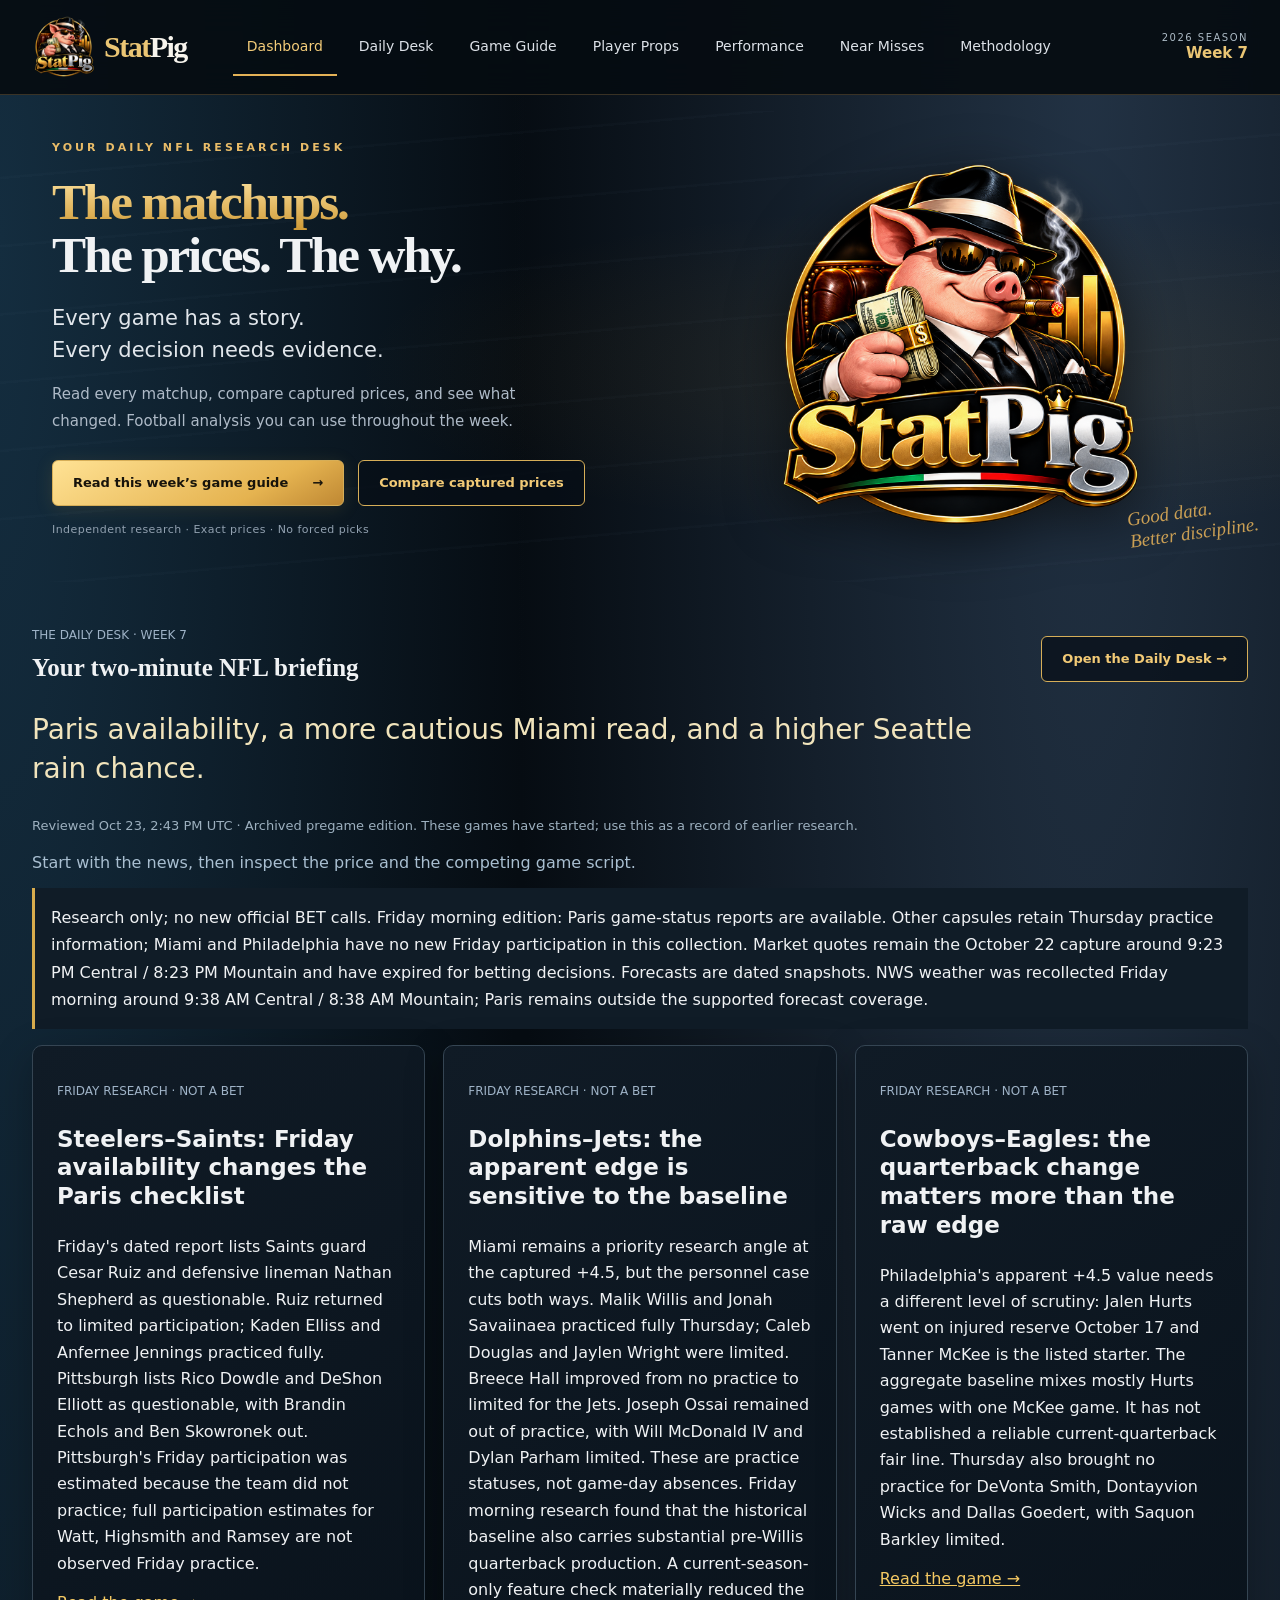
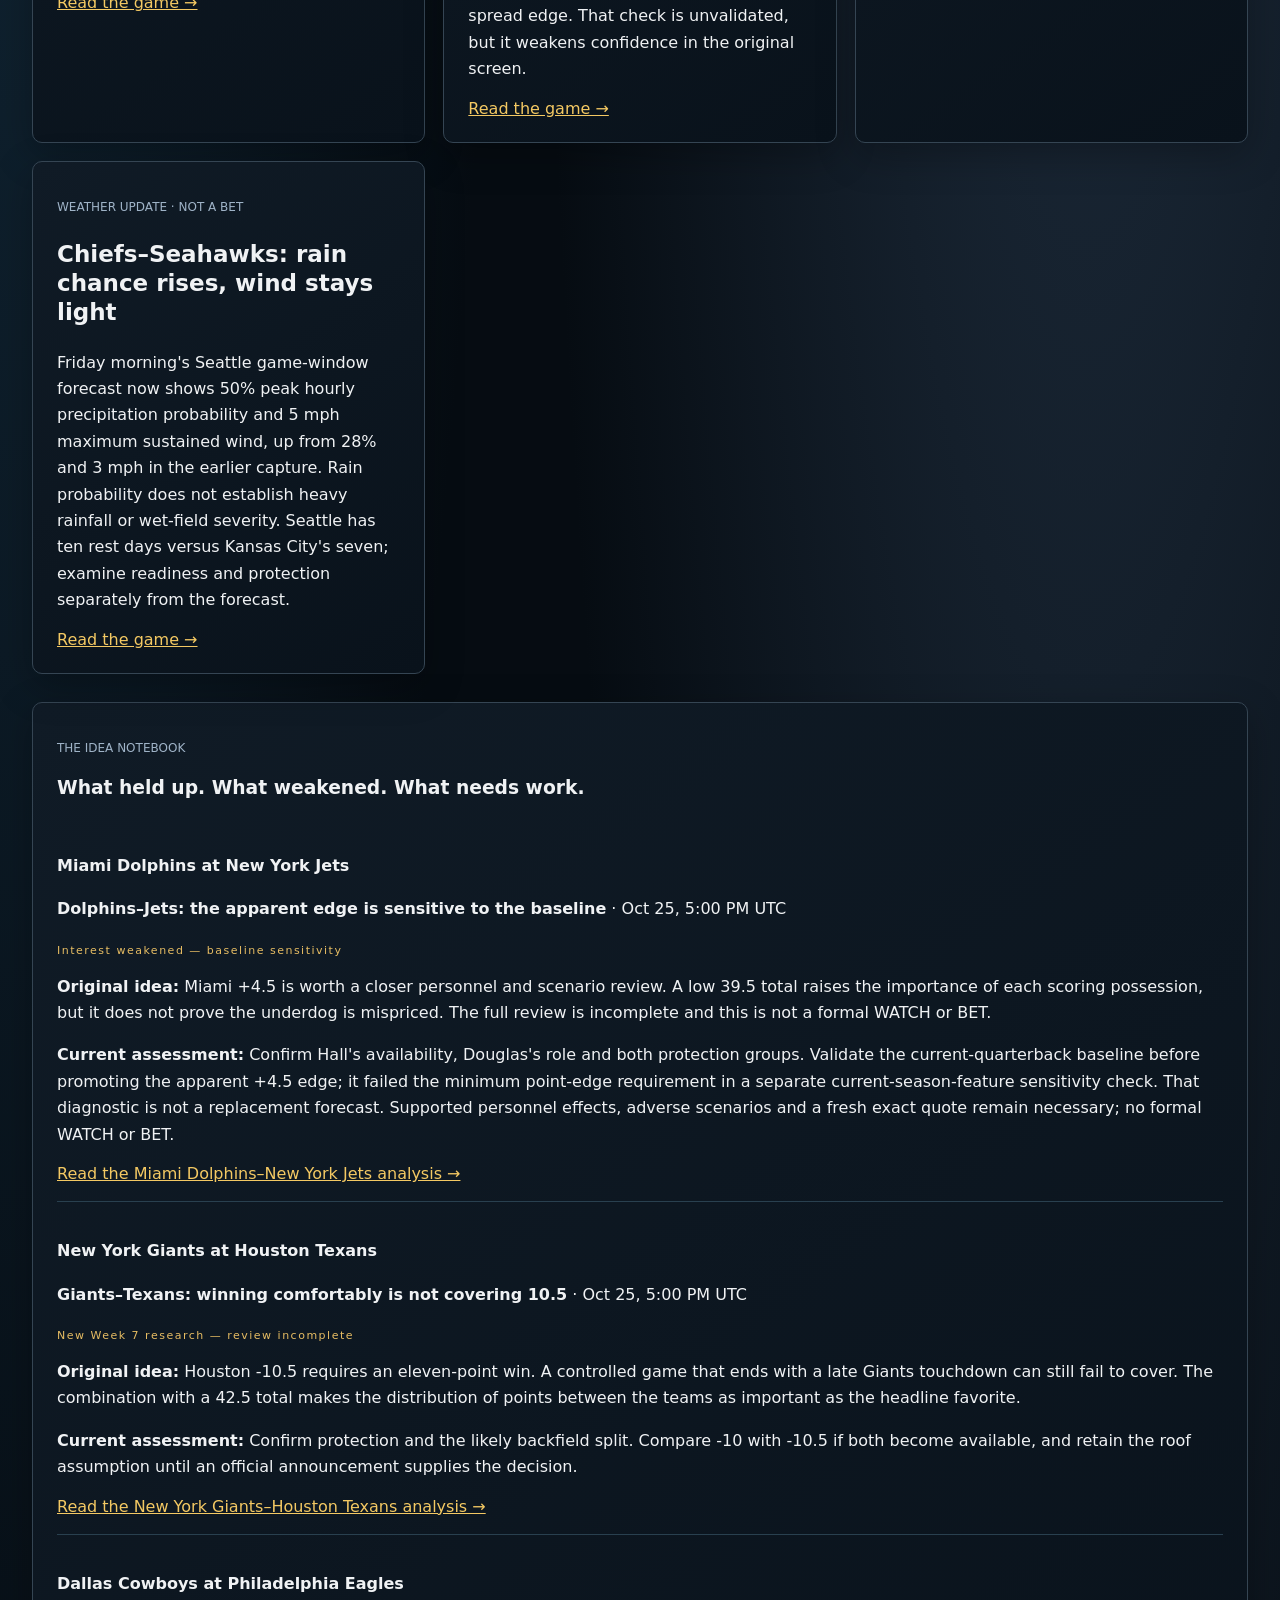
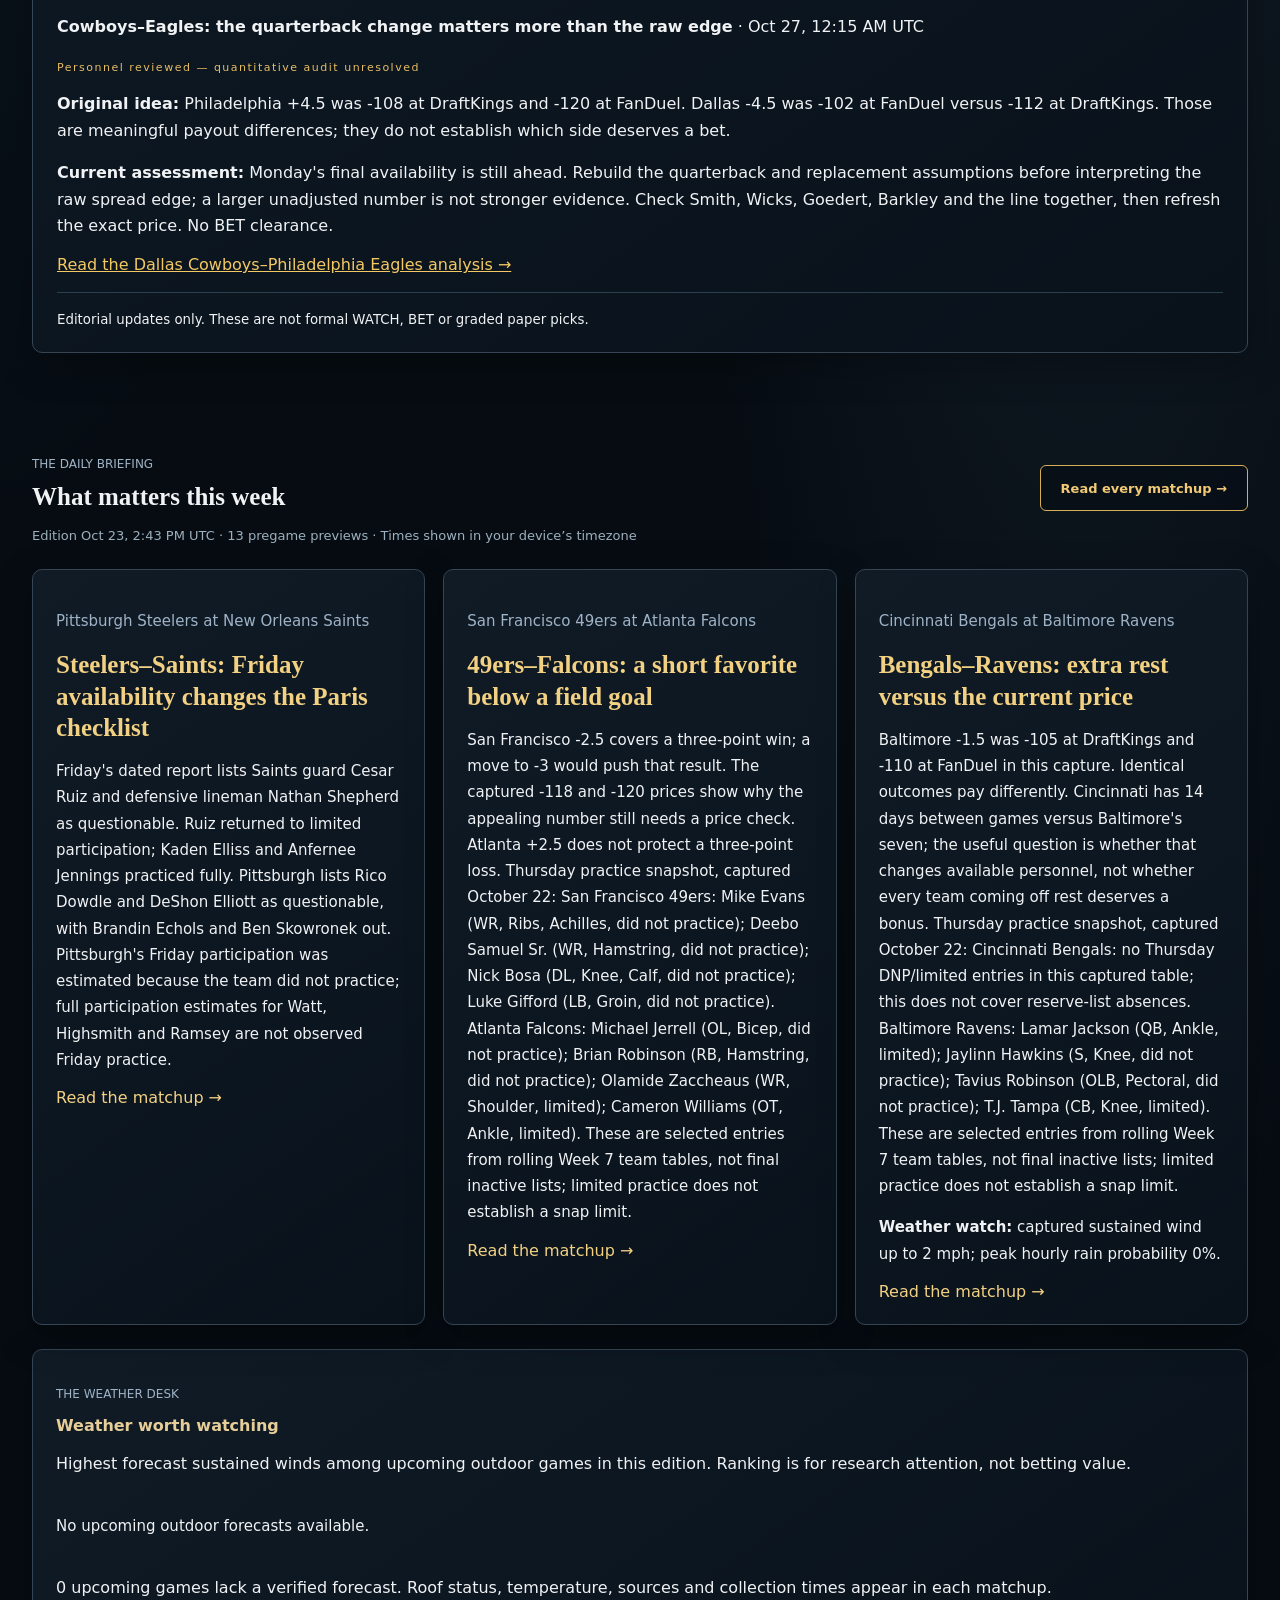
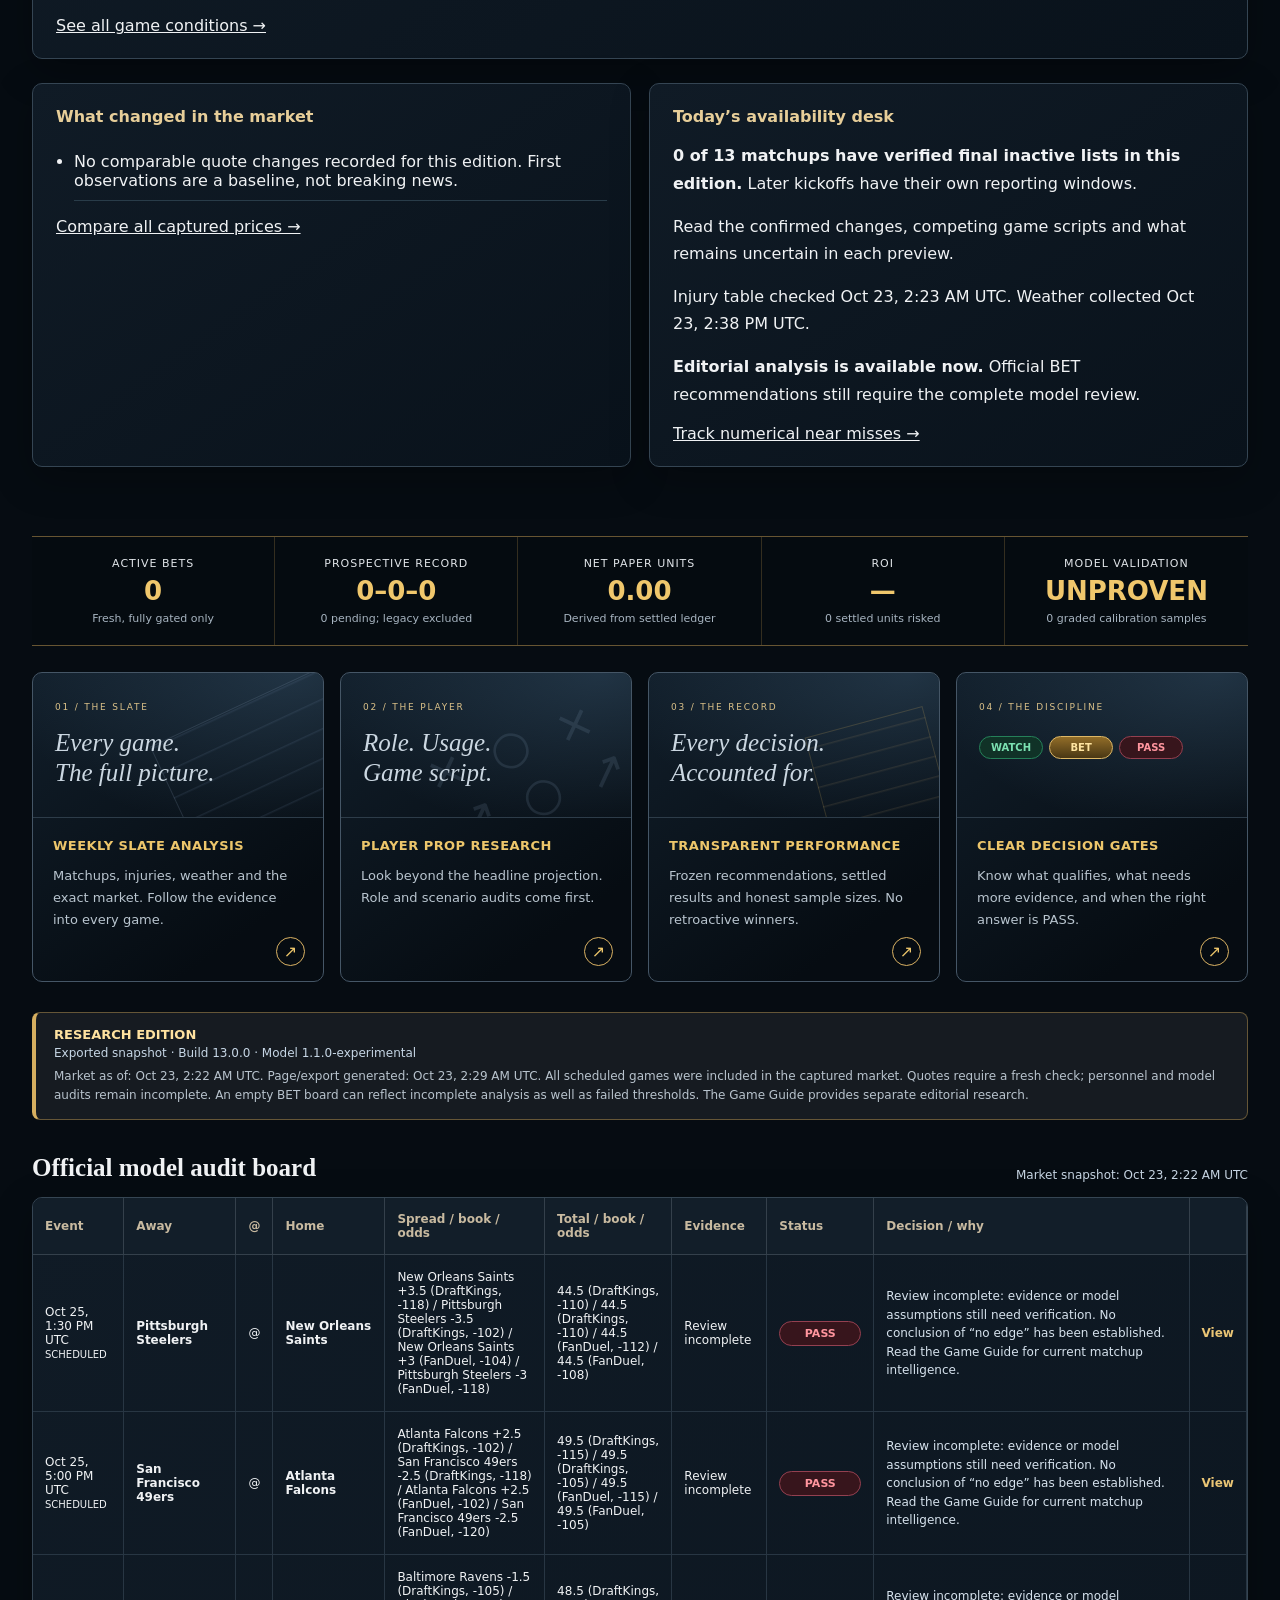
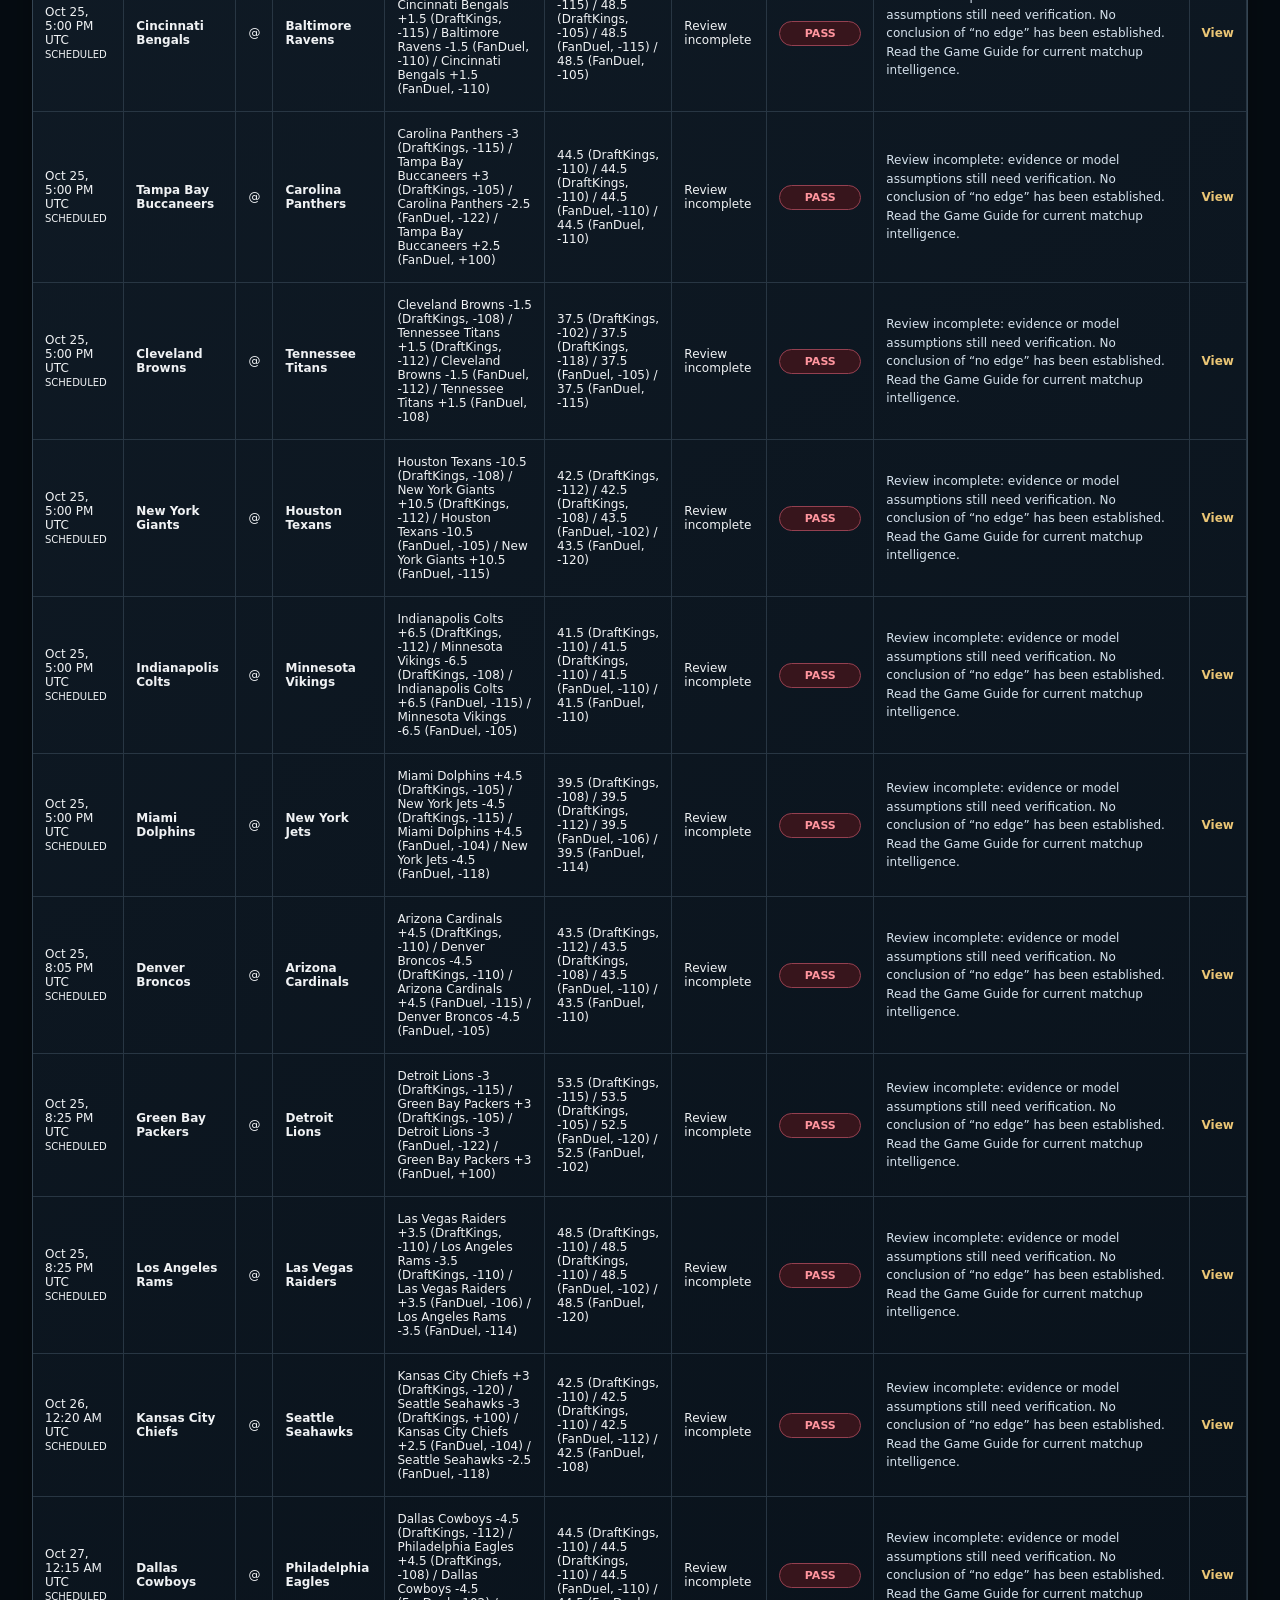
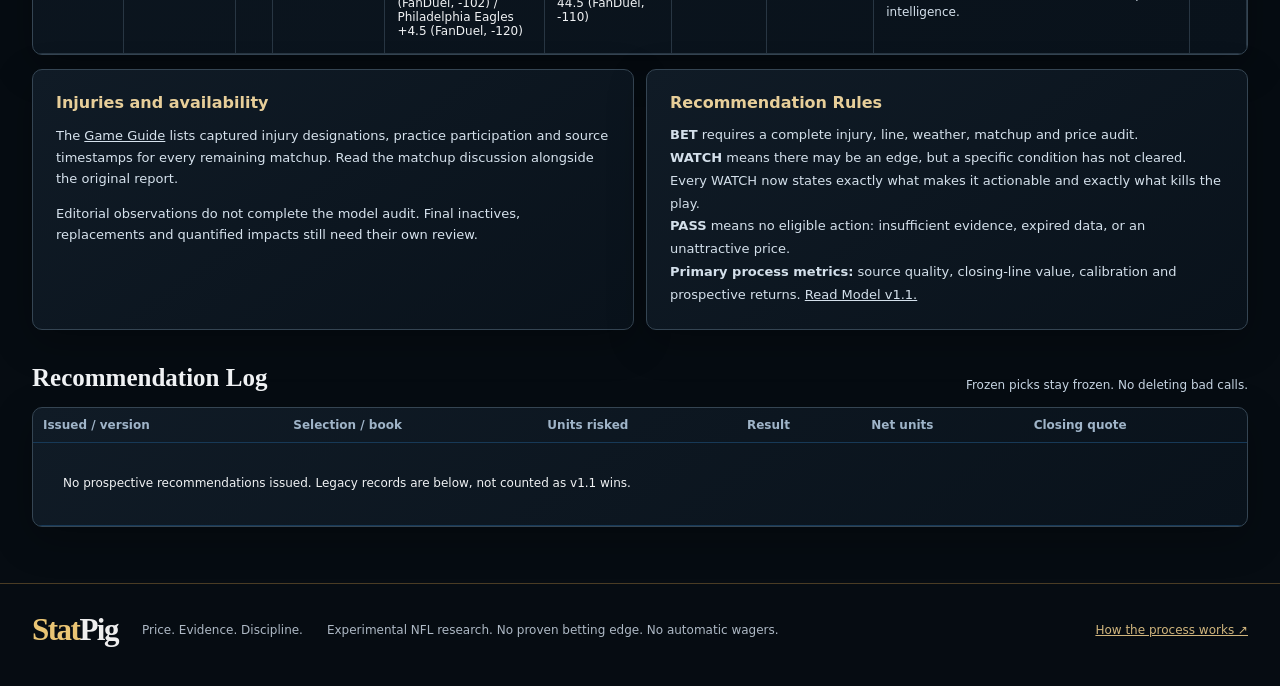
==== commit 3a8251aa: "Refresh Friday stadium forecasts and Seattle context Refresh the 12 supported stadium forecasts with" ====
--- a/index.html
+++ b/index.html
@@ -2,4 +2,4 @@
 <a class="skip-link" href="#main-content">Skip to content</a><header class="topbar"><div class="site-header"><a class="wordmark" href="index.html" aria-label="StatPig home"><img src="statpig-mascot.png" alt="" width="66" height="66"><span>Stat<span>Pig</span></span></a><nav class="nav" aria-label="Main navigation"><a href="index.html" class="active" aria-current="page">Dashboard</a><a href="daily.html">Daily Desk</a><a href="guide.html">Game Guide</a><a href="props.html">Player Props</a><a href="results.html">Performance</a><a href="research.html">Near Misses</a><a href="methodology.html">Methodology</a></nav><div class="weekbox"><span>NFL Research</span><strong>Evidence first</strong></div></div></header>
 <main id="main-content" class="shell"><section class="landing-hero" aria-labelledby="hero-title"><div class="hero-copy"><p class="eyebrow">YOUR DAILY NFL RESEARCH DESK</p><h1 id="hero-title"><span>The matchups.</span><br>The prices. The why.</h1><p class="hero-description">Every game has a story.<br>Every decision needs evidence.</p><p class="hero-summary">Read every matchup, compare captured prices, and see what changed. Football analysis you can use throughout the week.</p><div class="hero-actions"><a class="button-gold" href="guide.html">Read this week’s game guide <span aria-hidden="true">→</span></a><a class="button-outline" href="guide.html#price-desk">Compare captured prices</a></div><p class="hero-footnote">Independent research · Exact prices · No forced picks</p></div><div class="hero-art"><img src="statpig-mascot.png" width="1280" height="1280" alt="StatPig mascot in a black suit and fedora, framed in gold" fetchpriority="high"><span class="art-caption">Good data.<br>Better discipline.</span></div></section><section id="daily-desk" aria-label="Daily news and research"></section><section id="daily-guide" aria-label="Daily NFL briefing"></section><section class="kpis" id="kpis" aria-label="Verified ledger metrics"></section><section class="feature-grid" aria-label="Explore StatPig"><a class="feature-card" href="guide.html"><div class="feature-art field-art" aria-hidden="true"><span>01 / THE SLATE</span><b>Every game.<br>The full picture.</b></div><div class="feature-copy"><h2>Weekly slate analysis</h2><p>Matchups, injuries, weather and the exact market. Follow the evidence into every game.</p><span class="feature-arrow" aria-hidden="true">↗</span></div></a><a class="feature-card" href="props.html"><div class="feature-art play-art" aria-hidden="true"><span>02 / THE PLAYER</span><b>Role. Usage.<br>Game script.</b></div><div class="feature-copy"><h2>Player prop research</h2><p>Look beyond the headline projection. Role and scenario audits come first.</p><span class="feature-arrow" aria-hidden="true">↗</span></div></a><a class="feature-card" href="results.html"><div class="feature-art record-art" aria-hidden="true"><span>03 / THE RECORD</span><b>Every decision.<br>Accounted for.</b></div><div class="feature-copy"><h2>Transparent performance</h2><p>Frozen recommendations, settled results and honest sample sizes. No retroactive winners.</p><span class="feature-arrow" aria-hidden="true">↗</span></div></a><a class="feature-card" href="methodology.html"><div class="feature-art signal-art" aria-hidden="true"><span>04 / THE DISCIPLINE</span><div><i class="status WATCH">WATCH</i><i class="status BET">BET</i><i class="status PASS">PASS</i></div></div><div class="feature-copy"><h2>Clear decision gates</h2><p>Know what qualifies, what needs more evidence, and when the right answer is PASS.</p><span class="feature-arrow" aria-hidden="true">↗</span></div></a></section><section id="card"><div class="section-head"><h2>Official model audit board</h2><div class="updated" id="updated"></div></div><div class="panel table-wrap"><table class="card-table" id="cardTable"></table></div></section>
 <section class="info-grid"><article class="panel mini" id="injuries"><h3>Injuries and availability</h3><div id="injuryList"></div></article><article class="panel mini" id="process"><h3>Recommendation Rules</h3><div style="font-size:13px;line-height:1.75;color:#d4e0eb"><b>BET</b> requires a complete injury, line, weather, matchup and price audit.<br><b>WATCH</b> means there may be an edge, but a specific condition has not cleared. Every WATCH now states exactly what makes it actionable and exactly what kills the play.<br><b>PASS</b> means no eligible action: insufficient evidence, expired data, or an unattractive price.<br><b>Primary process metrics:</b> source quality, closing-line value, calibration and prospective returns. <a href="methodology.html">Read Model v1.1.</a></div></article></section>
-<section id="results"><div class="section-head"><h2>Recommendation Log</h2><div class="updated">Frozen picks stay frozen. No deleting bad calls.</div></div><div class="panel table-wrap"><table class="log-table" id="logTable"></table></div></section></main><footer class="footer" id="about"><a class="footer-brand" href="index.html">Stat<span>Pig</span></a><p>Price. Evidence. Discipline.</p><p class="fineprint">Experimental NFL research. No proven betting edge. No automatic wagers.</p><a href="methodology.html">How the process works ↗</a></footer><script src="config.js?v=13"></script><script src="data.js?v=20261023-friday"></script><script src="shared.js?v=17-week3-desk"></script><script src="app.js?v=17-week3-desk"></script><script src="guide-data.js?v=20261023-friday"></script><script src="weather.js?v=19-notebook"></script><script src="guide.js?v=18-weather"></script><script src="daily-data.js?v=20261023-friday"></script><script src="daily.js?v=20261023-friday"></script></body></html>
+<section id="results"><div class="section-head"><h2>Recommendation Log</h2><div class="updated">Frozen picks stay frozen. No deleting bad calls.</div></div><div class="panel table-wrap"><table class="log-table" id="logTable"></table></div></section></main><footer class="footer" id="about"><a class="footer-brand" href="index.html">Stat<span>Pig</span></a><p>Price. Evidence. Discipline.</p><p class="fineprint">Experimental NFL research. No proven betting edge. No automatic wagers.</p><a href="methodology.html">How the process works ↗</a></footer><script src="config.js?v=13"></script><script src="data.js?v=20261023-weather"></script><script src="shared.js?v=17-week3-desk"></script><script src="app.js?v=17-week3-desk"></script><script src="guide-data.js?v=20261023-weather"></script><script src="weather.js?v=19-notebook"></script><script src="guide.js?v=18-weather"></script><script src="daily-data.js?v=20261023-weather"></script><script src="daily.js?v=20261023-weather"></script></body></html>
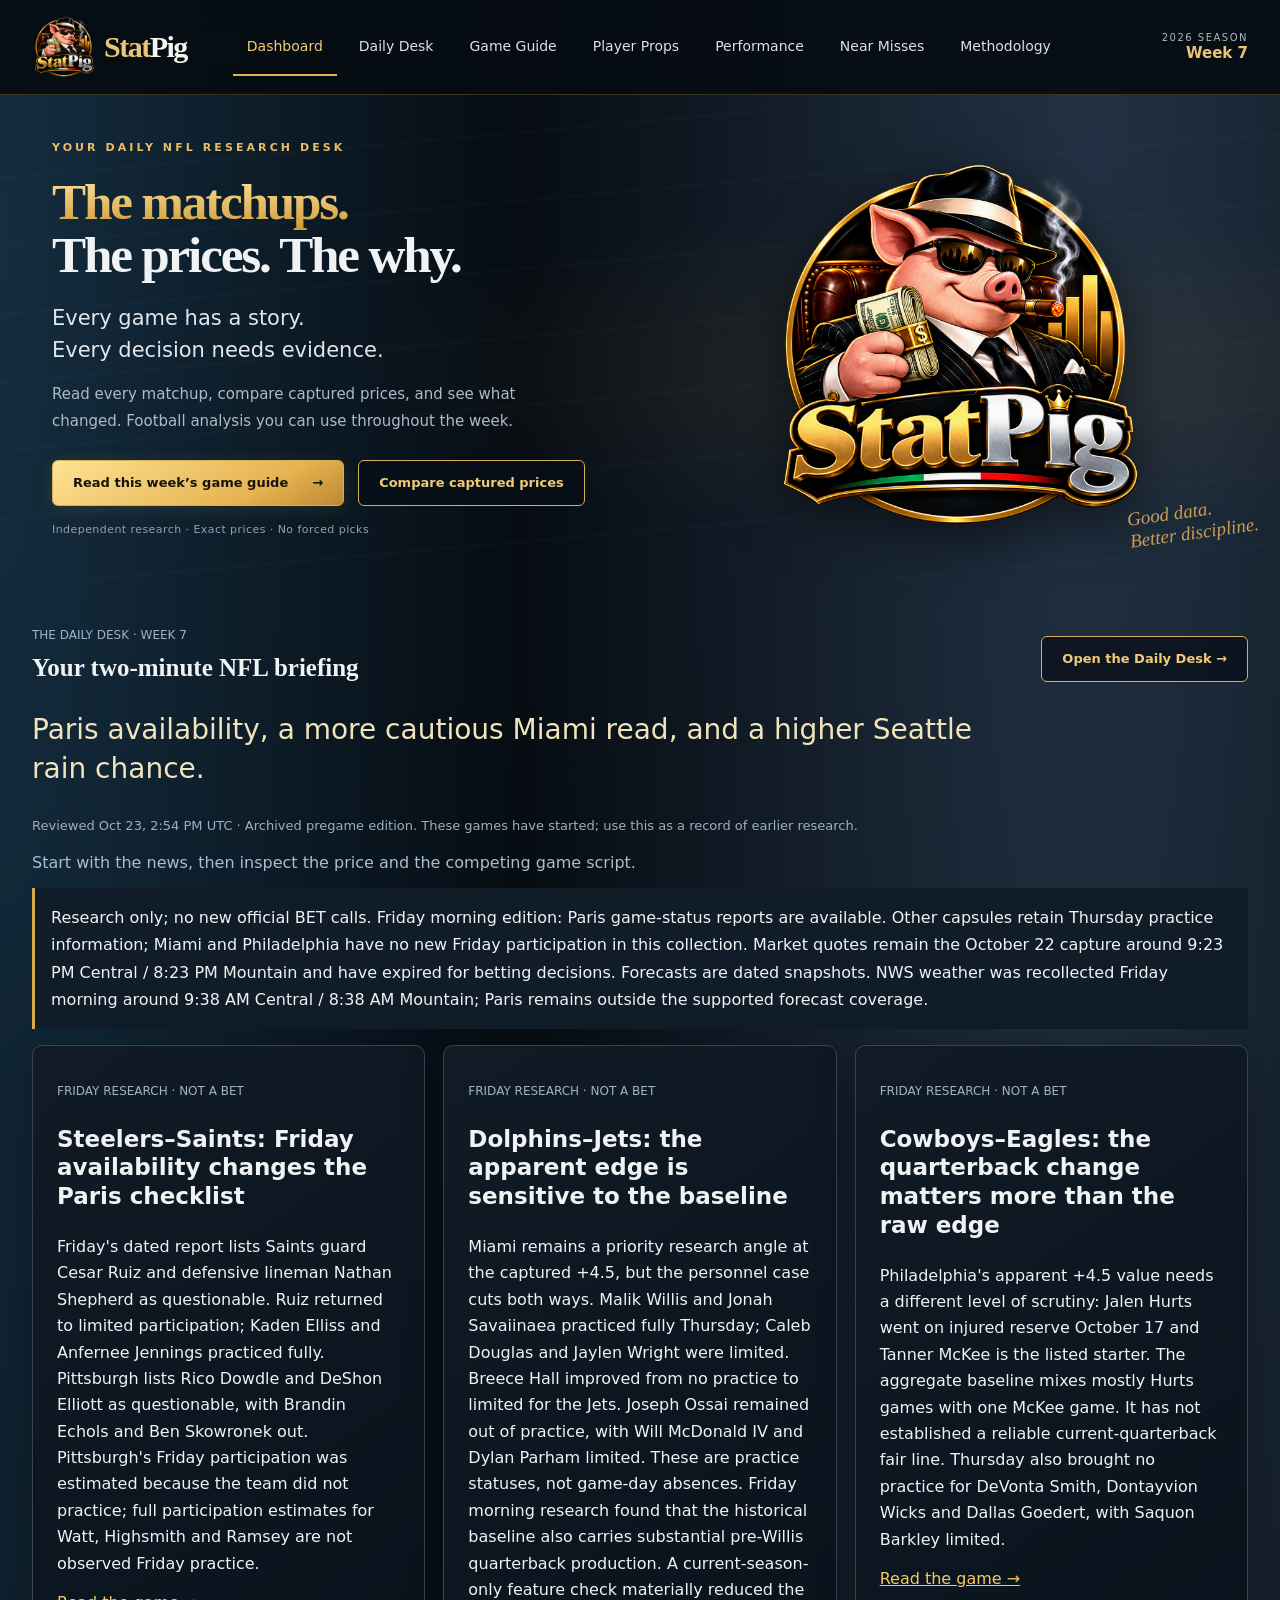
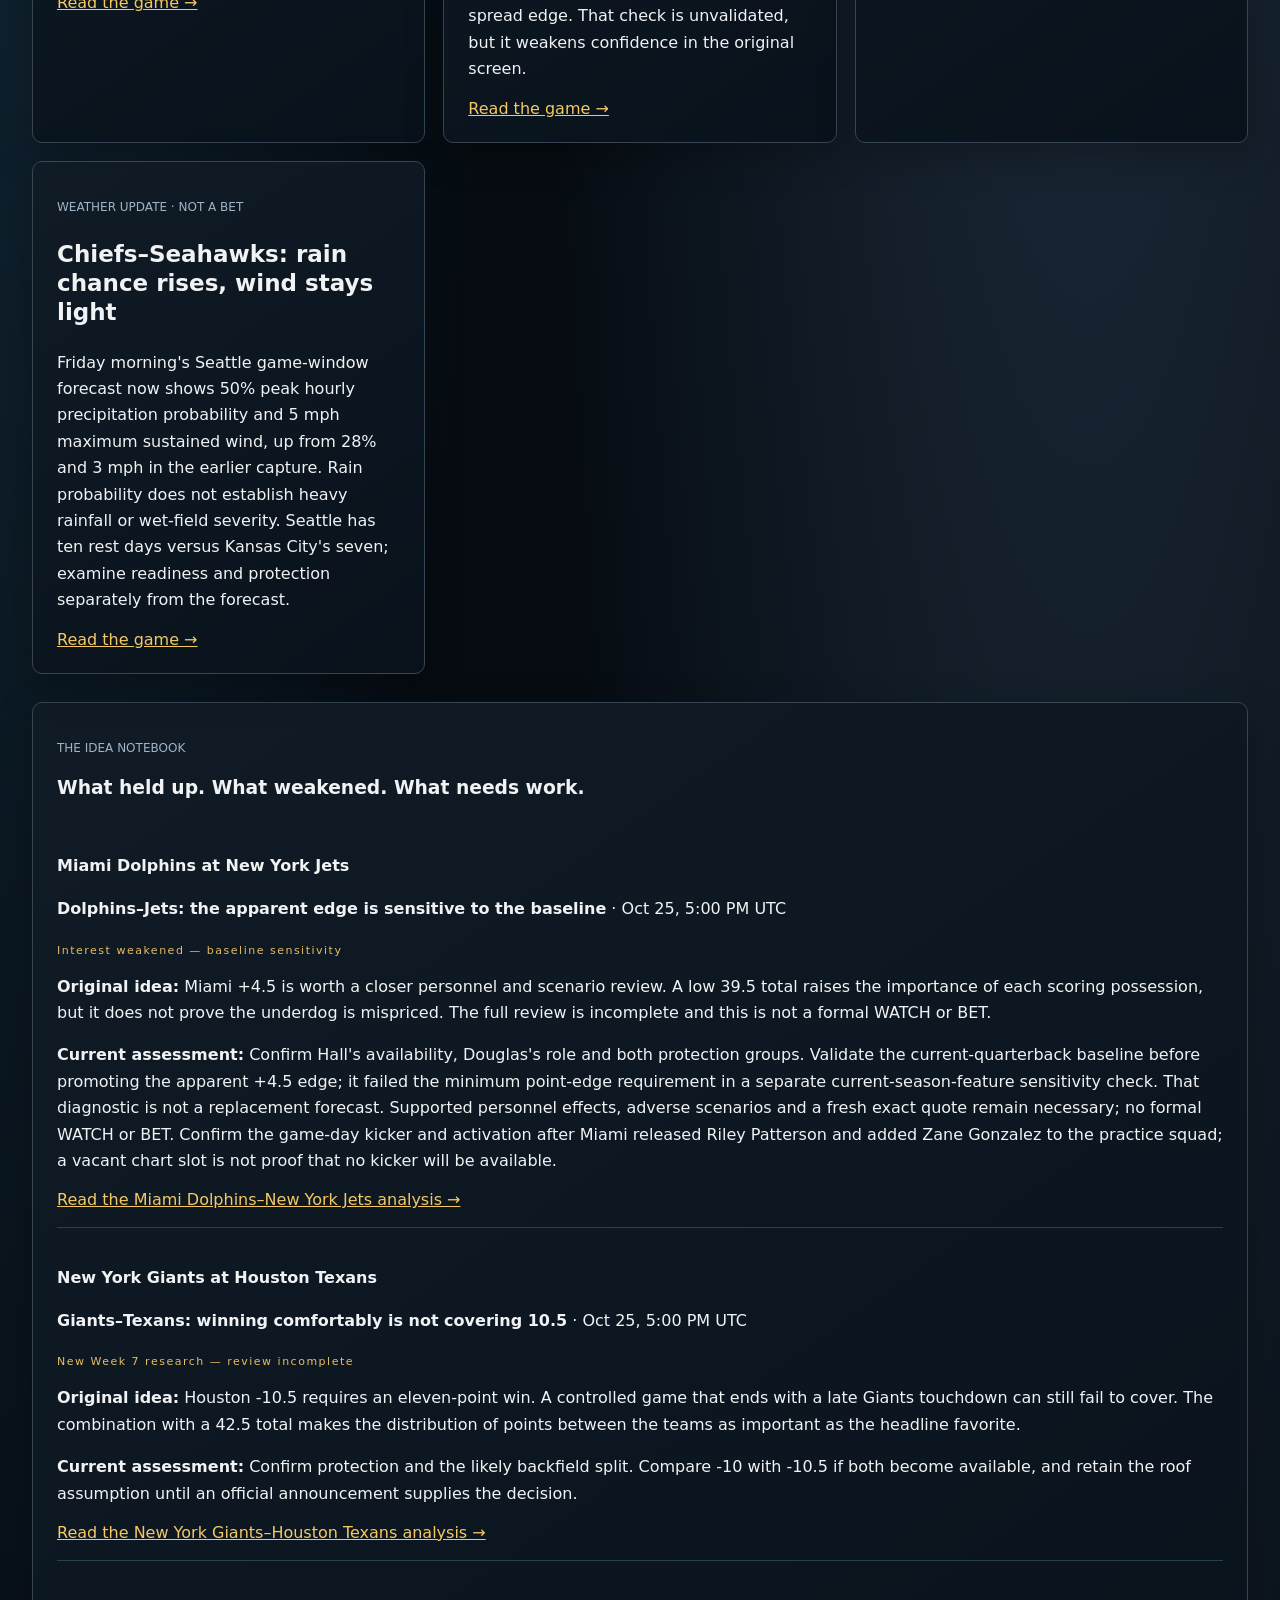
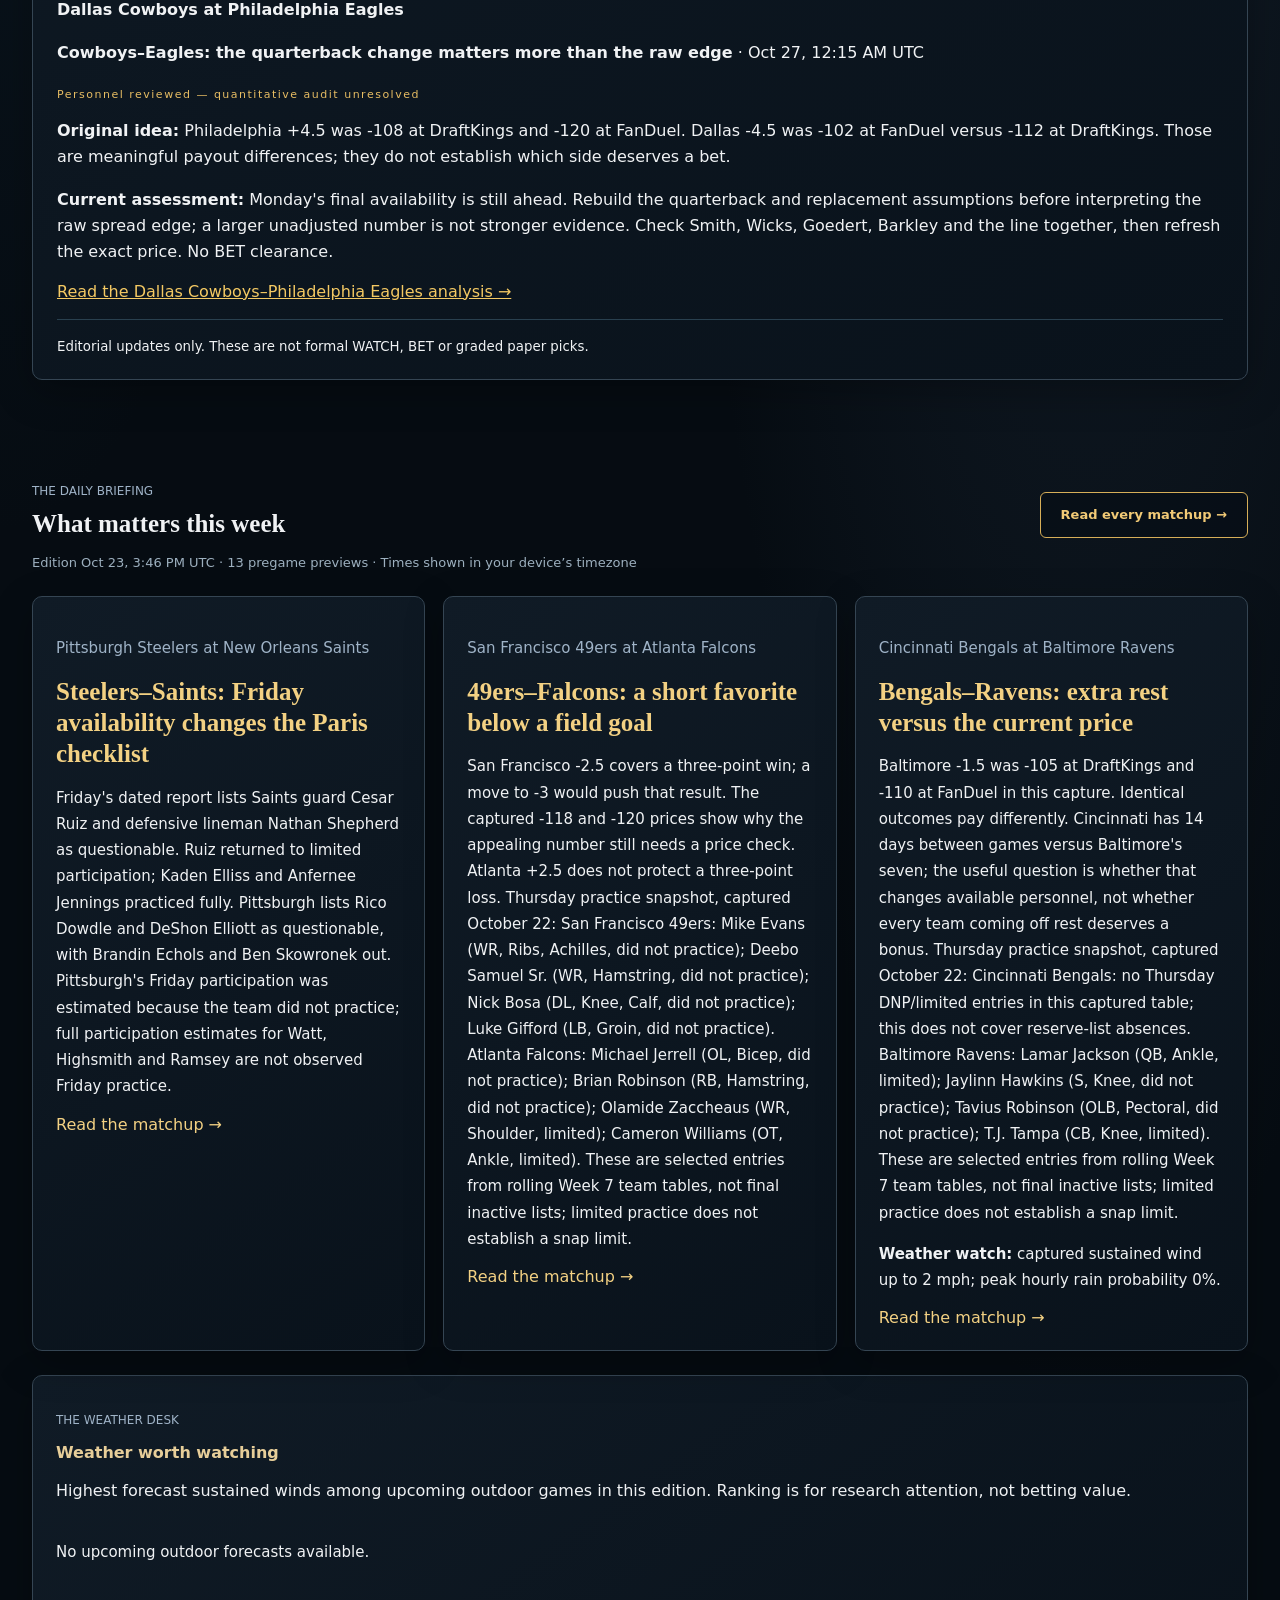
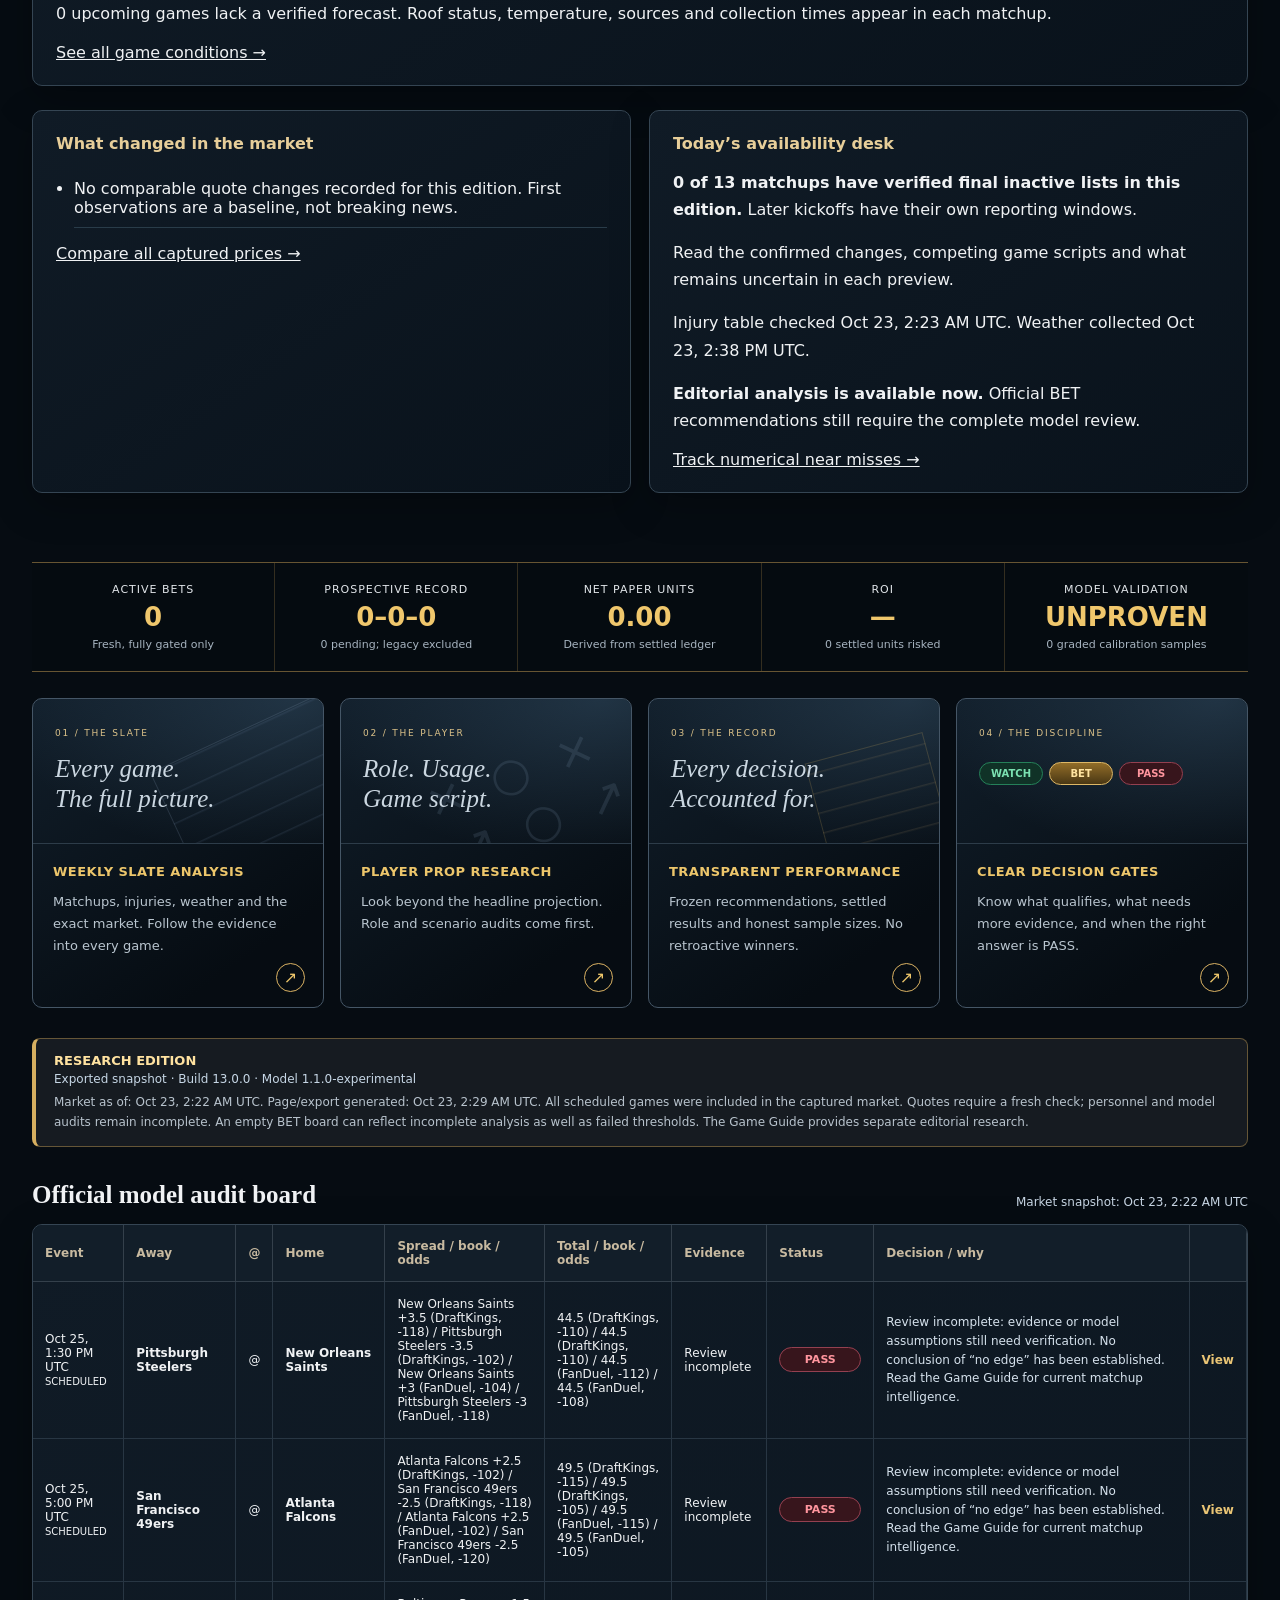
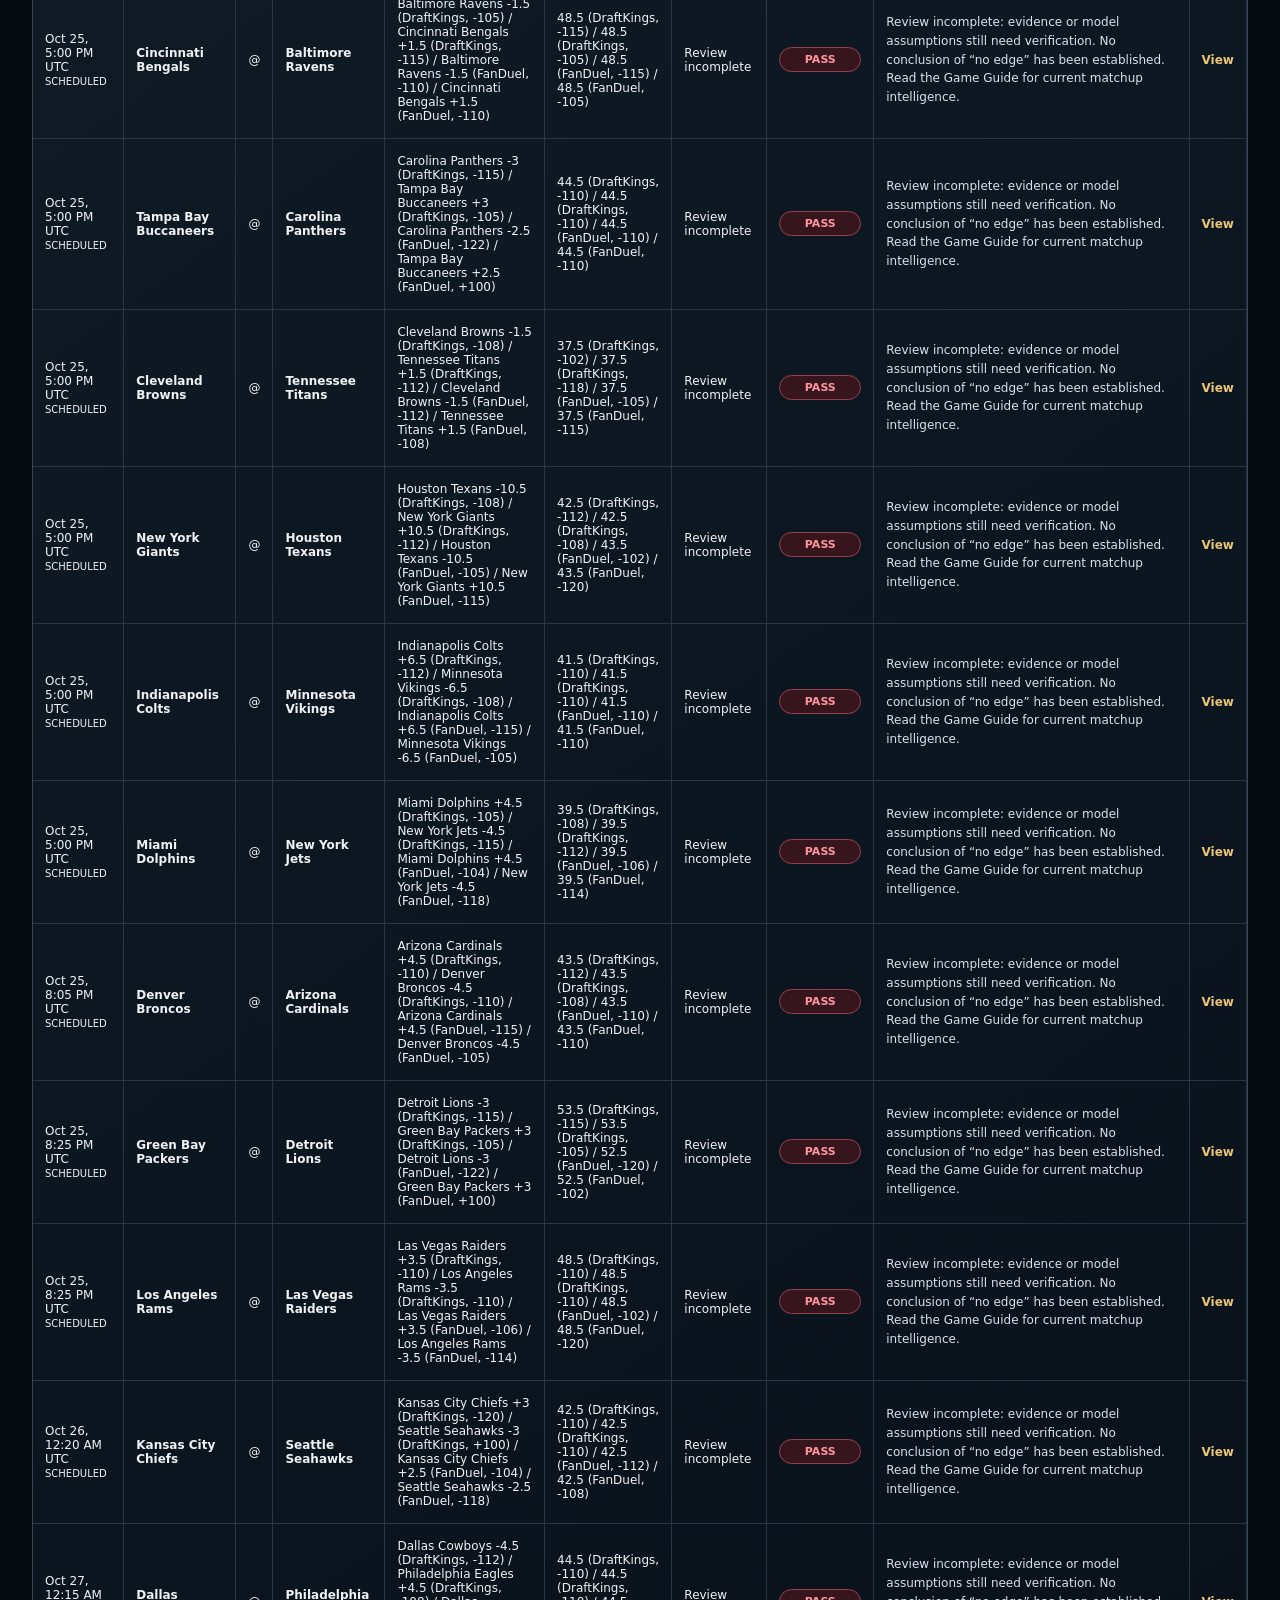
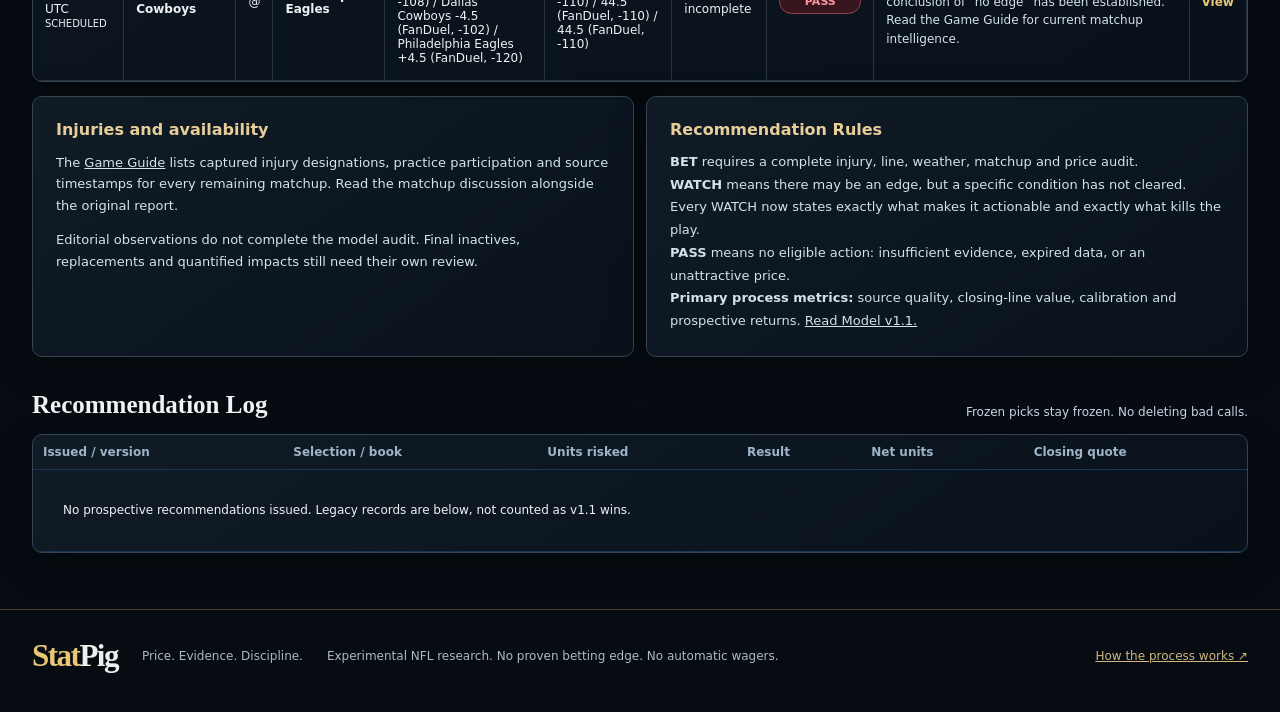
==== commit 743a7825: "Add score-state passing tendencies to every game capsule Show current-season passing rates when ahea" ====
--- a/index.html
+++ b/index.html
@@ -2,4 +2,4 @@
 <a class="skip-link" href="#main-content">Skip to content</a><header class="topbar"><div class="site-header"><a class="wordmark" href="index.html" aria-label="StatPig home"><img src="statpig-mascot.png" alt="" width="66" height="66"><span>Stat<span>Pig</span></span></a><nav class="nav" aria-label="Main navigation"><a href="index.html" class="active" aria-current="page">Dashboard</a><a href="daily.html">Daily Desk</a><a href="guide.html">Game Guide</a><a href="props.html">Player Props</a><a href="results.html">Performance</a><a href="research.html">Near Misses</a><a href="methodology.html">Methodology</a></nav><div class="weekbox"><span>NFL Research</span><strong>Evidence first</strong></div></div></header>
 <main id="main-content" class="shell"><section class="landing-hero" aria-labelledby="hero-title"><div class="hero-copy"><p class="eyebrow">YOUR DAILY NFL RESEARCH DESK</p><h1 id="hero-title"><span>The matchups.</span><br>The prices. The why.</h1><p class="hero-description">Every game has a story.<br>Every decision needs evidence.</p><p class="hero-summary">Read every matchup, compare captured prices, and see what changed. Football analysis you can use throughout the week.</p><div class="hero-actions"><a class="button-gold" href="guide.html">Read this week’s game guide <span aria-hidden="true">→</span></a><a class="button-outline" href="guide.html#price-desk">Compare captured prices</a></div><p class="hero-footnote">Independent research · Exact prices · No forced picks</p></div><div class="hero-art"><img src="statpig-mascot.png" width="1280" height="1280" alt="StatPig mascot in a black suit and fedora, framed in gold" fetchpriority="high"><span class="art-caption">Good data.<br>Better discipline.</span></div></section><section id="daily-desk" aria-label="Daily news and research"></section><section id="daily-guide" aria-label="Daily NFL briefing"></section><section class="kpis" id="kpis" aria-label="Verified ledger metrics"></section><section class="feature-grid" aria-label="Explore StatPig"><a class="feature-card" href="guide.html"><div class="feature-art field-art" aria-hidden="true"><span>01 / THE SLATE</span><b>Every game.<br>The full picture.</b></div><div class="feature-copy"><h2>Weekly slate analysis</h2><p>Matchups, injuries, weather and the exact market. Follow the evidence into every game.</p><span class="feature-arrow" aria-hidden="true">↗</span></div></a><a class="feature-card" href="props.html"><div class="feature-art play-art" aria-hidden="true"><span>02 / THE PLAYER</span><b>Role. Usage.<br>Game script.</b></div><div class="feature-copy"><h2>Player prop research</h2><p>Look beyond the headline projection. Role and scenario audits come first.</p><span class="feature-arrow" aria-hidden="true">↗</span></div></a><a class="feature-card" href="results.html"><div class="feature-art record-art" aria-hidden="true"><span>03 / THE RECORD</span><b>Every decision.<br>Accounted for.</b></div><div class="feature-copy"><h2>Transparent performance</h2><p>Frozen recommendations, settled results and honest sample sizes. No retroactive winners.</p><span class="feature-arrow" aria-hidden="true">↗</span></div></a><a class="feature-card" href="methodology.html"><div class="feature-art signal-art" aria-hidden="true"><span>04 / THE DISCIPLINE</span><div><i class="status WATCH">WATCH</i><i class="status BET">BET</i><i class="status PASS">PASS</i></div></div><div class="feature-copy"><h2>Clear decision gates</h2><p>Know what qualifies, what needs more evidence, and when the right answer is PASS.</p><span class="feature-arrow" aria-hidden="true">↗</span></div></a></section><section id="card"><div class="section-head"><h2>Official model audit board</h2><div class="updated" id="updated"></div></div><div class="panel table-wrap"><table class="card-table" id="cardTable"></table></div></section>
 <section class="info-grid"><article class="panel mini" id="injuries"><h3>Injuries and availability</h3><div id="injuryList"></div></article><article class="panel mini" id="process"><h3>Recommendation Rules</h3><div style="font-size:13px;line-height:1.75;color:#d4e0eb"><b>BET</b> requires a complete injury, line, weather, matchup and price audit.<br><b>WATCH</b> means there may be an edge, but a specific condition has not cleared. Every WATCH now states exactly what makes it actionable and exactly what kills the play.<br><b>PASS</b> means no eligible action: insufficient evidence, expired data, or an unattractive price.<br><b>Primary process metrics:</b> source quality, closing-line value, calibration and prospective returns. <a href="methodology.html">Read Model v1.1.</a></div></article></section>
-<section id="results"><div class="section-head"><h2>Recommendation Log</h2><div class="updated">Frozen picks stay frozen. No deleting bad calls.</div></div><div class="panel table-wrap"><table class="log-table" id="logTable"></table></div></section></main><footer class="footer" id="about"><a class="footer-brand" href="index.html">Stat<span>Pig</span></a><p>Price. Evidence. Discipline.</p><p class="fineprint">Experimental NFL research. No proven betting edge. No automatic wagers.</p><a href="methodology.html">How the process works ↗</a></footer><script src="config.js?v=13"></script><script src="data.js?v=20261023-weather"></script><script src="shared.js?v=17-week3-desk"></script><script src="app.js?v=17-week3-desk"></script><script src="guide-data.js?v=20261023-weather"></script><script src="weather.js?v=19-notebook"></script><script src="guide.js?v=18-weather"></script><script src="daily-data.js?v=20261023-weather"></script><script src="daily.js?v=20261023-weather"></script></body></html>
+<section id="results"><div class="section-head"><h2>Recommendation Log</h2><div class="updated">Frozen picks stay frozen. No deleting bad calls.</div></div><div class="panel table-wrap"><table class="log-table" id="logTable"></table></div></section></main><footer class="footer" id="about"><a class="footer-brand" href="index.html">Stat<span>Pig</span></a><p>Price. Evidence. Discipline.</p><p class="fineprint">Experimental NFL research. No proven betting edge. No automatic wagers.</p><a href="methodology.html">How the process works ↗</a></footer><script src="config.js?v=13"></script><script src="data.js?v=20261023-weather"></script><script src="shared.js?v=17-week3-desk"></script><script src="app.js?v=17-week3-desk"></script><script src="guide-data.js?v=20261023-script"></script><script src="weather.js?v=19-notebook"></script><script src="guide.js?v=20261023-script"></script><script src="daily-data.js?v=20261023-weather"></script><script src="daily.js?v=20261023-weather"></script></body></html>
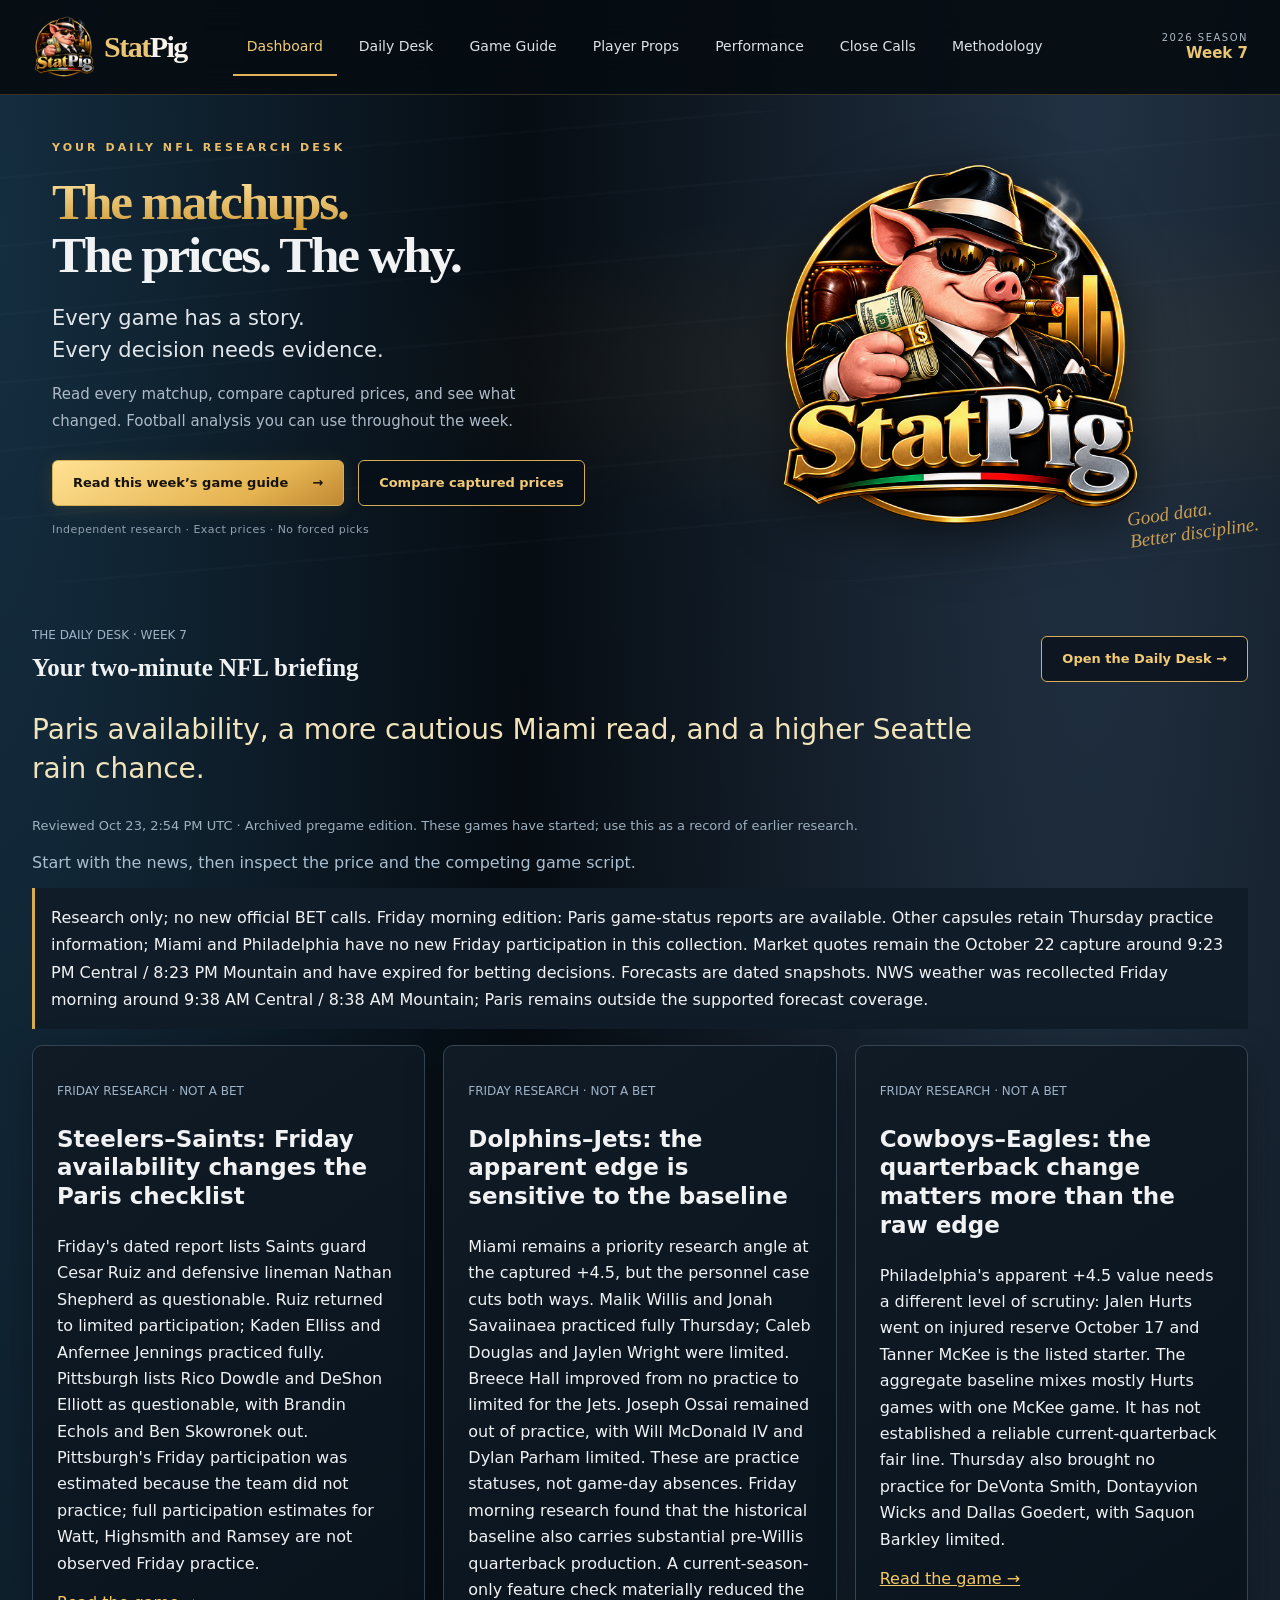
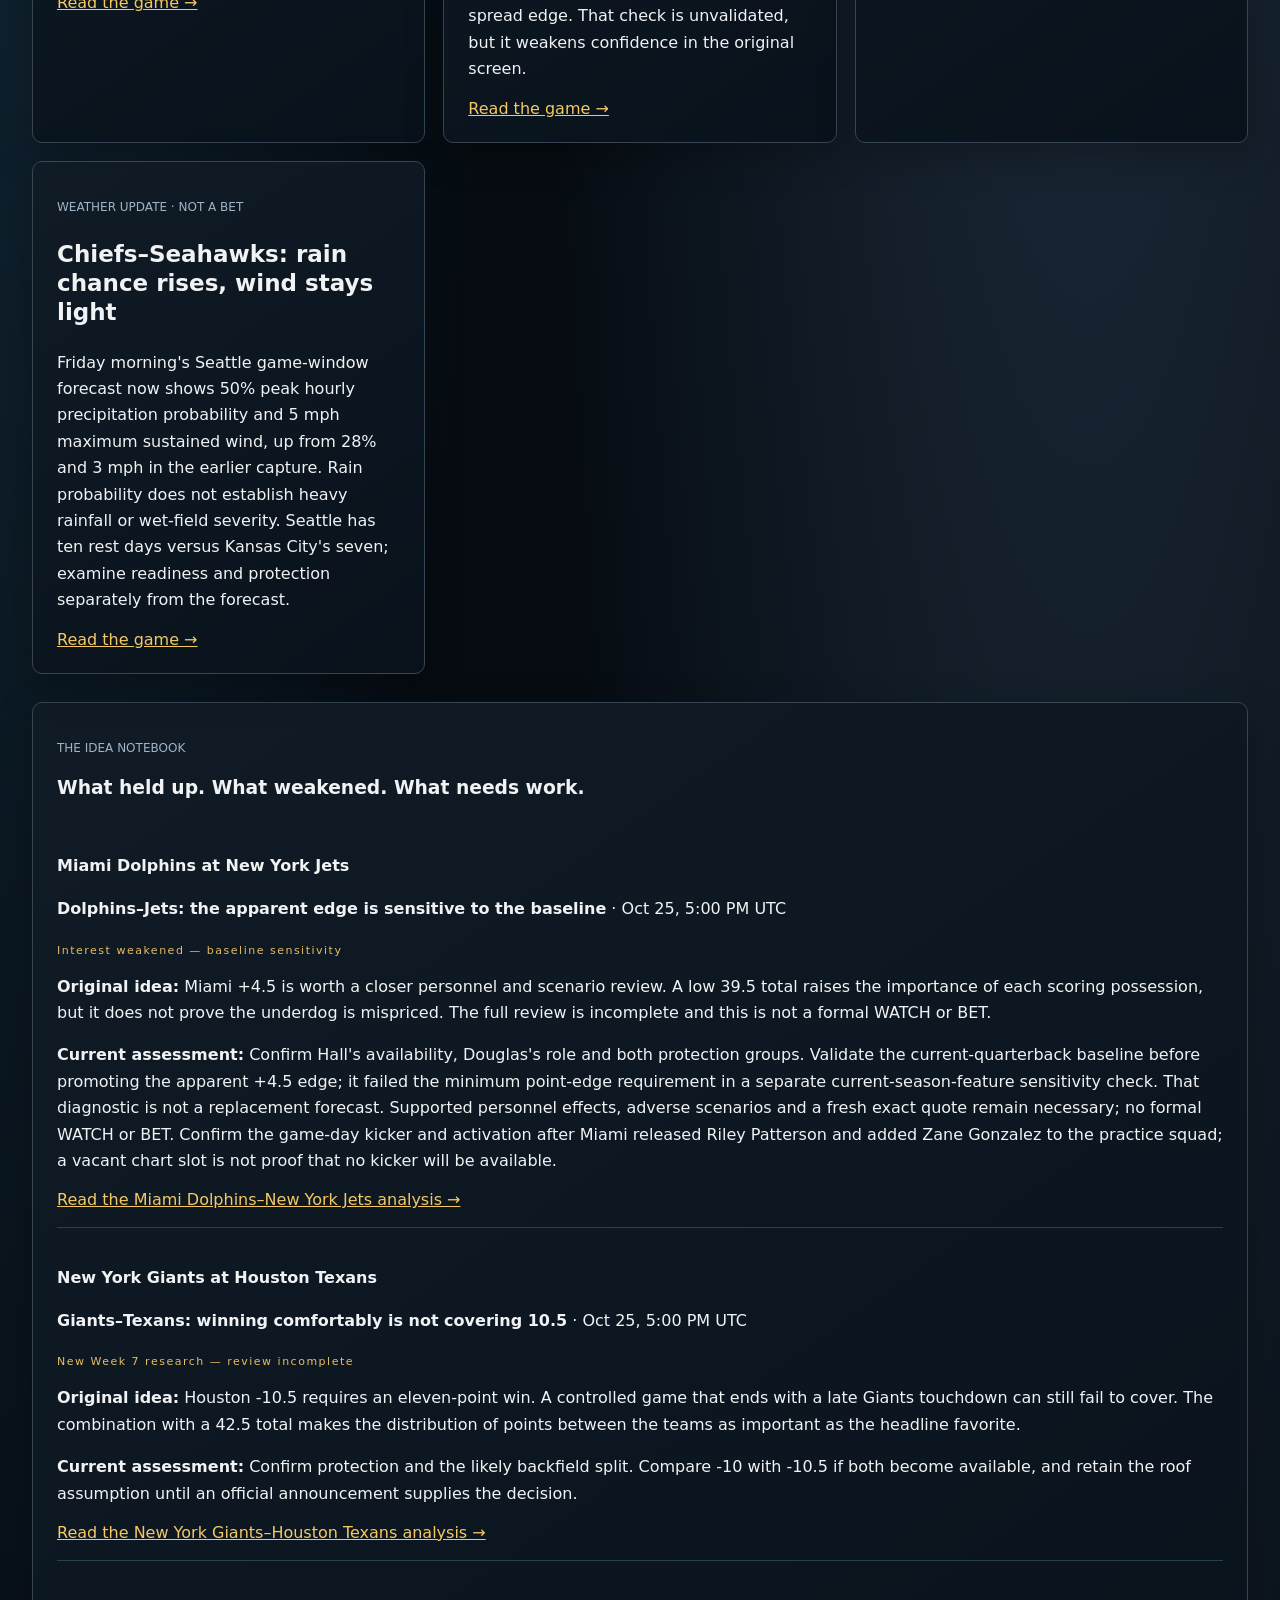
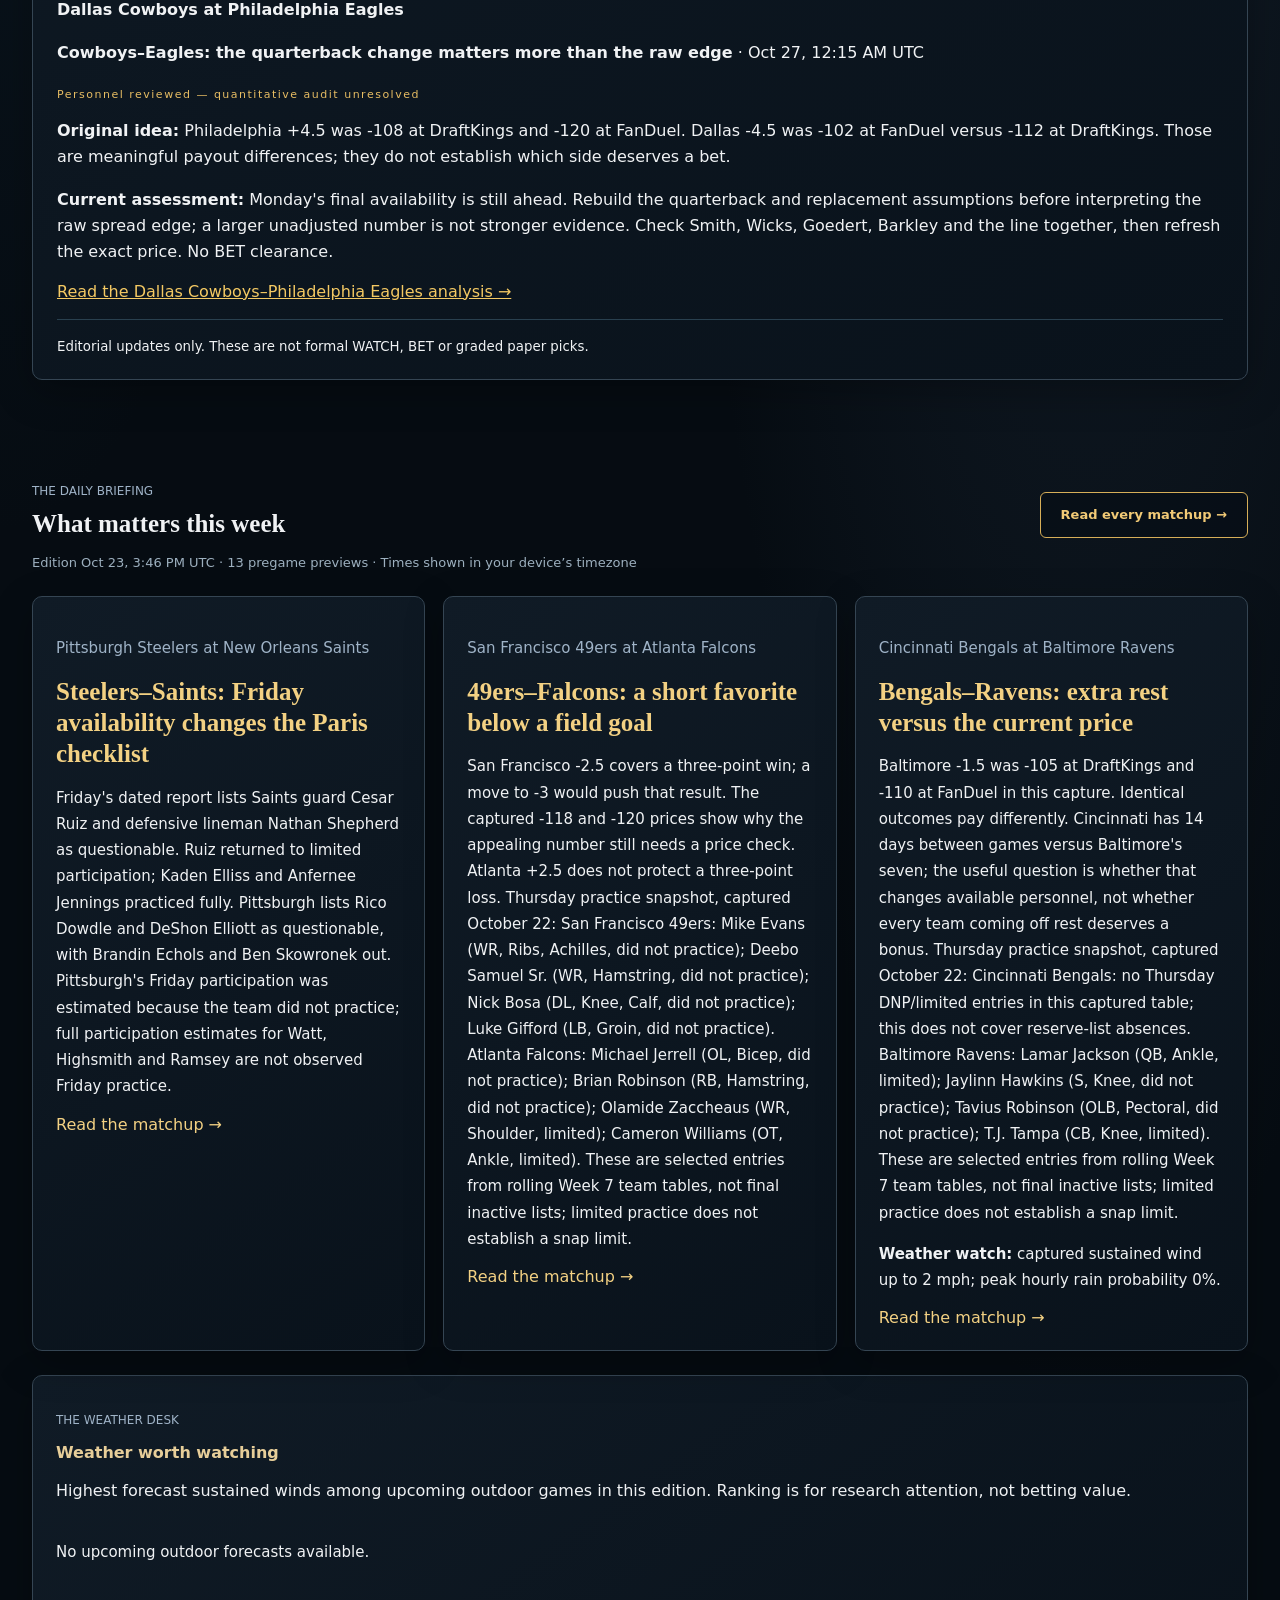
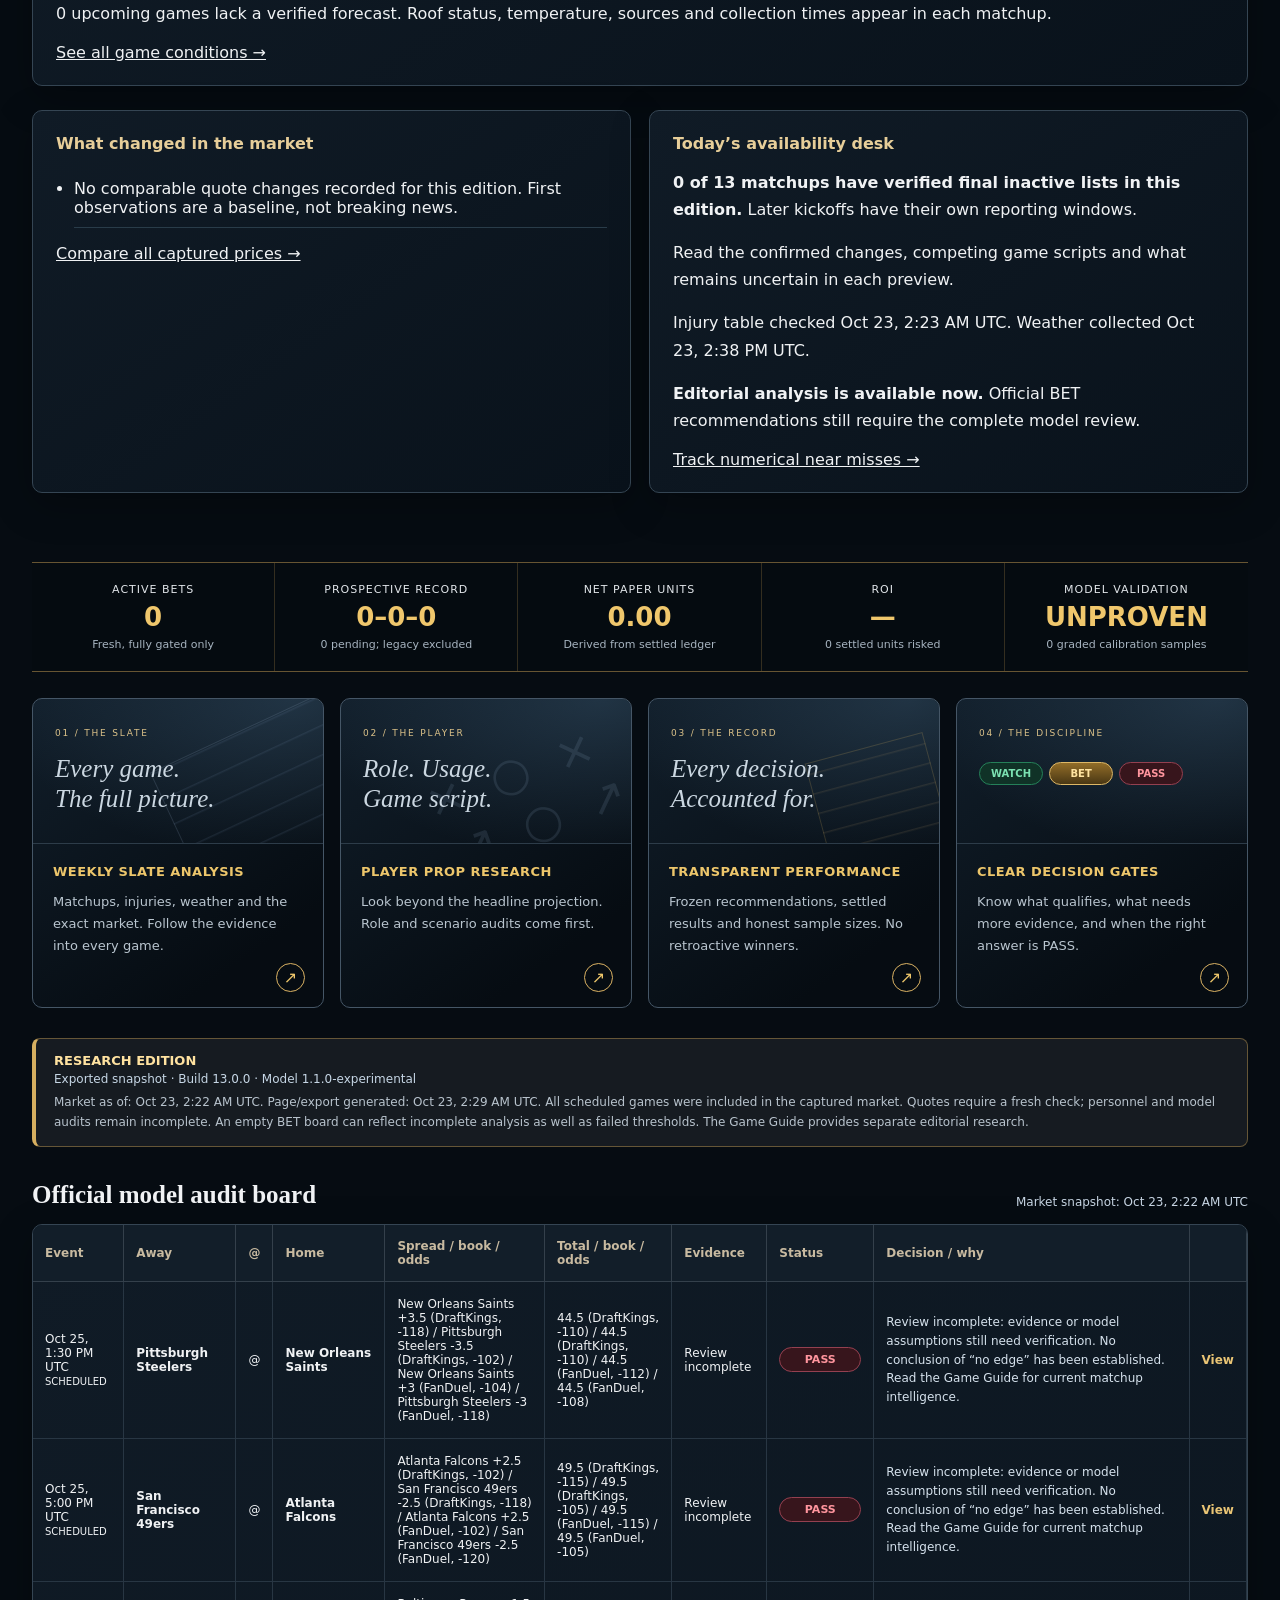
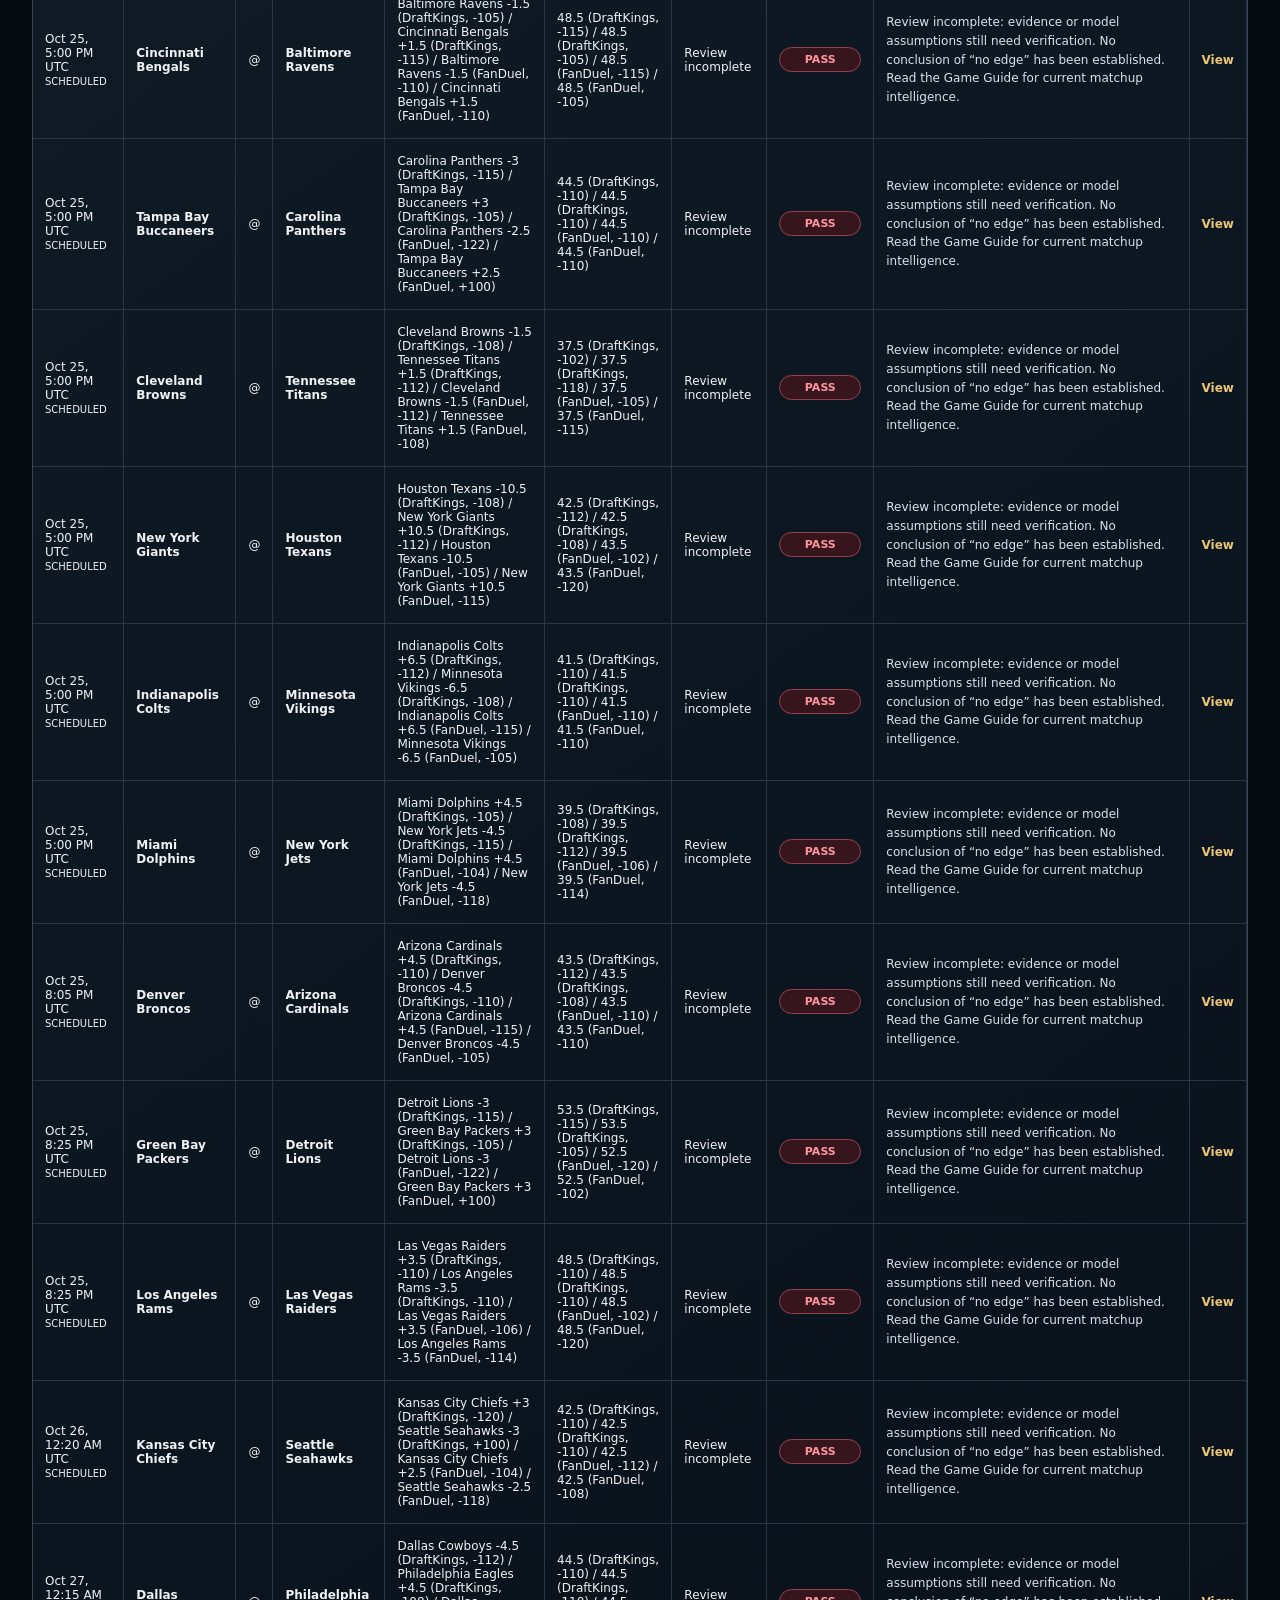
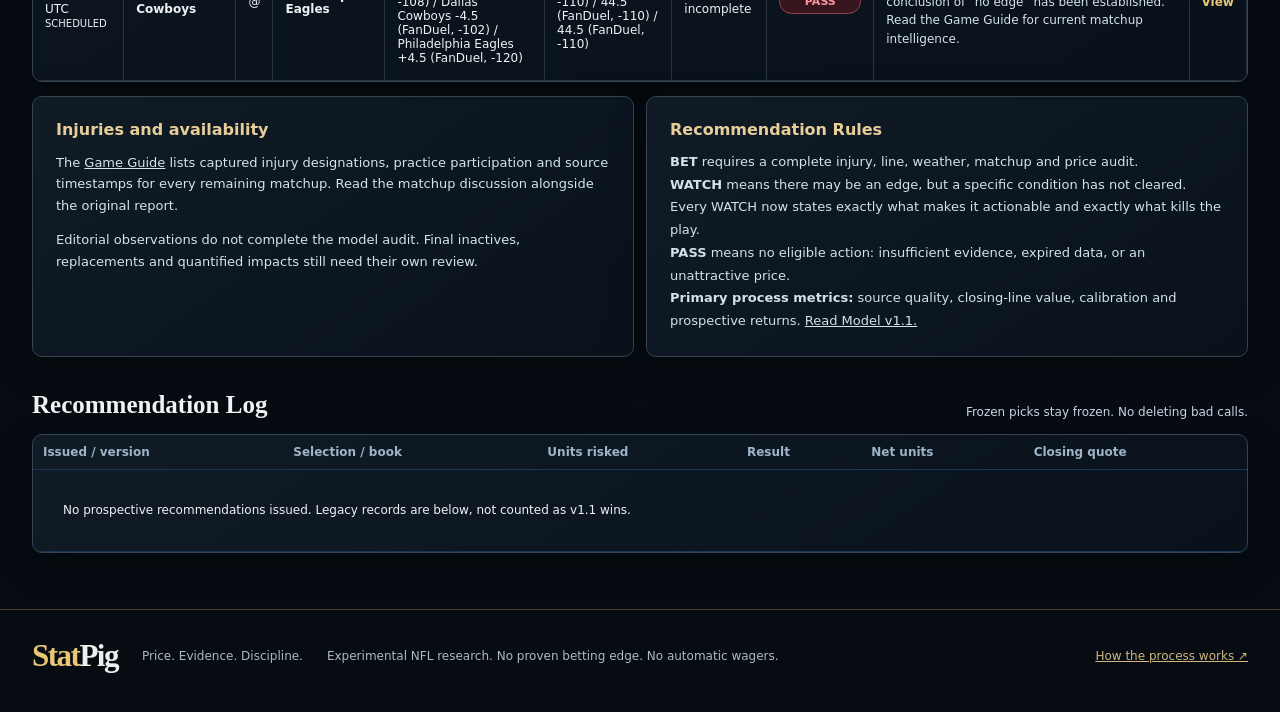
==== commit cc1225d8: "Add Close Calls paper research page Add a separate paper-lean shortlist showing the exact captured c" ====
--- a/index.html
+++ b/index.html
@@ -1,5 +1,5 @@
 <!doctype html><html lang="en"><head><meta charset="utf-8"><meta name="viewport" content="width=device-width,initial-scale=1"><title>StatPig · NFL Research</title><link rel="stylesheet" href="styles.css?v=17-week3-desk"><meta name="theme-color" content="#060c12"><meta name="description" content="StatPig NFL research: source-backed analysis, disciplined price gates, and transparent prospective performance."><link rel="stylesheet" href="weather.css?v=18-weather"></head><body>
-<a class="skip-link" href="#main-content">Skip to content</a><header class="topbar"><div class="site-header"><a class="wordmark" href="index.html" aria-label="StatPig home"><img src="statpig-mascot.png" alt="" width="66" height="66"><span>Stat<span>Pig</span></span></a><nav class="nav" aria-label="Main navigation"><a href="index.html" class="active" aria-current="page">Dashboard</a><a href="daily.html">Daily Desk</a><a href="guide.html">Game Guide</a><a href="props.html">Player Props</a><a href="results.html">Performance</a><a href="research.html">Near Misses</a><a href="methodology.html">Methodology</a></nav><div class="weekbox"><span>NFL Research</span><strong>Evidence first</strong></div></div></header>
+<a class="skip-link" href="#main-content">Skip to content</a><header class="topbar"><div class="site-header"><a class="wordmark" href="index.html" aria-label="StatPig home"><img src="statpig-mascot.png" alt="" width="66" height="66"><span>Stat<span>Pig</span></span></a><nav class="nav" aria-label="Main navigation"><a href="index.html" class="active" aria-current="page">Dashboard</a><a href="daily.html">Daily Desk</a><a href="guide.html">Game Guide</a><a href="props.html">Player Props</a><a href="results.html">Performance</a><a href="close-calls.html">Close Calls</a><a href="methodology.html">Methodology</a></nav><div class="weekbox"><span>NFL Research</span><strong>Evidence first</strong></div></div></header>
 <main id="main-content" class="shell"><section class="landing-hero" aria-labelledby="hero-title"><div class="hero-copy"><p class="eyebrow">YOUR DAILY NFL RESEARCH DESK</p><h1 id="hero-title"><span>The matchups.</span><br>The prices. The why.</h1><p class="hero-description">Every game has a story.<br>Every decision needs evidence.</p><p class="hero-summary">Read every matchup, compare captured prices, and see what changed. Football analysis you can use throughout the week.</p><div class="hero-actions"><a class="button-gold" href="guide.html">Read this week’s game guide <span aria-hidden="true">→</span></a><a class="button-outline" href="guide.html#price-desk">Compare captured prices</a></div><p class="hero-footnote">Independent research · Exact prices · No forced picks</p></div><div class="hero-art"><img src="statpig-mascot.png" width="1280" height="1280" alt="StatPig mascot in a black suit and fedora, framed in gold" fetchpriority="high"><span class="art-caption">Good data.<br>Better discipline.</span></div></section><section id="daily-desk" aria-label="Daily news and research"></section><section id="daily-guide" aria-label="Daily NFL briefing"></section><section class="kpis" id="kpis" aria-label="Verified ledger metrics"></section><section class="feature-grid" aria-label="Explore StatPig"><a class="feature-card" href="guide.html"><div class="feature-art field-art" aria-hidden="true"><span>01 / THE SLATE</span><b>Every game.<br>The full picture.</b></div><div class="feature-copy"><h2>Weekly slate analysis</h2><p>Matchups, injuries, weather and the exact market. Follow the evidence into every game.</p><span class="feature-arrow" aria-hidden="true">↗</span></div></a><a class="feature-card" href="props.html"><div class="feature-art play-art" aria-hidden="true"><span>02 / THE PLAYER</span><b>Role. Usage.<br>Game script.</b></div><div class="feature-copy"><h2>Player prop research</h2><p>Look beyond the headline projection. Role and scenario audits come first.</p><span class="feature-arrow" aria-hidden="true">↗</span></div></a><a class="feature-card" href="results.html"><div class="feature-art record-art" aria-hidden="true"><span>03 / THE RECORD</span><b>Every decision.<br>Accounted for.</b></div><div class="feature-copy"><h2>Transparent performance</h2><p>Frozen recommendations, settled results and honest sample sizes. No retroactive winners.</p><span class="feature-arrow" aria-hidden="true">↗</span></div></a><a class="feature-card" href="methodology.html"><div class="feature-art signal-art" aria-hidden="true"><span>04 / THE DISCIPLINE</span><div><i class="status WATCH">WATCH</i><i class="status BET">BET</i><i class="status PASS">PASS</i></div></div><div class="feature-copy"><h2>Clear decision gates</h2><p>Know what qualifies, what needs more evidence, and when the right answer is PASS.</p><span class="feature-arrow" aria-hidden="true">↗</span></div></a></section><section id="card"><div class="section-head"><h2>Official model audit board</h2><div class="updated" id="updated"></div></div><div class="panel table-wrap"><table class="card-table" id="cardTable"></table></div></section>
 <section class="info-grid"><article class="panel mini" id="injuries"><h3>Injuries and availability</h3><div id="injuryList"></div></article><article class="panel mini" id="process"><h3>Recommendation Rules</h3><div style="font-size:13px;line-height:1.75;color:#d4e0eb"><b>BET</b> requires a complete injury, line, weather, matchup and price audit.<br><b>WATCH</b> means there may be an edge, but a specific condition has not cleared. Every WATCH now states exactly what makes it actionable and exactly what kills the play.<br><b>PASS</b> means no eligible action: insufficient evidence, expired data, or an unattractive price.<br><b>Primary process metrics:</b> source quality, closing-line value, calibration and prospective returns. <a href="methodology.html">Read Model v1.1.</a></div></article></section>
 <section id="results"><div class="section-head"><h2>Recommendation Log</h2><div class="updated">Frozen picks stay frozen. No deleting bad calls.</div></div><div class="panel table-wrap"><table class="log-table" id="logTable"></table></div></section></main><footer class="footer" id="about"><a class="footer-brand" href="index.html">Stat<span>Pig</span></a><p>Price. Evidence. Discipline.</p><p class="fineprint">Experimental NFL research. No proven betting edge. No automatic wagers.</p><a href="methodology.html">How the process works ↗</a></footer><script src="config.js?v=13"></script><script src="data.js?v=20261023-weather"></script><script src="shared.js?v=17-week3-desk"></script><script src="app.js?v=17-week3-desk"></script><script src="guide-data.js?v=20261023-script"></script><script src="weather.js?v=19-notebook"></script><script src="guide.js?v=20261023-script"></script><script src="daily-data.js?v=20261023-weather"></script><script src="daily.js?v=20261023-weather"></script></body></html>
